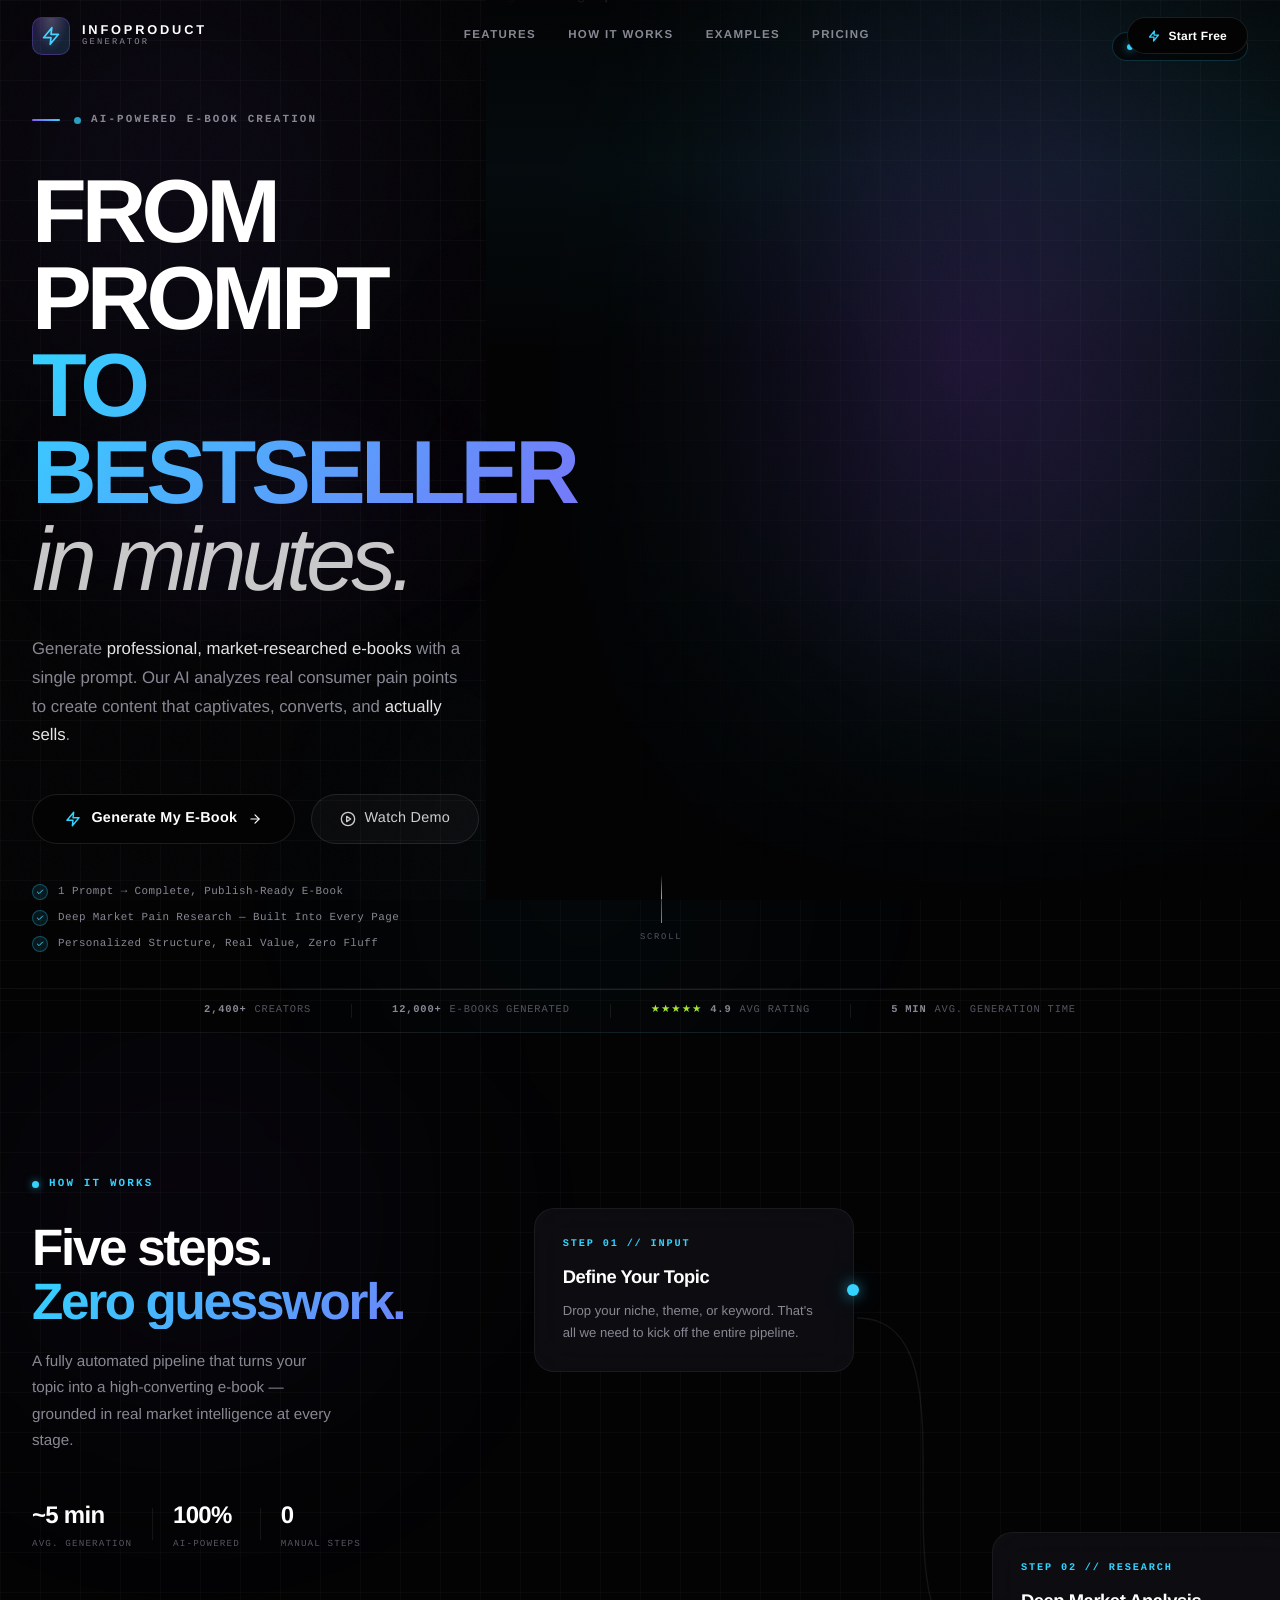
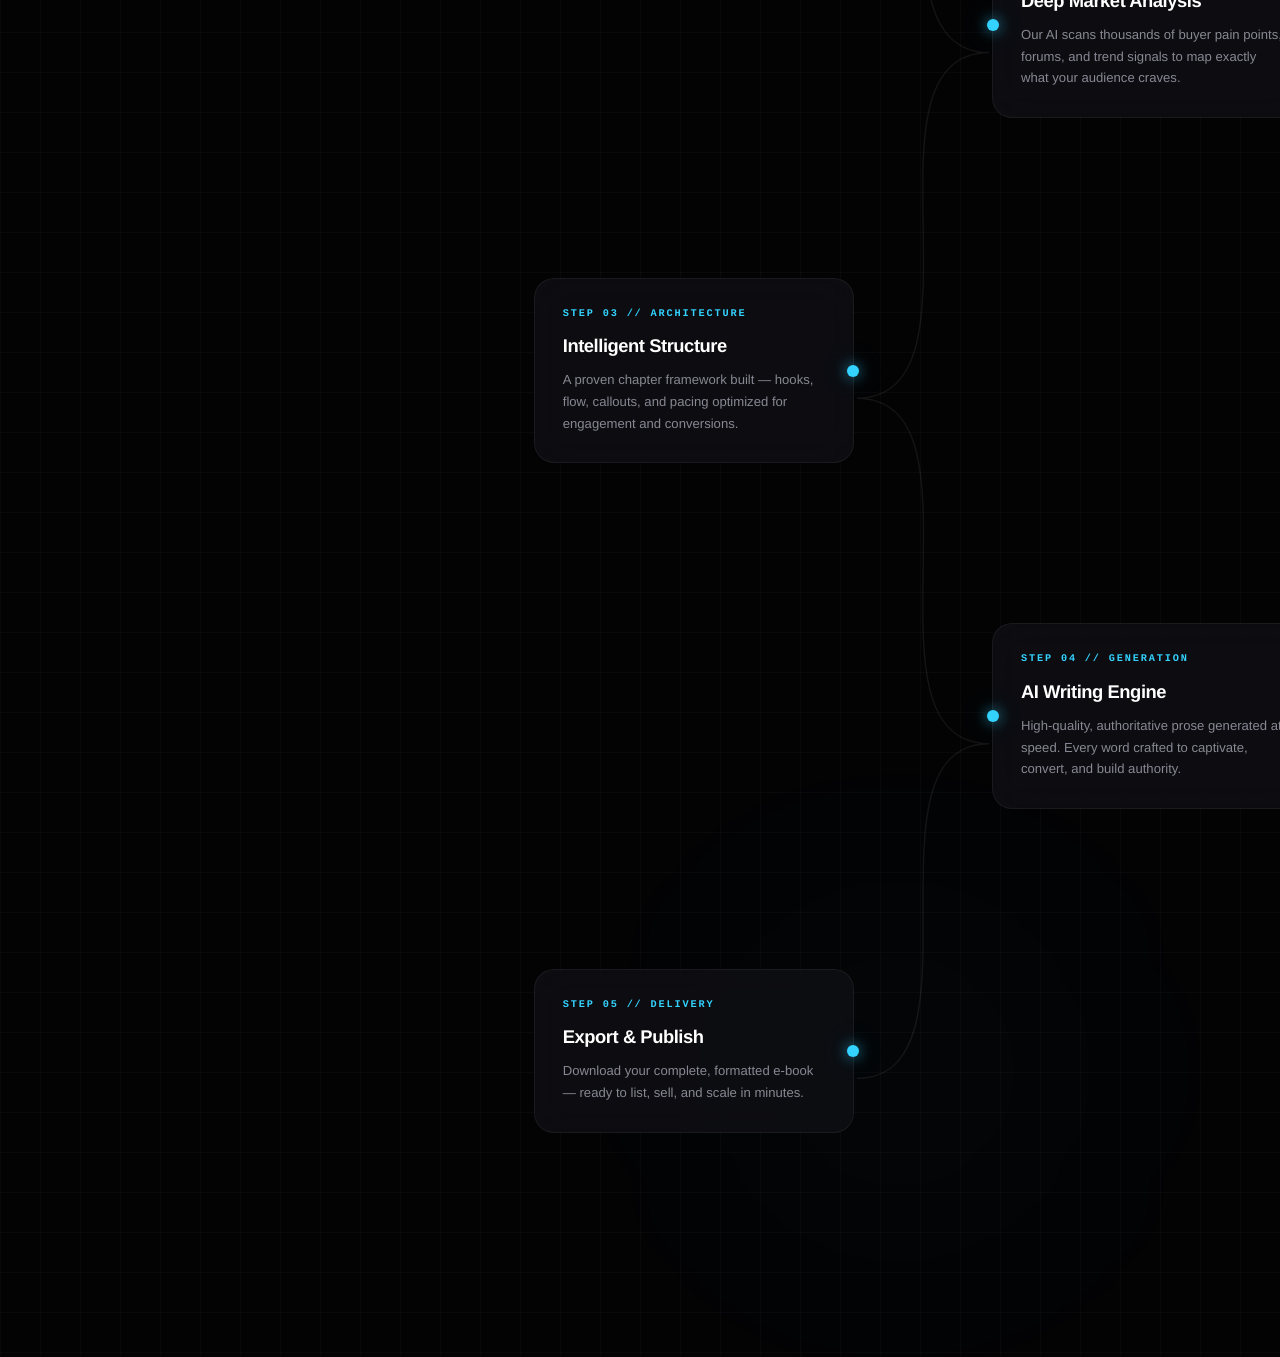
==== site/hero.html @ 39fbfb56 "Segunda dobra" ====
<!DOCTYPE html>
<html lang="en">
<head>
<meta charset="utf-8"/>
<meta name="viewport" content="width=device-width, initial-scale=1.0"/>
<title>Infoproduct Generator — From Prompt to Bestseller</title>
<!-- Outfit + Inter fonts -->
<link rel="stylesheet" href="../assets/cf88d856aba005b1_css2.css"/>
<!-- Hyperbolt keyframe animations (navDrop, softIn, lineReveal, ctaRise, shimmer, floatBolt, scrollMarquee) -->
<link rel="stylesheet" href="../assets/css/animations.css"/>
<!-- Components CSS (3D transforms, pricing stage) -->
<link rel="stylesheet" href="../assets/css/components.css"/>
<!-- Tailwind CSS runtime (must be in head) -->
<script src="../assets/176e894661aa9cdc_3.4.17"></script>
<!-- Iconify web component for Solar icons -->
<script src="../assets/758d94838db0cafd_iconify-icon.min.js"></script>
<style>
*{-webkit-font-smoothing:antialiased;text-rendering:geometricPrecision;box-sizing:border-box;margin:0;padding:0}
:root{
--color-bg:#030304;
--color-surface:#111116;
--color-raised:#18181b;
--color-cyan:#33D2FF;
--color-violet:#8b5cf6;
--color-lime:#a3e635;
--color-fuchsia:#d946ef;
--color-danger:#ff3300;
--color-text:#e5e5e5;
--color-muted:#888894;
--color-dim:#555562;
--color-border:rgba(255,255,255,0.06);
--font-display:'Outfit','Space Grotesk',sans-serif;
--font-body:'Inter',sans-serif;
--font-mono:'JetBrains Mono','Geist Mono',monospace;
--ease-out:cubic-bezier(0.16,1,0.3,1);
--ease-elastic:cubic-bezier(0.34,1.56,0.64,1);
}
html{scroll-behavior:smooth}
body{background:var(--color-bg);color:var(--color-text);font-family:var(--font-body);overflow-x:hidden;scrollbar-width:none;-ms-overflow-style:none}
body::-webkit-scrollbar{display:none}

/* NOISE LAYER */
.noise-layer{position:fixed;inset:0;pointer-events:none;z-index:1;opacity:.028;background-image:url("data:image/svg+xml,%3Csvg viewBox='0 0 256 256' xmlns='http://www.w3.org/2000/svg'%3E%3Cfilter id='n'%3E%3CfeTurbulence type='fractalNoise' baseFrequency='.9' numOctaves='4' stitchTiles='stitch'/%3E%3C/filter%3E%3Crect width='100%25' height='100%25' filter='url(%23n)'/%3E%3C/svg%3E");background-size:200px}

/* GRID OVERLAY */
.grid-layer{position:absolute;inset:0;pointer-events:none;background-image:linear-gradient(rgba(255,255,255,.025) 1px,transparent 1px),linear-gradient(90deg,rgba(255,255,255,.025) 1px,transparent 1px);background-size:40px 40px;z-index:0}

/* BLOBS */
.blob{position:absolute;border-radius:50%;filter:blur(130px);pointer-events:none;z-index:0}
@keyframes subtleDrift{0%,100%{transform:translate(0,0)}25%{transform:translate(14px,-22px)}50%{transform:translate(-10px,12px)}75%{transform:translate(18px,8px)}}
@keyframes ping{75%,100%{transform:scale(2.2);opacity:0}}
@keyframes spin{to{transform:translate(-50%,-50%) rotate(360deg)}}
@keyframes shimmerPass{from{transform:translateX(-200%)}to{transform:translateX(450%)}}
@keyframes floatUp{0%,100%{transform:translateY(0) scale(1)}50%{transform:translateY(-8px) scale(1.015)}}
@keyframes scanLine{0%{transform:translateY(-100%);opacity:.7}100%{transform:translateY(400%);opacity:0}}

/* NAVBAR */
nav.navbar{position:fixed;top:0;left:0;right:0;z-index:1000;height:72px;display:flex;align-items:center;transition:background .5s,backdrop-filter .5s,border-color .5s,box-shadow .5s;border-bottom:1px solid transparent}
nav.navbar.scrolled{background:rgba(3,3,4,.88);backdrop-filter:blur(24px);-webkit-backdrop-filter:blur(24px);border-color:rgba(255,255,255,.05);box-shadow:0 4px 40px rgba(0,0,0,.4)}
.nav-inner{max-width:1320px;margin:0 auto;padding:0 2rem;width:100%;display:flex;justify-content:space-between;align-items:center}
.nav-logo{display:flex;align-items:center;gap:.75rem;text-decoration:none}
.nav-logo-icon{width:38px;height:38px;border-radius:10px;background:linear-gradient(135deg,rgba(139,92,246,.25),rgba(51,210,255,.15));border:1px solid rgba(139,92,246,.3);display:flex;align-items:center;justify-content:center;position:relative;overflow:hidden;flex-shrink:0;animation:floatUp 6s ease-in-out infinite}
.nav-logo-icon::before{content:'';position:absolute;inset:0;background:radial-gradient(ellipse at top,rgba(255,255,255,.18),transparent 65%)}
.nav-logo-text{display:flex;flex-direction:column;gap:.05rem}
.nav-logo-primary{font-family:var(--font-display);font-size:.8rem;font-weight:700;letter-spacing:.22em;text-transform:uppercase;color:#fff;line-height:1}
.nav-logo-sub{font-family:var(--font-mono);font-size:.55rem;letter-spacing:.25em;text-transform:uppercase;color:var(--color-muted);line-height:1}
.nav-links{display:flex;align-items:center;gap:2rem}
@media(max-width:768px){.nav-links{display:none}}
.nav-link{font-family:var(--font-display);font-size:.72rem;font-weight:600;letter-spacing:.12em;text-transform:uppercase;color:var(--color-muted);text-decoration:none;transition:color .3s;position:relative}
.nav-link:hover{color:#fff}
.nav-link::after{content:'';position:absolute;bottom:-4px;left:0;width:0;height:1.5px;background:var(--color-cyan);box-shadow:0 0 10px rgba(51,210,255,.6);transition:width .35s var(--ease-out)}
.nav-link:hover::after{width:100%}
.nav-cta{display:flex;align-items:center}

/* BEAM BUTTON */
.btn-beam{position:relative;display:inline-flex;align-items:center;justify-content:center;border:none;background:none;cursor:pointer;border-radius:9999px;overflow:visible;text-decoration:none}
.btn-beam .beam-border{position:absolute;inset:-1px;border-radius:9999px;overflow:hidden;opacity:0;transition:opacity .45s}
.btn-beam:hover .beam-border{opacity:1}
.btn-beam .beam-spin{position:absolute;top:50%;left:50%;width:300%;height:300%;transform:translate(-50%,-50%);background:conic-gradient(from 0deg,transparent 0 340deg,#fff 360deg);animation:spin 2s linear infinite}
.btn-beam .beam-inner{position:relative;z-index:10;display:flex;align-items:center;gap:.55rem;padding:.65rem 1.5rem;border-radius:9999px;background:var(--color-bg);border:1px solid rgba(255,255,255,.1);font-family:var(--font-body);font-size:.8rem;font-weight:600;color:#fff;transition:border-color .3s,background .3s,box-shadow .3s;letter-spacing:.02em}
.btn-beam:hover .beam-inner{border-color:rgba(51,210,255,.4);background:rgba(51,210,255,.05);box-shadow:0 0 24px rgba(51,210,255,.15)}
.beam-shimmer-wrap{position:absolute;inset:0;border-radius:9999px;overflow:hidden;pointer-events:none}
.beam-shimmer-wrap::after{content:'';position:absolute;top:0;left:0;height:100%;width:50%;transform:translateX(-200%);background:linear-gradient(95deg,transparent 15%,rgba(255,255,255,.28) 50%,transparent 85%)}
.btn-beam:hover .beam-shimmer-wrap::after{animation:shimmerPass 1.5s infinite}
/* Hero beam button (larger) */
.btn-beam-hero .beam-inner{padding:.8rem 2rem;font-size:.9rem;gap:.65rem}

/* GLASS BUTTON */
.btn-glass{display:inline-flex;align-items:center;gap:.55rem;padding:.8rem 1.75rem;border-radius:9999px;border:1px solid rgba(255,255,255,.1);background:rgba(255,255,255,.03);font-family:var(--font-body);font-size:.9rem;font-weight:500;color:rgba(255,255,255,.8);text-decoration:none;cursor:pointer;transition:all .4s var(--ease-out);letter-spacing:.02em}
.btn-glass:hover{background:rgba(51,210,255,.07);border-color:rgba(51,210,255,.3);color:#fff;transform:translateY(-2px);box-shadow:0 0 24px rgba(51,210,255,.12)}

/* HERO */
.hero{position:relative;min-height:100vh;display:flex;overflow:hidden}
.hero-bg{position:absolute;inset:0;z-index:0}
.hero-grid-layer{position:absolute;inset:0;background-image:linear-gradient(rgba(255,255,255,.022) 1px,transparent 1px),linear-gradient(90deg,rgba(255,255,255,.022) 1px,transparent 1px);background-size:40px 40px}
.hero-inner{position:relative;z-index:2;max-width:1320px;margin:0 auto;padding:0 2rem;width:100%;display:flex;align-items:center;min-height:100vh}
@media(max-width:768px){.hero-inner{padding-top:120px;padding-bottom:4rem}}

/* LEFT CONTENT */
.hero-left{padding:7rem 0 5rem;display:flex;flex-direction:column;gap:0;position:relative;z-index:2;width:50%;max-width:600px}
@media(max-width:768px){.hero-left{padding:4rem 0 3rem}}

/* Eyebrow */
.hero-eyebrow{display:flex;align-items:center;gap:.875rem;margin-bottom:2.5rem}
.eyebrow-line{width:28px;height:1.5px;background:linear-gradient(to right,var(--color-violet),var(--color-cyan));flex-shrink:0;border-radius:1px}
.eyebrow-text{font-family:var(--font-mono);font-size:.68rem;font-weight:700;letter-spacing:.2em;text-transform:uppercase;color:var(--color-muted);display:flex;align-items:center;gap:.625rem}
.eyebrow-ping{position:relative;width:7px;height:7px;flex-shrink:0}
.eyebrow-ping::before{content:'';position:absolute;inset:0;border-radius:50%;background:var(--color-cyan);opacity:.75;animation:ping 1.5s cubic-bezier(0,0,.2,1) infinite}
.eyebrow-dot{position:relative;z-index:1;width:7px;height:7px;border-radius:50%;background:var(--color-cyan);box-shadow:0 0 8px rgba(51,210,255,.7)}

/* H1 */
.hero-h1{font-family:var(--font-display);font-weight:700;font-size:clamp(3.4rem,7vw,6.2rem);letter-spacing:-.055em;line-height:.97;color:#fff;margin-bottom:2rem;overflow:visible}
.hero-h1 .h1-line{display:block;overflow:visible}
.hero-h1 .h1-gradient{background:linear-gradient(130deg,var(--color-cyan) 0%,var(--color-violet) 55%,var(--color-fuchsia) 100%);-webkit-background-clip:text;-webkit-text-fill-color:transparent;background-clip:text;background-size:220% 220%;animation:shimmer 7s ease-in-out infinite;display:inline-block}
.hero-h1 .h1-light{font-weight:500;font-style:italic;color:rgba(255,255,255,.78)}

/* Subtext */
.hero-sub{font-family:var(--font-body);font-size:1.05rem;color:var(--color-muted);line-height:1.72;max-width:46ch;margin-bottom:2.75rem}
.hero-sub strong{color:var(--color-text);font-weight:500}

/* CTA row */
.hero-cta{display:flex;align-items:center;gap:1rem;flex-wrap:wrap;margin-bottom:2.5rem}

/* Social proof */
.hero-proof{display:flex;flex-direction:column;gap:.625rem}
.proof-item{display:flex;align-items:center;gap:.625rem;font-family:var(--font-mono);font-size:.68rem;color:var(--color-muted);letter-spacing:.04em}
.proof-check{width:16px;height:16px;border-radius:50%;background:rgba(51,210,255,.1);border:1px solid rgba(51,210,255,.3);display:flex;align-items:center;justify-content:center;flex-shrink:0}

/* RIGHT IMAGE COLUMN — absolute, bleeds to viewport right edge */
.hero-right{position:absolute;right:0;top:0;height:100vh;width:62%;overflow:hidden;z-index:1}
@media(max-width:768px){.hero-right{display:none}}
.hero-img-wrap{position:absolute;inset:0;will-change:transform;transition:transform .7s ease-out}
.hero-img{width:100%;height:100%;object-fit:cover;object-position:center center;display:block}
/* Left edge fade — stronger to cover text-image overlap zone */
.hero-img-wrap::before{content:'';position:absolute;inset:0;background:linear-gradient(to right,var(--color-bg) 0%,rgba(3,3,4,.92) 15%,rgba(3,3,4,.55) 32%,rgba(3,3,4,.15) 52%,transparent 72%);z-index:2;pointer-events:none}
/* Bottom fade */
.hero-img-wrap::after{content:'';position:absolute;bottom:0;left:0;right:0;height:35%;background:linear-gradient(to bottom,transparent,var(--color-bg));z-index:2;pointer-events:none}
/* Violet atmosphere overlay */
.hero-img-overlay{position:absolute;inset:0;background:radial-gradient(ellipse at 60% 40%,rgba(139,92,246,.22) 0%,rgba(51,210,255,.06) 50%,transparent 75%);z-index:3;pointer-events:none;mix-blend-mode:color}
/* Scan line effect on image */
.hero-img-scan{position:absolute;top:0;left:0;right:0;height:40%;background:linear-gradient(to bottom,transparent,rgba(51,210,255,.04),transparent);z-index:4;pointer-events:none;animation:scanLine 6s ease-in-out infinite;animation-delay:2s}
/* Corner glow tag */
.hero-img-tag{position:absolute;top:2rem;right:2rem;z-index:5;display:flex;align-items:center;gap:.5rem;padding:.4rem .875rem;border-radius:9999px;background:rgba(3,3,4,.7);backdrop-filter:blur(12px);border:1px solid rgba(51,210,255,.2);font-family:var(--font-mono);font-size:.6rem;letter-spacing:.14em;text-transform:uppercase;color:var(--color-cyan);animation:softIn 900ms var(--ease-out) 1.8s both}

/* BACKGROUND BLOBS */
.blob-violet{width:520px;height:520px;background:radial-gradient(circle,rgba(139,92,246,.14),transparent 70%);top:-80px;left:-80px;animation:subtleDrift 16s ease-in-out infinite}
.blob-cyan{width:400px;height:400px;background:radial-gradient(circle,rgba(51,210,255,.08),transparent 70%);bottom:-60px;left:30%;animation:subtleDrift 22s ease-in-out infinite reverse}
.blob-fuchsia{width:300px;height:300px;background:radial-gradient(circle,rgba(217,70,239,.07),transparent 70%);top:30%;right:40%;animation:subtleDrift 18s ease-in-out infinite}

/* BOTTOM TRUST BAR */
.trust-bar{position:absolute;bottom:0;left:0;right:0;z-index:10;border-top:1px solid rgba(255,255,255,.05)}
.trust-bar::before{content:'';position:absolute;top:0;left:0;right:0;height:1px;background:linear-gradient(90deg,transparent,rgba(51,210,255,.2),rgba(139,92,246,.2),transparent)}
.trust-bar-inner{max-width:1320px;margin:0 auto;padding:.875rem 2rem;display:flex;align-items:center;justify-content:center;gap:2.5rem;flex-wrap:wrap}
.trust-item{display:flex;align-items:center;gap:.5rem;font-family:var(--font-mono);font-size:.65rem;letter-spacing:.08em;text-transform:uppercase;color:var(--color-dim)}
.trust-item strong{color:var(--color-muted)}
.trust-sep{width:1px;height:14px;background:rgba(255,255,255,.08)}
.trust-stars{color:var(--color-lime);letter-spacing:1px}

/* SCROLL INDICATOR */
.scroll-cue{position:absolute;bottom:5.5rem;left:50%;transform:translateX(-50%);z-index:10;display:flex;flex-direction:column;align-items:center;gap:.5rem;animation:softIn 1s var(--ease-out) 2.2s both}
@media(max-width:768px){.scroll-cue{display:none}}
.scroll-cue-line{width:1px;height:48px;background:linear-gradient(to bottom,transparent,var(--color-muted));position:relative;overflow:hidden}
.scroll-cue-line::after{content:'';position:absolute;top:0;left:0;width:100%;height:50%;background:linear-gradient(to bottom,transparent,var(--color-cyan));animation:scanLine 2s ease-in-out infinite}
.scroll-cue-label{font-family:var(--font-mono);font-size:.55rem;letter-spacing:.2em;text-transform:uppercase;color:var(--color-dim)}

/* GLOW BEHIND HEADLINE */
.h1-glow{position:absolute;top:50%;left:-5%;transform:translateY(-50%);width:500px;height:300px;background:radial-gradient(ellipse at center,rgba(139,92,246,.08),transparent 70%);pointer-events:none;z-index:-1;filter:blur(40px)}
</style>
</head>
<body>
<div class="noise-layer"></div>

<!-- ═══════════════════════════════════════════ -->
<!-- NAVBAR                                      -->
<!-- ═══════════════════════════════════════════ -->
<nav class="navbar nav-animate" id="navbar">
<div class="nav-inner">
<a class="nav-logo" href="#">
<div class="nav-logo-icon">
<svg width="20" height="20" viewBox="0 0 24 24" fill="none" stroke="var(--color-cyan)" stroke-width="2" stroke-linecap="round" stroke-linejoin="round"><path d="M13 2L3 14h9l-1 8 10-12h-9l1-8z"/></svg>
</div>
<div class="nav-logo-text">
<span class="nav-logo-primary">Infoproduct</span>
<span class="nav-logo-sub">Generator</span>
</div>
</a>
<div class="nav-links">
<a class="nav-link" href="#features">Features</a>
<a class="nav-link" href="#how-it-works">How It Works</a>
<a class="nav-link" href="#examples">Examples</a>
<a class="nav-link" href="#pricing">Pricing</a>
</div>
<div class="nav-cta">
<a class="btn-beam" href="#get-started">
<div class="beam-border"><div class="beam-spin"></div></div>
<div class="beam-shimmer-wrap"></div>
<span class="beam-inner" style="padding:.55rem 1.25rem;font-size:.75rem">
<svg width="12" height="12" viewBox="0 0 24 24" fill="none" stroke="var(--color-cyan)" stroke-width="2.5" stroke-linecap="round" stroke-linejoin="round"><path d="M13 2L3 14h9l-1 8 10-12h-9l1-8z"/></svg>
Start Free
</span>
</a>
</div>
</div>
</nav>

<!-- ═══════════════════════════════════════════ -->
<!-- HERO                                        -->
<!-- ═══════════════════════════════════════════ -->
<section class="hero" id="hero">
<!-- Background -->
<div class="hero-bg">
<div class="hero-grid-layer"></div>
<div class="blob blob-violet"></div>
<div class="blob blob-cyan"></div>
<div class="blob blob-fuchsia"></div>
</div>

<div class="hero-inner">
<!-- LEFT: Content -->
<div class="hero-left">
<!-- Glow behind text -->
<div class="h1-glow"></div>

<!-- Eyebrow -->
<div class="hero-eyebrow eyebrow-animate">
<span class="eyebrow-line"></span>
<span class="eyebrow-text">
<span class="eyebrow-ping"><span class="eyebrow-dot"></span></span>
AI-Powered E-Book Creation
</span>
</div>

<!-- Headline -->
<h1 class="hero-h1">
<span class="h1-line line-animate-1">FROM PROMPT</span>
<span class="h1-line line-animate-2"><span class="h1-gradient">TO BESTSELLER</span></span>
<span class="h1-line line-animate-3 h1-light">in minutes.</span>
</h1>

<!-- Subtext -->
<p class="hero-sub paragraph-animate">Generate <strong>professional, market-researched e-books</strong> with a single prompt. Our AI analyzes real consumer pain points to create content that captivates, converts, and <strong>actually sells</strong>.</p>

<!-- CTAs -->
<div class="hero-cta cta-animate">
<a class="btn-beam btn-beam-hero" href="#get-started">
<div class="beam-border"><div class="beam-spin"></div></div>
<div class="beam-shimmer-wrap"></div>
<span class="beam-inner">
<svg width="16" height="16" viewBox="0 0 24 24" fill="none" stroke="var(--color-cyan)" stroke-width="2.2" stroke-linecap="round" stroke-linejoin="round"><path d="M13 2L3 14h9l-1 8 10-12h-9l1-8z"/></svg>
Generate My E-Book
<svg width="14" height="14" viewBox="0 0 24 24" fill="none" stroke="currentColor" stroke-width="2" stroke-linecap="round" stroke-linejoin="round"><path d="M5 12h14"/><path d="m12 5 7 7-7 7"/></svg>
</span>
</a>
<a class="btn-glass" href="#how-it-works">
<svg width="16" height="16" viewBox="0 0 24 24" fill="none" stroke="currentColor" stroke-width="2" stroke-linecap="round" stroke-linejoin="round"><circle cx="12" cy="12" r="10"/><polygon points="10 8 16 12 10 16 10 8"/></svg>
Watch Demo
</a>
</div>

<!-- Social proof -->
<div class="hero-proof cta-animate" style="animation-delay:1.55s">
<div class="proof-item">
<div class="proof-check">
<svg width="8" height="8" viewBox="0 0 24 24" fill="none" stroke="var(--color-cyan)" stroke-width="3" stroke-linecap="round" stroke-linejoin="round"><path d="M20 6 9 17l-5-5"/></svg>
</div>
1 Prompt → Complete, Publish-Ready E-Book
</div>
<div class="proof-item">
<div class="proof-check">
<svg width="8" height="8" viewBox="0 0 24 24" fill="none" stroke="var(--color-cyan)" stroke-width="3" stroke-linecap="round" stroke-linejoin="round"><path d="M20 6 9 17l-5-5"/></svg>
</div>
Deep Market Pain Research — Built Into Every Page
</div>
<div class="proof-item">
<div class="proof-check">
<svg width="8" height="8" viewBox="0 0 24 24" fill="none" stroke="var(--color-cyan)" stroke-width="3" stroke-linecap="round" stroke-linejoin="round"><path d="M20 6 9 17l-5-5"/></svg>
</div>
Personalized Structure, Real Value, Zero Fluff
</div>
</div>
</div>

</div>

<!-- RIGHT: Image — absolute child of .hero, not .hero-inner -->
<div class="hero-right">
<div class="hero-img-wrap" id="heroImgWrap">
<img class="hero-img" src="../Gemini_Generated_Image_gvp0tsgvp0tsgvp0.png" alt="AI generating a premium e-book" draggable="false"/>
<div class="hero-img-overlay"></div>
<div class="hero-img-scan"></div>
</div>
<div class="hero-img-tag">
<span style="width:6px;height:6px;border-radius:50%;background:var(--color-cyan);box-shadow:0 0 8px rgba(51,210,255,.8);animation:ping 1.5s infinite"></span>
AI Generating
</div>
</div>

<!-- Trust bar -->
<div class="trust-bar cta-animate" style="animation-delay:1.8s">
<div class="trust-bar-inner">
<div class="trust-item"><strong>2,400+</strong> creators</div>
<div class="trust-sep"></div>
<div class="trust-item"><strong>12,000+</strong> e-books generated</div>
<div class="trust-sep"></div>
<div class="trust-item"><span class="trust-stars">★★★★★</span> <strong>4.9</strong> avg rating</div>
<div class="trust-sep"></div>
<div class="trust-item"><strong>5 min</strong> avg. generation time</div>
</div>
</div>

<!-- Scroll indicator -->
<div class="scroll-cue">
<div class="scroll-cue-line"></div>
<span class="scroll-cue-label">Scroll</span>
</div>
</section>

<!-- ══════════════════════════════════════════════ -->
<!-- HOW IT WORKS — Pipeline section styles       -->
<!-- ══════════════════════════════════════════════ -->
<style>
.section-pipeline{position:relative;padding:9rem 0 12rem;background:var(--color-bg)}
.section-pipeline::before{content:'';position:absolute;top:0;left:0;right:0;height:1px;background:linear-gradient(90deg,transparent,rgba(255,255,255,.07) 30%,rgba(51,210,255,.12) 50%,rgba(255,255,255,.07) 70%,transparent);z-index:1}
/* sp-bg gets overflow:hidden so blobs are clipped without breaking sticky */
.sp-bg{position:absolute;inset:0;pointer-events:none;overflow:hidden}
.sp-grid{position:absolute;inset:0;background-image:linear-gradient(rgba(255,255,255,.022) 1px,transparent 1px),linear-gradient(90deg,rgba(255,255,255,.022) 1px,transparent 1px);background-size:40px 40px}
.sp-blob-v{width:500px;height:500px;background:radial-gradient(circle,rgba(139,92,246,.09),transparent 70%);top:-60px;left:-60px;animation:subtleDrift 18s ease-in-out infinite}
.sp-blob-c{width:380px;height:380px;background:radial-gradient(circle,rgba(51,210,255,.06),transparent 70%);bottom:5%;right:15%;animation:subtleDrift 24s ease-in-out infinite reverse}
.sp-inner{max-width:1320px;margin:0 auto;padding:0 2rem;display:grid;grid-template-columns:36% 64%;gap:4rem;align-items:start}
@media(max-width:900px){.sp-inner{grid-template-columns:1fr;gap:3rem}}
.sp-info{position:sticky;top:8rem}
@media(max-width:900px){.sp-info{position:relative;top:0}}
.sp-tagline{display:flex;align-items:center;gap:.625rem;font-family:var(--font-mono);font-size:.68rem;font-weight:700;letter-spacing:.2em;text-transform:uppercase;color:var(--color-cyan);margin-bottom:1.75rem}
.sp-tagline-dot{width:7px;height:7px;border-radius:50%;background:var(--color-cyan);box-shadow:0 0 8px rgba(51,210,255,.65);flex-shrink:0}
.sp-h2{font-family:var(--font-display);font-size:clamp(2.2rem,4vw,3.2rem);font-weight:700;letter-spacing:-.045em;line-height:1.06;color:#fff;margin-bottom:1.25rem}
.sp-h2-grad{background:linear-gradient(130deg,var(--color-cyan) 0%,var(--color-violet) 60%);-webkit-background-clip:text;-webkit-text-fill-color:transparent;background-clip:text;display:block;background-size:220% 220%;animation:shimmer 8s ease-in-out infinite}
.sp-sub{font-family:var(--font-body);font-size:.95rem;color:var(--color-muted);line-height:1.72;max-width:36ch;margin-bottom:2.75rem}
.sp-stats{display:flex;align-items:center;gap:1.25rem;flex-wrap:wrap}
.sp-stat{display:flex;flex-direction:column;gap:.2rem}
.sp-stat-val{font-family:var(--font-display);font-size:1.5rem;font-weight:700;color:#fff;letter-spacing:-.03em}
.sp-stat-label{font-family:var(--font-mono);font-size:.58rem;letter-spacing:.12em;text-transform:uppercase;color:var(--color-dim)}
.sp-stat-sep{width:1px;height:32px;background:rgba(255,255,255,.07);flex-shrink:0}
.sp-stack-wrap{padding:2rem 0}
.sp-stack{position:relative;display:flex;flex-direction:column;gap:10rem;width:100%}
.sp-svg{position:absolute;inset:0;width:100%;height:100%;pointer-events:none;z-index:0;overflow:visible}
.sp-card{position:relative;z-index:2;width:44%;max-width:320px;background:rgba(17,17,22,.75);backdrop-filter:blur(20px);-webkit-backdrop-filter:blur(20px);border:1px solid rgba(255,255,255,.06);border-radius:1.25rem;padding:1.75rem;cursor:default;opacity:0;transform:translateY(28px) scale(.98);transition:opacity .7s var(--ease-out),transform .7s var(--ease-out),border-color .4s,box-shadow .4s,background .4s}
.sp-card.visible{opacity:1;transform:translateY(0) scale(1)}
.sp-card:hover{background:rgba(17,17,22,.95);border-color:rgba(51,210,255,.22);box-shadow:0 16px 40px -12px rgba(51,210,255,.16)}
.sp-card.visible:hover{transform:translateY(-3px) scale(1)}
.sp-left{align-self:flex-start;margin-right:auto}
.sp-right{align-self:flex-end;margin-left:auto}
.sp-node{position:absolute;top:50%;width:12px;height:12px;border-radius:50%;background:rgba(51,210,255,.12);border:1.5px solid rgba(51,210,255,.2);transform:translateY(-50%);transition:all .6s var(--ease-out);z-index:5}
.sp-node-right{right:-6px}
.sp-node-left{left:-6px}
.sp-card.visible .sp-node{background:var(--color-cyan);border-color:rgba(51,210,255,.75);box-shadow:0 0 14px rgba(51,210,255,.65),0 0 28px rgba(51,210,255,.25)}
.sp-step-label{font-family:var(--font-mono);font-size:.64rem;font-weight:700;letter-spacing:.18em;text-transform:uppercase;color:var(--color-cyan);margin-bottom:.625rem}
.sp-step-title{font-family:var(--font-display);font-size:1.15rem;font-weight:600;letter-spacing:-.025em;color:#fff;margin-bottom:.6rem}
.sp-step-desc{font-family:var(--font-body);font-size:.82rem;color:var(--color-muted);line-height:1.65}
</style>

<!-- ══════════════════════════════════════════════ -->
<!-- HOW IT WORKS — Pipeline section HTML           -->
<!-- ══════════════════════════════════════════════ -->
<section class="section-pipeline" id="how-it-works">
<div class="sp-bg">
<div class="sp-grid"></div>
<div class="blob sp-blob-v"></div>
<div class="blob sp-blob-c"></div>
</div>
<div class="sp-inner">
<!-- LEFT: Sticky headline -->
<div class="sp-info">
<div class="sp-tagline"><span class="sp-tagline-dot"></span>How It Works</div>
<h2 class="sp-h2">Five steps.<span class="sp-h2-grad">Zero guesswork.</span></h2>
<p class="sp-sub">A fully automated pipeline that turns your topic into a high-converting e-book — grounded in real market intelligence at every stage.</p>
<div class="sp-stats">
<div class="sp-stat"><div class="sp-stat-val">~5 min</div><div class="sp-stat-label">avg. generation</div></div>
<div class="sp-stat-sep"></div>
<div class="sp-stat"><div class="sp-stat-val">100%</div><div class="sp-stat-label">AI-powered</div></div>
<div class="sp-stat-sep"></div>
<div class="sp-stat"><div class="sp-stat-val">0</div><div class="sp-stat-label">manual steps</div></div>
</div>
</div>
<!-- RIGHT: Cards + animated SVG line -->
<div class="sp-stack-wrap">
<div class="sp-stack" id="pipeline-stack">
<svg class="sp-svg" id="pipeline-svg" aria-hidden="true">
<defs>
<filter id="glow-line" x="-50%" y="-50%" width="200%" height="200%">
<feGaussianBlur stdDeviation="4.5" result="blur"/>
<feComposite in="SourceGraphic" in2="blur" operator="over"/>
</filter>
<linearGradient id="glow-grad" x1="0%" y1="0%" x2="0%" y2="100%">
<stop offset="0%" stop-color="rgba(51,210,255,0.15)"/>
<stop offset="50%" stop-color="rgba(51,210,255,1)"/>
<stop offset="100%" stop-color="rgba(51,210,255,0.15)"/>
</linearGradient>
</defs>
<path id="pipeline-path-base" fill="none" stroke="rgba(255,255,255,0.07)" stroke-width="1.5"/>
<path id="pipeline-path-glow" fill="none" stroke="url(#glow-grad)" stroke-width="2.5" filter="url(#glow-line)" style="transition:stroke-dashoffset .12s ease-out"/>
</svg>
<!-- Step 1 — left -->
<div class="sp-card sp-left" data-index="0">
<div class="sp-node sp-node-right"></div>
<div class="sp-step-label">Step 01 // Input</div>
<div class="sp-step-title">Define Your Topic</div>
<div class="sp-step-desc">Drop your niche, theme, or keyword. That's all we need to kick off the entire pipeline.</div>
</div>
<!-- Step 2 — right -->
<div class="sp-card sp-right" data-index="1">
<div class="sp-node sp-node-left"></div>
<div class="sp-step-label">Step 02 // Research</div>
<div class="sp-step-title">Deep Market Analysis</div>
<div class="sp-step-desc">Our AI scans thousands of buyer pain points, forums, and trend signals to map exactly what your audience craves.</div>
</div>
<!-- Step 3 — left -->
<div class="sp-card sp-left" data-index="2">
<div class="sp-node sp-node-right"></div>
<div class="sp-step-label">Step 03 // Architecture</div>
<div class="sp-step-title">Intelligent Structure</div>
<div class="sp-step-desc">A proven chapter framework built — hooks, flow, callouts, and pacing optimized for engagement and conversions.</div>
</div>
<!-- Step 4 — right -->
<div class="sp-card sp-right" data-index="3">
<div class="sp-node sp-node-left"></div>
<div class="sp-step-label">Step 04 // Generation</div>
<div class="sp-step-title">AI Writing Engine</div>
<div class="sp-step-desc">High-quality, authoritative prose generated at speed. Every word crafted to captivate, convert, and build authority.</div>
</div>
<!-- Step 5 — left -->
<div class="sp-card sp-left" data-index="4">
<div class="sp-node sp-node-right"></div>
<div class="sp-step-label">Step 05 // Delivery</div>
<div class="sp-step-title">Export & Publish</div>
<div class="sp-step-desc">Download your complete, formatted e-book — ready to list, sell, and scale in minutes.</div>
</div>
</div>
</div>
</div>
</section>

<!-- Lucide icons init -->
<script src="../assets/5e943127343691a9_lucide.min.js"></script>
<script>
// Init Lucide
if(typeof lucide!=='undefined')lucide.createIcons({attrs:{strokeWidth:1.5}});

// Navbar: transparent → glass on scroll
(function(){
const nav=document.getElementById('navbar');
function onScroll(){
if(window.scrollY>40)nav.classList.add('scrolled');
else nav.classList.remove('scrolled');
}
window.addEventListener('scroll',onScroll,{passive:true});
onScroll();
})();

// Parallax: hero image follows mouse
(function(){
const hero=document.getElementById('hero');
const wrap=document.getElementById('heroImgWrap');
if(!wrap)return;
let tX=0,tY=0,cX=0,cY=0;
hero.addEventListener('mousemove',e=>{
const r=hero.getBoundingClientRect();
const mx=(e.clientX-r.left)/r.width-.5;
const my=(e.clientY-r.top)/r.height-.5;
tX=mx*-10;tY=my*-6;
},{passive:true});
hero.addEventListener('mouseleave',()=>{tX=0;tY=0;},{passive:true});
function loop(){
cX+=(tX-cX)*.06;
cY+=(tY-cY)*.06;
wrap.style.transform=`translate(${cX.toFixed(2)}px,${cY.toFixed(2)}px) scale(1.04)`;
requestAnimationFrame(loop);
}
loop();
})();
</script>
<script>
// Pipeline scroll-driven animation
(function(){
const stack=document.getElementById('pipeline-stack');
const pathBase=document.getElementById('pipeline-path-base');
const pathGlow=document.getElementById('pipeline-path-glow');
if(!stack||!pathBase||!pathGlow)return;
const cards=stack.querySelectorAll('.sp-card');
let pathLength=0;

function drawCurve(){
if(cards.length<2)return;
const rect=stack.getBoundingClientRect();
const pts=Array.from(cards).map(card=>{
const cr=card.getBoundingClientRect();
const isLeft=card.classList.contains('sp-left');
const x=isLeft?(cr.right-rect.left)+6:(cr.left-rect.left)-6;
const y=(cr.top-rect.top)+(cr.height/2);
return{x,y,isLeft};
});
let d=`M ${pts[0].x} ${pts[0].y} `;
for(let i=1;i<pts.length;i++){
const p=pts[i-1],c=pts[i];
const dy=c.y-p.y;
const curve=Math.max(Math.abs(c.x-p.x)*.45,dy*.4,60);
const cp1x=p.isLeft?p.x+curve:p.x-curve;
const cp2x=c.isLeft?c.x+curve:c.x-curve;
d+=`C ${cp1x} ${p.y}, ${cp2x} ${c.y}, ${c.x} ${c.y} `;
}
pathBase.setAttribute('d',d);
pathGlow.setAttribute('d',d);
pathLength=pathBase.getTotalLength();
pathGlow.style.strokeDasharray=pathLength;
pathGlow.style.strokeDashoffset=pathLength;
updateScroll();
}

function updateScroll(){
if(!pathLength)return;
const rect=stack.getBoundingClientRect();
const vh=window.innerHeight;
const start=rect.top-vh*.72;
const end=rect.bottom-vh*.38;
let p=-start/(end-start);
p=Math.max(0,Math.min(1,p));
pathGlow.style.strokeDashoffset=pathLength*(1-p);
}

// Card + node reveal
const obs=new IntersectionObserver(entries=>{
entries.forEach(e=>{
if(e.isIntersecting){e.target.classList.add('visible');obs.unobserve(e.target);}
});
},{threshold:0.18,rootMargin:'0px 0px -8% 0px'});
cards.forEach(c=>obs.observe(c));

window.addEventListener('scroll',updateScroll,{passive:true});
if(window.ResizeObserver){new ResizeObserver(drawCurve).observe(stack);}
else window.addEventListener('resize',drawCurve);
setTimeout(drawCurve,150);
})();
</script>
</body>
</html>
---- assets/css/animations.css ----
/* Hero and nav entry animations */
*{-webkit-font-smoothing:antialiased;text-rendering:geometricPrecision}
@keyframes navDrop{from{opacity:0;transform:translateY(-1rem)}to{opacity:1;transform:translateY(0)}}
@keyframes softIn{from{opacity:0;transform:translateY(.75rem)}to{opacity:1;transform:translateY(0)}}
@keyframes lineReveal{from{opacity:0;transform:translateY(1.5rem);filter:blur(.5rem)}to{opacity:1;transform:translateY(0);filter:blur(0)}}
@keyframes ctaRise{from{opacity:0;transform:translateY(1.25rem)}to{opacity:1;transform:translateY(0)}}
@keyframes shimmer{0%{background-position:0% 50%}50%{background-position:100% 50%}100%{background-position:0% 50%}}
@keyframes floatBolt{0%,100%{transform:translate3d(0,0,0) rotate(-7deg)}50%{transform:translate3d(0,-.75rem,0) rotate(-5.8deg)}}
@keyframes logoFade{from{opacity:0;transform:translateY(.75rem)}to{opacity:1;transform:translateY(0)}}
@keyframes pedestalPulse{0%,100%{opacity:.52;transform:scaleX(1)}50%{opacity:.72;transform:scaleX(1.04)}}
@keyframes scrollMarquee{0%{transform:translateX(0)}100%{transform:translateX(-100%)}}
@keyframes rotateCubeY{0%{transform:rotateX(-8deg) rotateY(0deg)}100%{transform:rotateX(-8deg) rotateY(-360deg)}}
.nav-animate{animation:navDrop 900ms cubic-bezier(.16,1,.3,1) both}
.eyebrow-animate{animation:softIn 900ms cubic-bezier(.16,1,.3,1) 320ms both}
.line-animate-1{animation:lineReveal 950ms cubic-bezier(.16,1,.3,1) 500ms both}
.line-animate-2{animation:lineReveal 950ms cubic-bezier(.16,1,.3,1) 680ms both}
.line-animate-3{animation:lineReveal 950ms cubic-bezier(.16,1,.3,1) 860ms both}
.paragraph-animate{animation:softIn 900ms cubic-bezier(.16,1,.3,1) 1120ms both}
.cta-animate{animation:ctaRise 850ms cubic-bezier(.16,1,.3,1) 1320ms both}
.bolt-float{animation:floatBolt 7s ease-in-out infinite}
.gradient-shimmer{background-size:220% 220%;animation:shimmer 8s ease-in-out infinite}
.brand-1{animation:logoFade 800ms cubic-bezier(.16,1,.3,1) 1550ms both}
.brand-2{animation:logoFade 800ms cubic-bezier(.16,1,.3,1) 1680ms both}
.brand-3{animation:logoFade 800ms cubic-bezier(.16,1,.3,1) 1810ms both}
.brand-4{animation:logoFade 800ms cubic-bezier(.16,1,.3,1) 1940ms both}
.brand-5{animation:logoFade 800ms cubic-bezier(.16,1,.3,1) 2070ms both}
.brand-6{animation:logoFade 800ms cubic-bezier(.16,1,.3,1) 2200ms both}
.pedestal-pulse{animation:pedestalPulse 5.5s ease-in-out infinite}
---- assets/css/components.css ----
/* Vision section lyric-word scroll animation */
#vision .lyric-word{display:inline-block;opacity:.16;color:rgba(255,255,255,.22);transform:translateY(18px) scale(.98);filter:blur(2px);transition:opacity .55s ease,color .55s ease,transform .55s ease,filter .55s ease,text-shadow .55s ease}
#vision .lyric-word.is-active{opacity:1;color:#c084fc;transform:translateY(0) scale(1);filter:blur(0);text-shadow:0 0 18px rgba(168,85,247,.75),0 0 42px rgba(168,85,247,.35)}
#vision .lyric-word.is-past{opacity:1;color:#ffffff;transform:translateY(0) scale(1);filter:blur(0);text-shadow:0 0 18px rgba(255,255,255,.08)}
/* Testimonials section scrollbar and reveal animations */
#testimonials .no-scrollbar::-webkit-scrollbar{display:none}
#testimonials .no-scrollbar{-ms-overflow-style:none;scrollbar-width:none}
#testimonials .purple-card-border{background:linear-gradient(#0b0b0d,#0b0b0d) padding-box,linear-gradient(145deg,rgba(168,85,247,.35) 0%,rgba(255,255,255,.08) 42%,rgba(255,255,255,0) 100%) border-box;border:1px solid transparent}
#testimonials .reveal-fade{opacity:0;transform:translateY(14px);transition:opacity .9s ease,transform .9s ease}
#testimonials .reveal-word{transform:translateY(110%);transition:transform 1.1s cubic-bezier(.16,1,.3,1)}
#testimonials.is-visible .reveal-fade{opacity:1;transform:translateY(0)}
#testimonials.is-visible .reveal-word{transform:translateY(0)}
#testimonials.is-visible .reveal-word-delay{transition-delay:.12s}
/* Pricing 3D stage interactions */
@media (min-width:1024px){
.pricing-stage{perspective:2500px;transform-style:preserve-3d}
.pricing-card{transition:transform .65s cubic-bezier(.2,.8,.2,1),opacity .55s ease,filter .55s ease,box-shadow .55s ease,border-color .55s ease;transform-style:preserve-3d;will-change:transform,opacity,filter}
.pricing-card-1{transform:rotateY(16deg) translateZ(-60px) translateX(65px);z-index:15}
.pricing-card-2{transform:rotateY(0deg) translateZ(60px) scale(1.05);z-index:20;box-shadow:0 40px 80px -30px rgba(59,130,246,.3)}
.pricing-card-3{transform:rotateY(-16deg) translateZ(-60px) translateX(-65px);z-index:15}
.pricing-stage[data-active] .pricing-card{opacity:.24;filter:blur(5px);z-index:0}
.pricing-stage[data-active="1"] .pricing-card-1,.pricing-stage[data-active="2"] .pricing-card-2,.pricing-stage[data-active="3"] .pricing-card-3{opacity:1;filter:blur(0);z-index:90}
.pricing-stage[data-active="1"] .pricing-card-1{transform:rotateY(0deg) translateZ(170px) scale(1.17) translateX(150px);border-color:rgba(217,70,239,.6);box-shadow:0 0 105px -20px rgba(217,70,239,.36)}
.pricing-stage[data-active="2"] .pricing-card-2{transform:rotateY(0deg) translateZ(160px) scale(1.12);border-color:rgba(96,165,250,.6);box-shadow:0 0 115px -20px rgba(59,130,246,.45)}
.pricing-stage[data-active="3"] .pricing-card-3{transform:rotateY(0deg) translateZ(170px) scale(1.17) translateX(-150px);border-color:rgba(255,255,255,.45);box-shadow:0 0 105px -20px rgba(255,255,255,.18)}
}
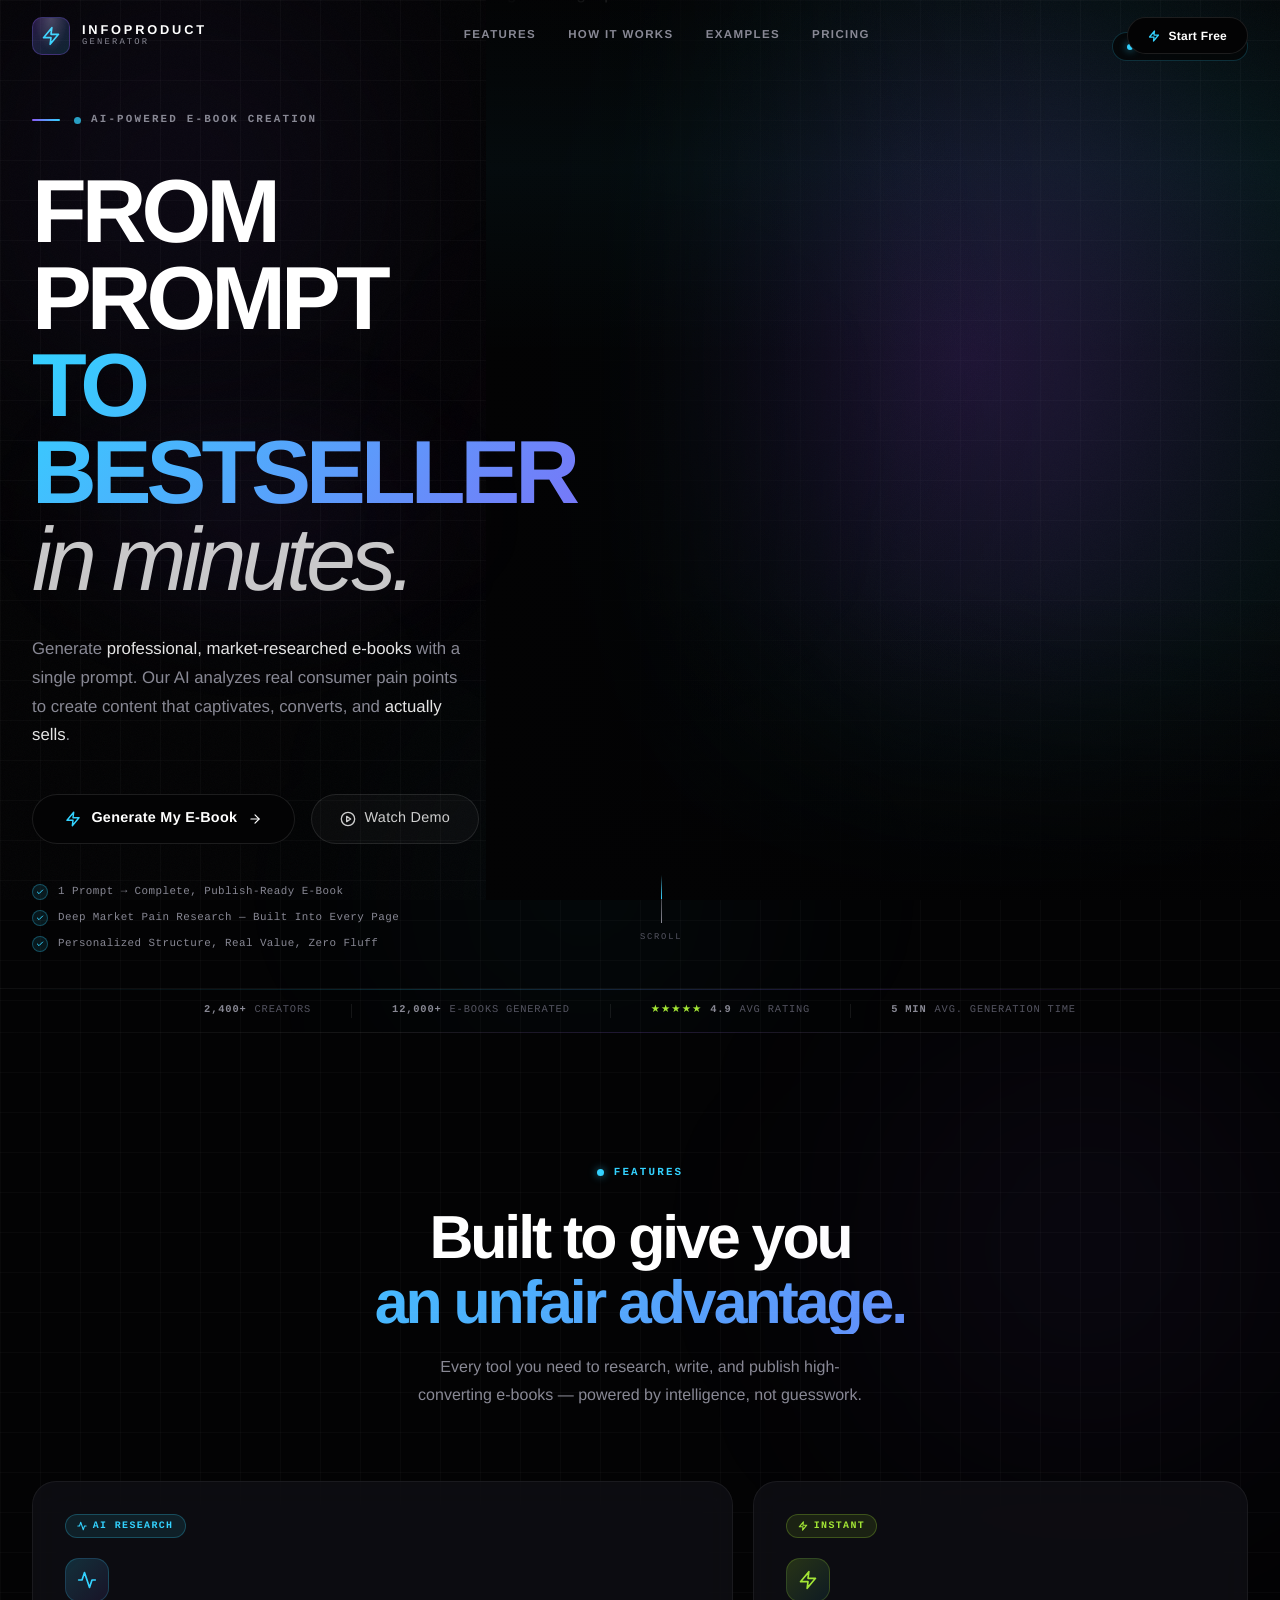
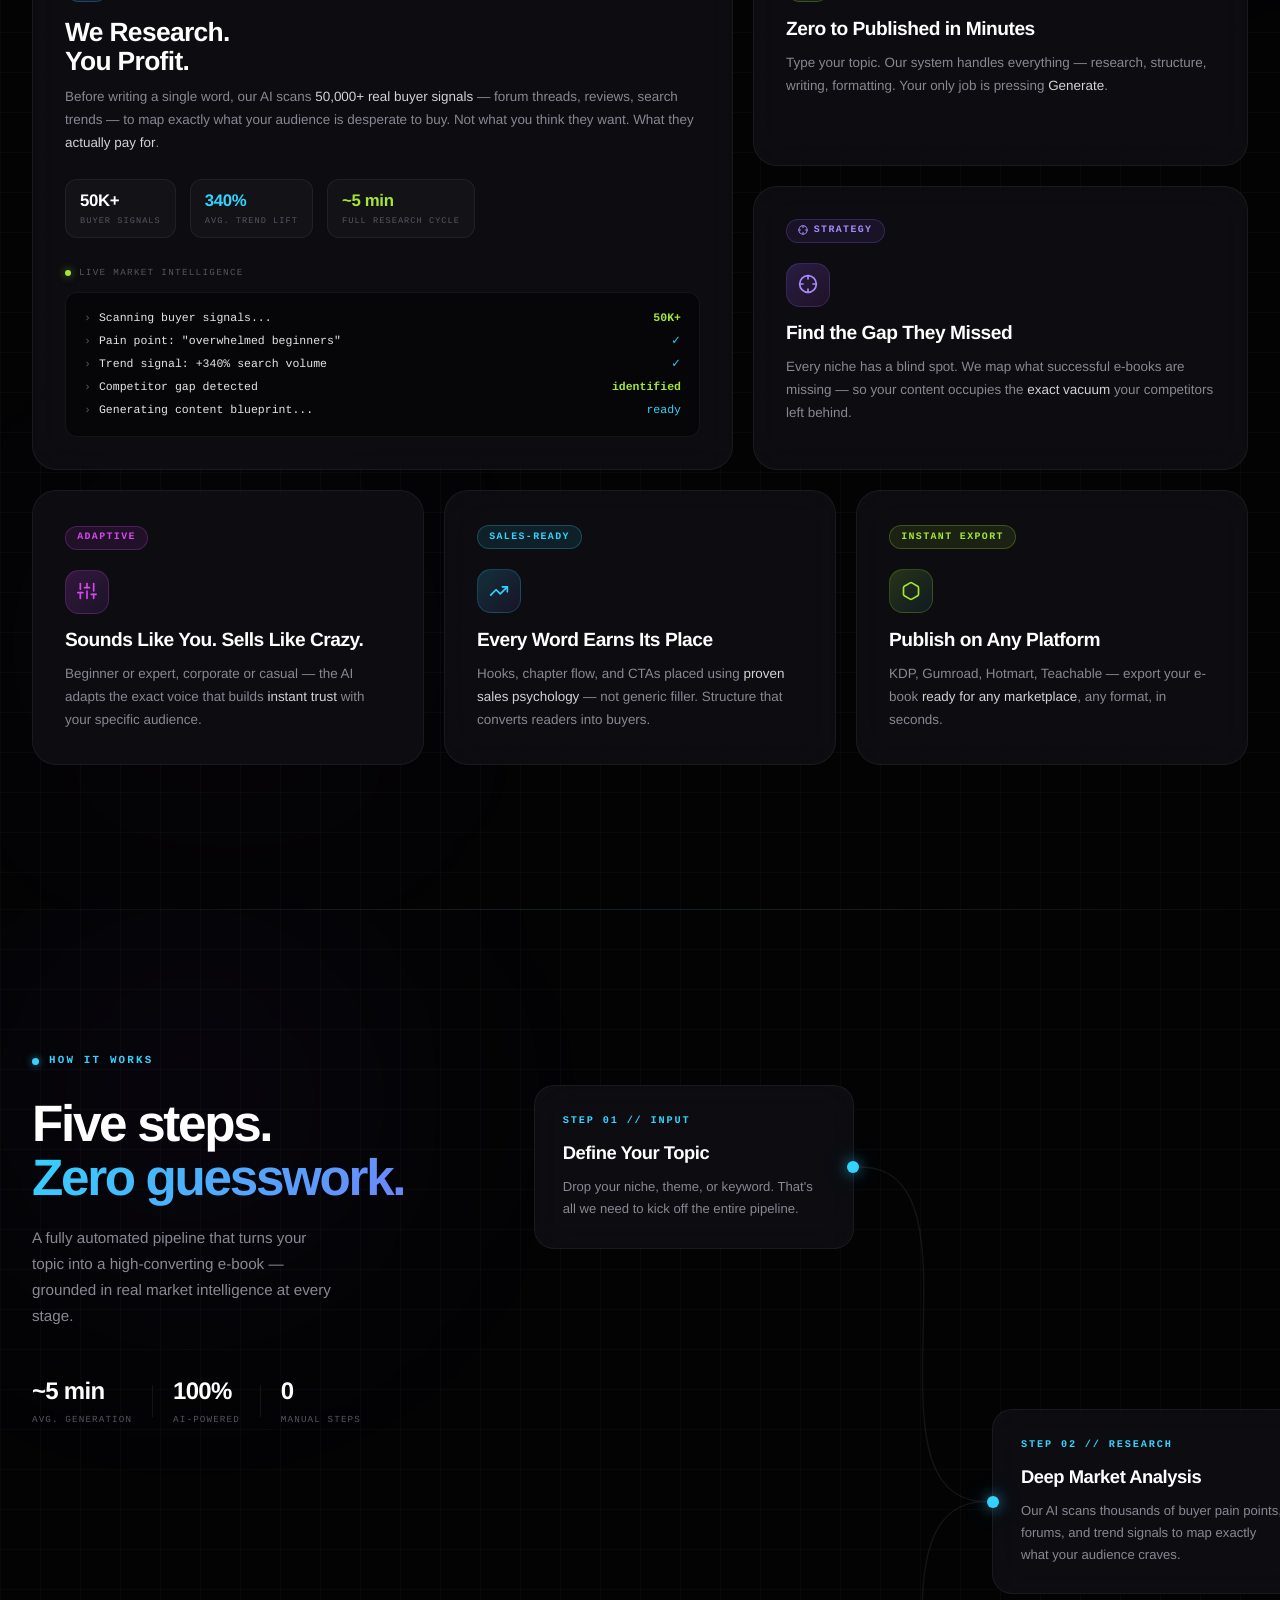
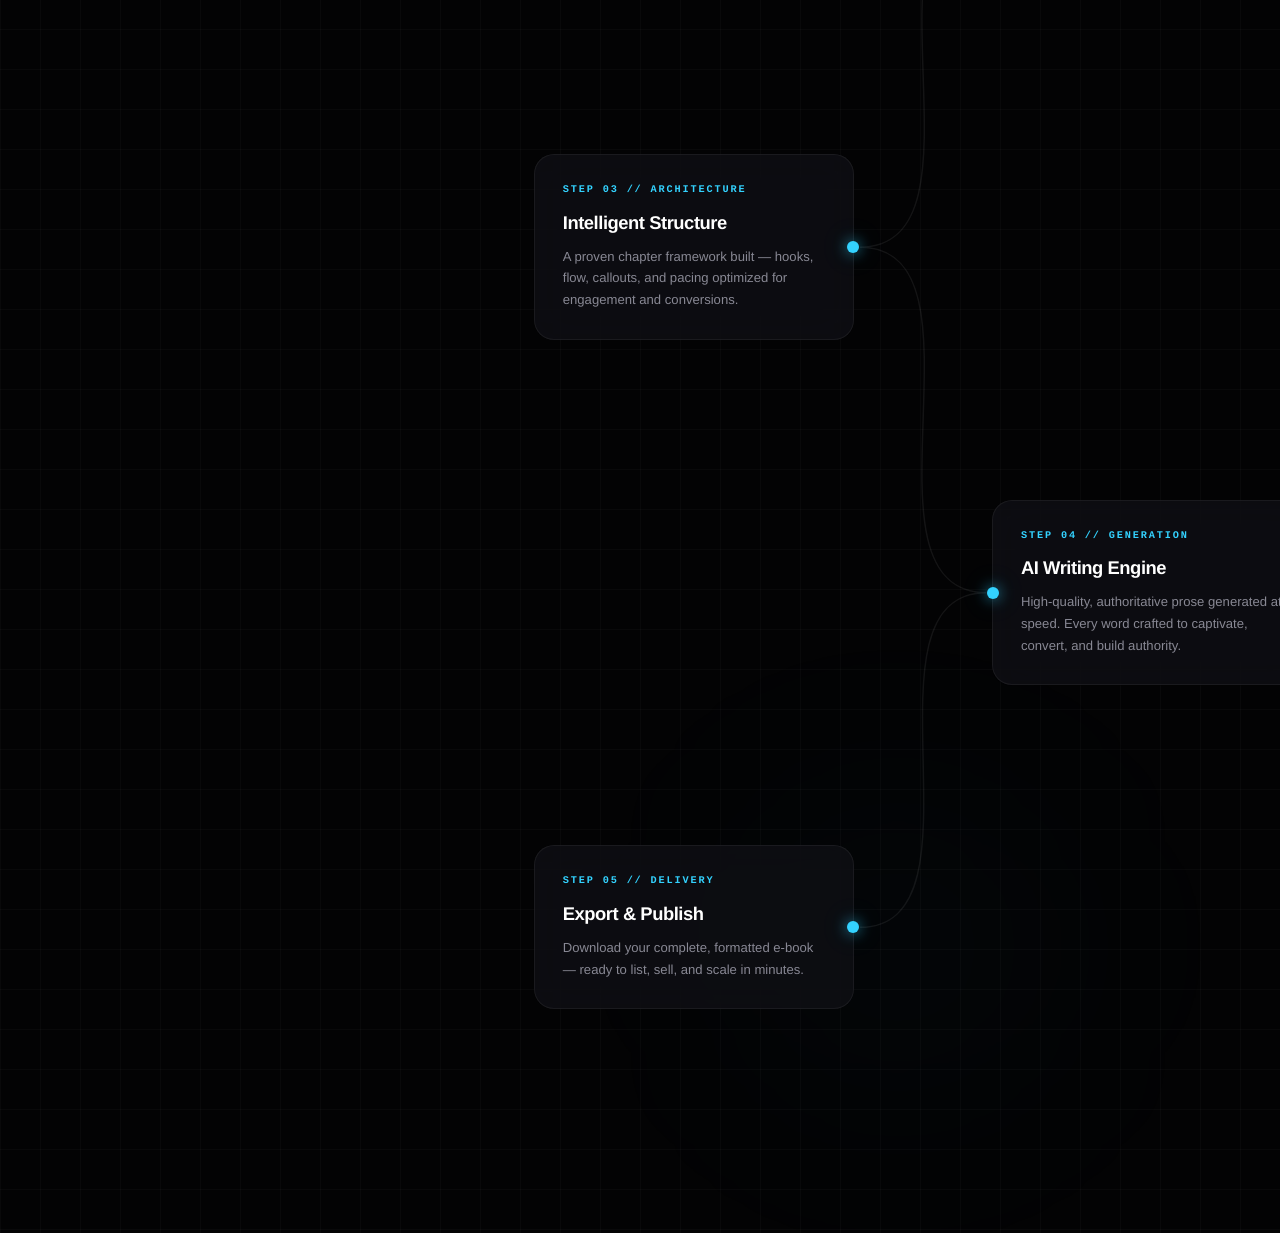
==== commit 270abba7: "Terceira dobra iniciada" ====
--- a/site/hero.html
+++ b/site/hero.html
@@ -316,6 +316,152 @@
 </section>
 
 <!-- ══════════════════════════════════════════════ -->
+<!-- FEATURES — Section styles                    -->
+<!-- ══════════════════════════════════════════════ -->
+<style>
+@keyframes termAppear{0%,100%{opacity:0;transform:translateX(-5px)}10%,82%{opacity:1;transform:translateX(0)}}
+@keyframes animationIn{0%{opacity:0;transform:translateY(30px);filter:blur(10px)}100%{opacity:1;transform:translateY(0);filter:blur(0)}}
+.section-features{position:relative;padding:8rem 0 9rem;background:var(--color-bg)}
+.section-features::before{content:'';position:absolute;top:0;left:0;right:0;height:1px;background:linear-gradient(90deg,transparent,rgba(255,255,255,.06) 30%,rgba(139,92,246,.18) 50%,rgba(255,255,255,.06) 70%,transparent);z-index:1}
+.sf-bg{position:absolute;inset:0;pointer-events:none;overflow:hidden}
+.sf-grid{position:absolute;inset:0;background-image:linear-gradient(rgba(255,255,255,.022) 1px,transparent 1px),linear-gradient(90deg,rgba(255,255,255,.022) 1px,transparent 1px);background-size:40px 40px}
+.sf-blob-v{width:550px;height:550px;background:radial-gradient(circle,rgba(139,92,246,.1),transparent 70%);top:-60px;right:-80px;animation:subtleDrift 20s ease-in-out infinite}
+.sf-blob-f{width:380px;height:380px;background:radial-gradient(circle,rgba(217,70,239,.07),transparent 70%);bottom:5%;left:3%;animation:subtleDrift 26s ease-in-out infinite reverse}
+.sf-inner{max-width:1320px;margin:0 auto;padding:0 2rem}
+.sf-header{text-align:center;margin-bottom:4.5rem}
+.sf-tagline{display:inline-flex;align-items:center;justify-content:center;gap:.625rem;font-family:var(--font-mono);font-size:.68rem;font-weight:700;letter-spacing:.2em;text-transform:uppercase;color:var(--color-cyan);margin-bottom:1.5rem}
+.sf-tagline-dot{width:7px;height:7px;border-radius:50%;background:var(--color-cyan);box-shadow:0 0 8px rgba(51,210,255,.65);flex-shrink:0}
+.sf-h2{font-family:var(--font-display);font-size:clamp(2.4rem,5vw,3.8rem);font-weight:700;letter-spacing:-.05em;line-height:1.06;color:#fff}
+.sf-h2-grad{background:linear-gradient(130deg,var(--color-cyan) 0%,var(--color-violet) 60%);-webkit-background-clip:text;-webkit-text-fill-color:transparent;background-clip:text;background-size:220% 220%;animation:shimmer 7s ease-in-out infinite;display:block}
+.sf-sub{font-family:var(--font-body);font-size:1rem;color:var(--color-muted);max-width:52ch;margin:1.25rem auto 0;line-height:1.72}
+/* Bento grid */
+.sf-bento{display:grid;grid-template-columns:repeat(12,1fr);gap:1.25rem;margin-bottom:1.25rem}
+.sf-bottom-row{display:grid;grid-template-columns:repeat(3,1fr);gap:1.25rem}
+.sf-right-col{grid-column:span 5;display:flex;flex-direction:column;gap:1.25rem}
+/* Cards */
+.sf-card{position:relative;border-radius:1.5rem;border:1px solid rgba(255,255,255,.06);background:rgba(17,17,22,.75);backdrop-filter:blur(20px);-webkit-backdrop-filter:blur(20px);padding:2rem;overflow:hidden;cursor:default;opacity:0;transform:translateY(24px);transition:opacity .7s var(--ease-out),transform .7s var(--ease-out),border-color .4s,box-shadow .4s,background .4s}
+.sf-card::before{content:'';position:absolute;inset:0;background:radial-gradient(600px circle at var(--mouse-x,50%) var(--mouse-y,50%),rgba(255,255,255,.055),transparent 40%);opacity:0;transition:opacity .5s;pointer-events:none;z-index:1}
+.sf-card:hover::before{opacity:1}
+.sf-card:hover{border-color:rgba(255,255,255,.12);background:rgba(17,17,22,.95)}
+.sf-card.visible{opacity:1;transform:translateY(0)}
+.sf-card.visible:hover{transform:translateY(-3px);box-shadow:0 16px 48px -16px rgba(51,210,255,.12)}
+.sf-card-lg{grid-column:span 7;min-height:360px;display:flex;flex-direction:column}
+/* Badges */
+.sf-badge{display:inline-flex;align-items:center;gap:.35rem;padding:.22rem .7rem;border-radius:9999px;font-family:var(--font-mono);font-size:.62rem;font-weight:700;letter-spacing:.14em;text-transform:uppercase;margin-bottom:1.25rem}
+.sfb-c{background:rgba(51,210,255,.1);border:1px solid rgba(51,210,255,.25);color:var(--color-cyan)}
+.sfb-l{background:rgba(163,230,53,.1);border:1px solid rgba(163,230,53,.25);color:var(--color-lime)}
+.sfb-v{background:rgba(139,92,246,.1);border:1px solid rgba(139,92,246,.25);color:#a78bfa}
+.sfb-f{background:rgba(217,70,239,.1);border:1px solid rgba(217,70,239,.25);color:var(--color-fuchsia)}
+/* Icons */
+.sf-icon{width:44px;height:44px;border-radius:.875rem;display:flex;align-items:center;justify-content:center;margin-bottom:1rem;flex-shrink:0;position:relative;z-index:2;transition:transform .3s var(--ease-elastic),box-shadow .3s}
+.sf-card:hover .sf-icon{transform:scale(1.08)}
+.sfi-c{background:linear-gradient(135deg,rgba(51,210,255,.18),rgba(139,92,246,.1));border:1px solid rgba(51,210,255,.2);color:var(--color-cyan)}
+.sfi-l{background:linear-gradient(135deg,rgba(163,230,53,.18),rgba(51,210,255,.08));border:1px solid rgba(163,230,53,.2);color:var(--color-lime)}
+.sfi-v{background:linear-gradient(135deg,rgba(139,92,246,.22),rgba(217,70,239,.1));border:1px solid rgba(139,92,246,.22);color:#a78bfa}
+.sfi-f{background:linear-gradient(135deg,rgba(217,70,239,.2),rgba(139,92,246,.1));border:1px solid rgba(217,70,239,.22);color:var(--color-fuchsia)}
+/* Card content */
+.sf-title{font-family:var(--font-display);font-size:1.2rem;font-weight:600;letter-spacing:-.025em;color:#fff;margin-bottom:.625rem;position:relative;z-index:2;line-height:1.25}
+.sf-title-lg{font-size:1.65rem;line-height:1.1}
+.sf-desc{font-family:var(--font-body);font-size:.84rem;color:var(--color-muted);line-height:1.7;position:relative;z-index:2}
+.sf-desc strong{color:rgba(255,255,255,.82);font-weight:500}
+/* Terminal (large card) */
+.sf-terminal{margin-top:auto;padding-top:1.75rem;position:relative;z-index:2}
+.sf-term-label{font-family:var(--font-mono);font-size:.58rem;letter-spacing:.14em;text-transform:uppercase;color:var(--color-dim);margin-bottom:.75rem;display:flex;align-items:center;gap:.5rem}
+.sf-term-label::before{content:'';display:inline-block;width:6px;height:6px;border-radius:50%;background:var(--color-lime);box-shadow:0 0 8px rgba(163,230,53,.6)}
+.sf-term-box{background:rgba(0,0,0,.45);border:1px solid rgba(255,255,255,.06);border-radius:.75rem;padding:.875rem 1.125rem;font-family:var(--font-mono);font-size:.72rem;line-height:2}
+.sf-tl{display:flex;align-items:center;gap:.5rem;animation:termAppear 6s ease-in-out infinite}
+.sf-tl:nth-child(1){animation-delay:0s}
+.sf-tl:nth-child(2){animation-delay:.55s}
+.sf-tl:nth-child(3){animation-delay:1.1s}
+.sf-tl:nth-child(4){animation-delay:1.65s}
+.sf-tl:nth-child(5){animation-delay:2.2s}
+.tl-pre{color:var(--color-dim)}
+.tl-txt{color:var(--color-text)}
+.tl-val{color:var(--color-lime);margin-left:auto;font-weight:600}
+.tl-ok{color:var(--color-cyan);margin-left:auto}
+/* Stat pills row */
+.sf-stat-row{display:flex;gap:.875rem;margin-top:1.5rem;flex-wrap:wrap;position:relative;z-index:2}
+.sf-stat-pill{display:flex;flex-direction:column;gap:.1rem;padding:.55rem .875rem;border-radius:.75rem;background:rgba(255,255,255,.03);border:1px solid rgba(255,255,255,.06)}
+.sf-stat-v{font-family:var(--font-display);font-size:1.05rem;font-weight:700;color:#fff;letter-spacing:-.02em}
+.sf-stat-l{font-family:var(--font-mono);font-size:.54rem;letter-spacing:.12em;text-transform:uppercase;color:var(--color-dim)}
+@media(max-width:900px){.sf-bento{grid-template-columns:1fr}.sf-card-lg{grid-column:span 1}.sf-right-col{grid-column:span 1}.sf-bottom-row{grid-template-columns:1fr}}
+</style>
+<!-- ══════════════════════════════════════════════ -->
+<!-- FEATURES — Section HTML                       -->
+<!-- ══════════════════════════════════════════════ -->
+<section class="section-features" id="features">
+<div class="sf-bg"><div class="sf-grid"></div><div class="blob sf-blob-v"></div><div class="blob sf-blob-f"></div></div>
+<div class="sf-inner">
+<div class="sf-header">
+<div class="sf-tagline"><span class="sf-tagline-dot"></span>Features</div>
+<h2 class="sf-h2">Built to give you<span class="sf-h2-grad">an unfair advantage.</span></h2>
+<p class="sf-sub">Every tool you need to research, write, and publish high-converting e-books — powered by intelligence, not guesswork.</p>
+</div>
+<!-- Row 1: large + 2 medium -->
+<div class="sf-bento">
+<div class="sf-card sf-card-lg" data-delay="0" onmousemove="setFlashlight(this,event)">
+<div>
+<div class="sf-badge sfb-c"><svg width="10" height="10" viewBox="0 0 24 24" fill="none" stroke="currentColor" stroke-width="2.5" stroke-linecap="round" stroke-linejoin="round"><path d="M22 12h-4l-3 9L9 3l-3 9H2"/></svg>AI Research</div>
+<div class="sf-icon sfi-c"><svg width="20" height="20" viewBox="0 0 24 24" fill="none" stroke="currentColor" stroke-width="2" stroke-linecap="round" stroke-linejoin="round"><path d="M22 12h-4l-3 9L9 3l-3 9H2"/></svg></div>
+<div class="sf-title sf-title-lg">We Research.<br/>You Profit.</div>
+<div class="sf-desc">Before writing a single word, our AI scans <strong>50,000+ real buyer signals</strong> — forum threads, reviews, search trends — to map exactly what your audience is desperate to buy. Not what you think they want. What they <strong>actually pay for</strong>.</div>
+<div class="sf-stat-row">
+<div class="sf-stat-pill"><div class="sf-stat-v">50K+</div><div class="sf-stat-l">Buyer signals</div></div>
+<div class="sf-stat-pill"><div class="sf-stat-v" style="color:var(--color-cyan)">340%</div><div class="sf-stat-l">Avg. trend lift</div></div>
+<div class="sf-stat-pill"><div class="sf-stat-v" style="color:var(--color-lime)">~5 min</div><div class="sf-stat-l">Full research cycle</div></div>
+</div>
+</div>
+<div class="sf-terminal">
+<div class="sf-term-label">Live Market Intelligence</div>
+<div class="sf-term-box">
+<div class="sf-tl"><span class="tl-pre">›</span><span class="tl-txt">Scanning buyer signals...</span><span class="tl-val">50K+</span></div>
+<div class="sf-tl"><span class="tl-pre">›</span><span class="tl-txt">Pain point: "overwhelmed beginners"</span><span class="tl-ok">✓</span></div>
+<div class="sf-tl"><span class="tl-pre">›</span><span class="tl-txt">Trend signal: +340% search volume</span><span class="tl-ok">✓</span></div>
+<div class="sf-tl"><span class="tl-pre">›</span><span class="tl-txt">Competitor gap detected</span><span class="tl-val">identified</span></div>
+<div class="sf-tl"><span class="tl-pre">›</span><span class="tl-txt">Generating content blueprint...</span><span class="tl-ok">ready</span></div>
+</div>
+</div>
+</div>
+<!-- Right column: 2 stacked medium cards -->
+<div class="sf-right-col">
+<div class="sf-card" data-delay="100" onmousemove="setFlashlight(this,event)" style="flex:1">
+<div class="sf-badge sfb-l"><svg width="10" height="10" viewBox="0 0 24 24" fill="none" stroke="currentColor" stroke-width="2.5" stroke-linecap="round" stroke-linejoin="round"><path d="M13 2L3 14h9l-1 8 10-12h-9l1-8z"/></svg>Instant</div>
+<div class="sf-icon sfi-l"><svg width="20" height="20" viewBox="0 0 24 24" fill="none" stroke="currentColor" stroke-width="2" stroke-linecap="round" stroke-linejoin="round"><path d="M13 2L3 14h9l-1 8 10-12h-9l1-8z"/></svg></div>
+<div class="sf-title">Zero to Published in Minutes</div>
+<div class="sf-desc">Type your topic. Our system handles everything — research, structure, writing, formatting. Your only job is pressing <strong>Generate</strong>.</div>
+</div>
+<div class="sf-card" data-delay="200" onmousemove="setFlashlight(this,event)" style="flex:1">
+<div class="sf-badge sfb-v"><svg width="10" height="10" viewBox="0 0 24 24" fill="none" stroke="currentColor" stroke-width="2.5" stroke-linecap="round" stroke-linejoin="round"><circle cx="12" cy="12" r="10"/><line x1="22" y1="12" x2="18" y2="12"/><line x1="6" y1="12" x2="2" y2="12"/><line x1="12" y1="2" x2="12" y2="6"/><line x1="12" y1="18" x2="12" y2="22"/></svg>Strategy</div>
+<div class="sf-icon sfi-v"><svg width="20" height="20" viewBox="0 0 24 24" fill="none" stroke="currentColor" stroke-width="2" stroke-linecap="round" stroke-linejoin="round"><circle cx="12" cy="12" r="10"/><line x1="22" y1="12" x2="18" y2="12"/><line x1="6" y1="12" x2="2" y2="12"/><line x1="12" y1="2" x2="12" y2="6"/><line x1="12" y1="18" x2="12" y2="22"/></svg></div>
+<div class="sf-title">Find the Gap They Missed</div>
+<div class="sf-desc">Every niche has a blind spot. We map what successful e-books are missing — so your content occupies the <strong>exact vacuum</strong> your competitors left behind.</div>
+</div>
+</div>
+</div>
+<!-- Row 2: 3 small cards -->
+<div class="sf-bottom-row">
+<div class="sf-card" data-delay="0" onmousemove="setFlashlight(this,event)">
+<div class="sf-badge sfb-f">Adaptive</div>
+<div class="sf-icon sfi-f"><svg width="20" height="20" viewBox="0 0 24 24" fill="none" stroke="currentColor" stroke-width="2" stroke-linecap="round" stroke-linejoin="round"><line x1="4" y1="21" x2="4" y2="14"/><line x1="4" y1="10" x2="4" y2="3"/><line x1="12" y1="21" x2="12" y2="12"/><line x1="12" y1="8" x2="12" y2="3"/><line x1="20" y1="21" x2="20" y2="16"/><line x1="20" y1="12" x2="20" y2="3"/><line x1="1" y1="14" x2="7" y2="14"/><line x1="9" y1="8" x2="15" y2="8"/><line x1="17" y1="16" x2="23" y2="16"/></svg></div>
+<div class="sf-title">Sounds Like You. Sells Like Crazy.</div>
+<div class="sf-desc">Beginner or expert, corporate or casual — the AI adapts the exact voice that builds <strong>instant trust</strong> with your specific audience.</div>
+</div>
+<div class="sf-card" data-delay="120" onmousemove="setFlashlight(this,event)">
+<div class="sf-badge sfb-c">Sales-Ready</div>
+<div class="sf-icon sfi-c"><svg width="20" height="20" viewBox="0 0 24 24" fill="none" stroke="currentColor" stroke-width="2" stroke-linecap="round" stroke-linejoin="round"><polyline points="22 7 13.5 15.5 8.5 10.5 2 17"/><polyline points="16 7 22 7 22 13"/></svg></div>
+<div class="sf-title">Every Word Earns Its Place</div>
+<div class="sf-desc">Hooks, chapter flow, and CTAs placed using <strong>proven sales psychology</strong> — not generic filler. Structure that converts readers into buyers.</div>
+</div>
+<div class="sf-card" data-delay="240" onmousemove="setFlashlight(this,event)">
+<div class="sf-badge sfb-l">Instant Export</div>
+<div class="sf-icon sfi-l"><svg width="20" height="20" viewBox="0 0 24 24" fill="none" stroke="currentColor" stroke-width="2" stroke-linecap="round" stroke-linejoin="round"><path d="M21 16V8a2 2 0 0 0-1-1.73l-7-4a2 2 0 0 0-2 0l-7 4A2 2 0 0 0 3 8v8a2 2 0 0 0 1 1.73l7 4a2 2 0 0 0 2 0l7-4A2 2 0 0 0 21 16z"/></svg></div>
+<div class="sf-title">Publish on Any Platform</div>
+<div class="sf-desc">KDP, Gumroad, Hotmart, Teachable — export your e-book <strong>ready for any marketplace</strong>, any format, in seconds.</div>
+</div>
+</div>
+</div>
+</section>
+<!-- ══════════════════════════════════════════════ -->
 <!-- HOW IT WORKS — Pipeline section styles       -->
 <!-- ══════════════════════════════════════════════ -->
 <style>
@@ -442,6 +588,13 @@
 <!-- Lucide icons init -->
 <script src="../assets/5e943127343691a9_lucide.min.js"></script>
 <script>
+// Flashlight effect for .sf-card
+function setFlashlight(el,e){const r=el.getBoundingClientRect();el.style.setProperty('--mouse-x',(e.clientX-r.left)+'px');el.style.setProperty('--mouse-y',(e.clientY-r.top)+'px');}
+// Feature cards scroll reveal (staggered)
+(function(){
+const obs=new IntersectionObserver(entries=>{entries.forEach(e=>{if(e.isIntersecting){const d=+(e.target.dataset.delay)||0;setTimeout(()=>e.target.classList.add('visible'),d);obs.unobserve(e.target);}});},{threshold:0.12});
+document.querySelectorAll('.sf-card').forEach(c=>obs.observe(c));
+})();
 // Init Lucide
 if(typeof lucide!=='undefined')lucide.createIcons({attrs:{strokeWidth:1.5}});
 
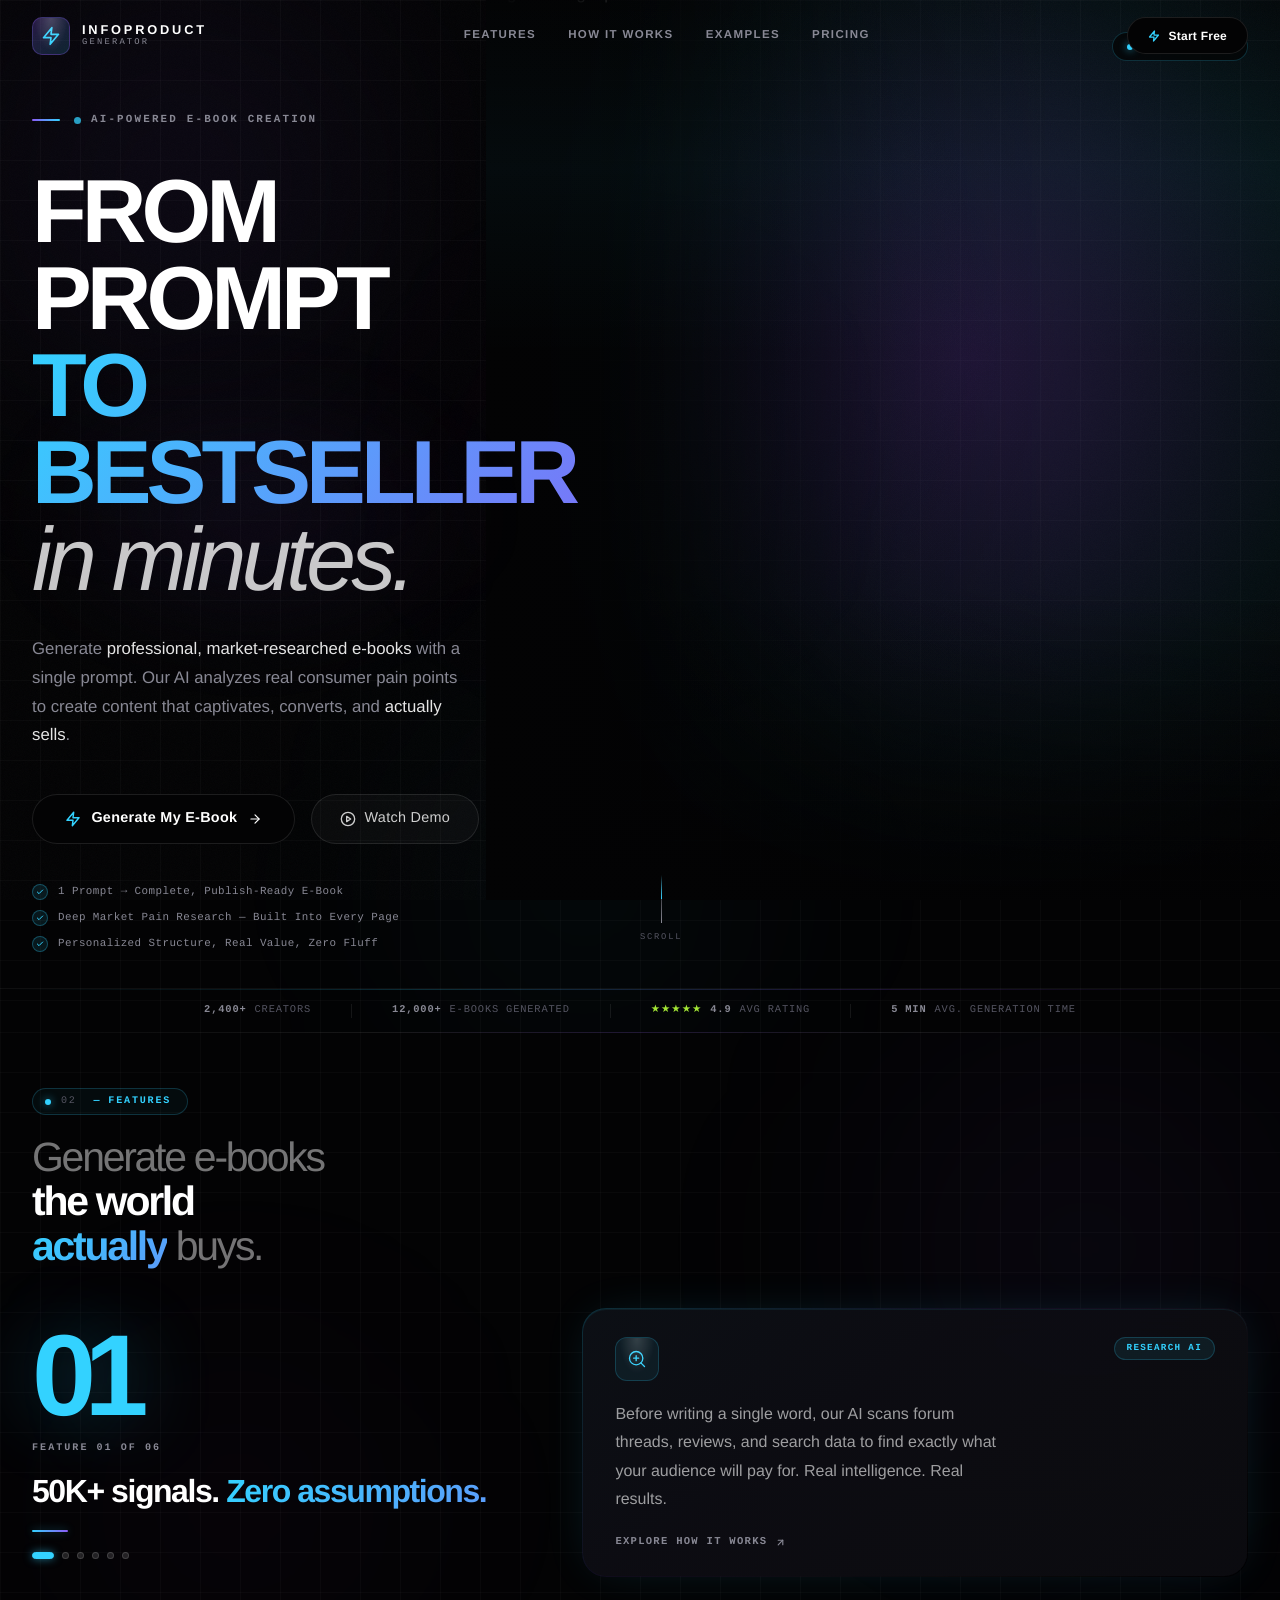
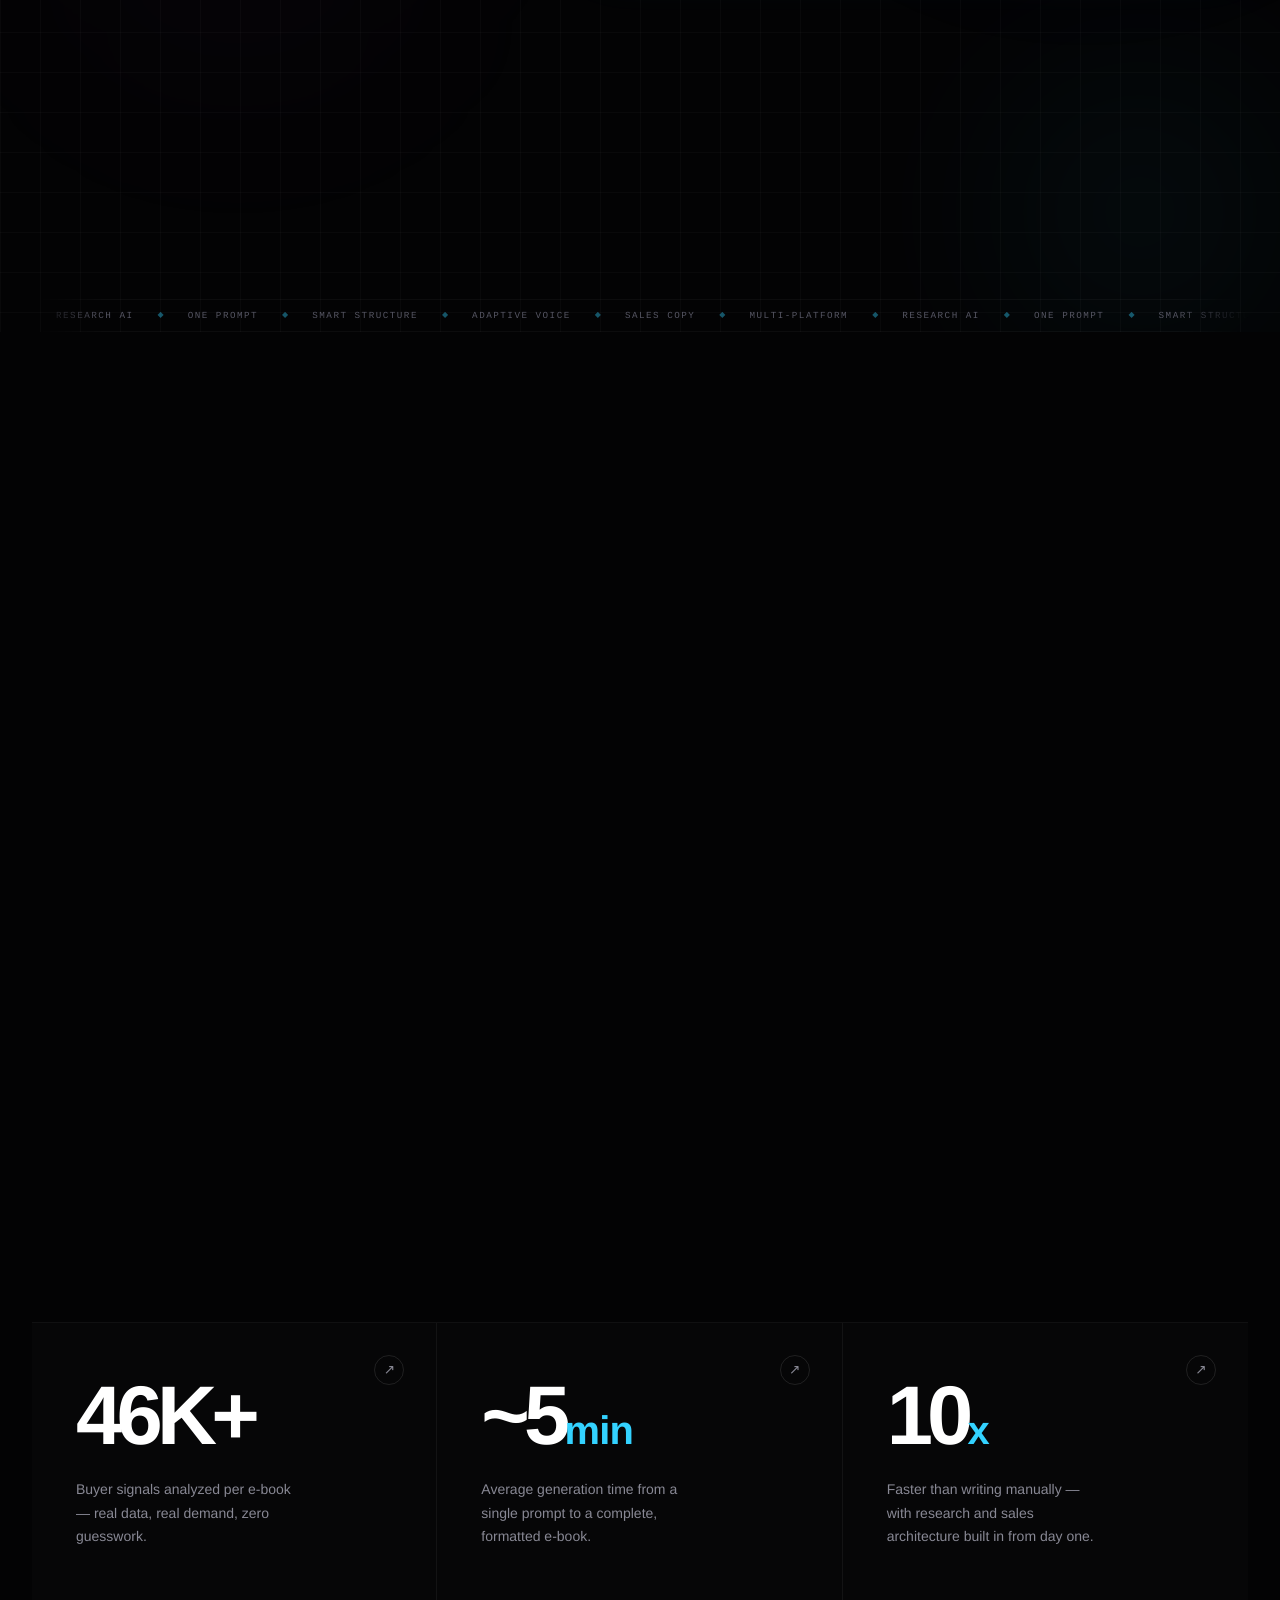
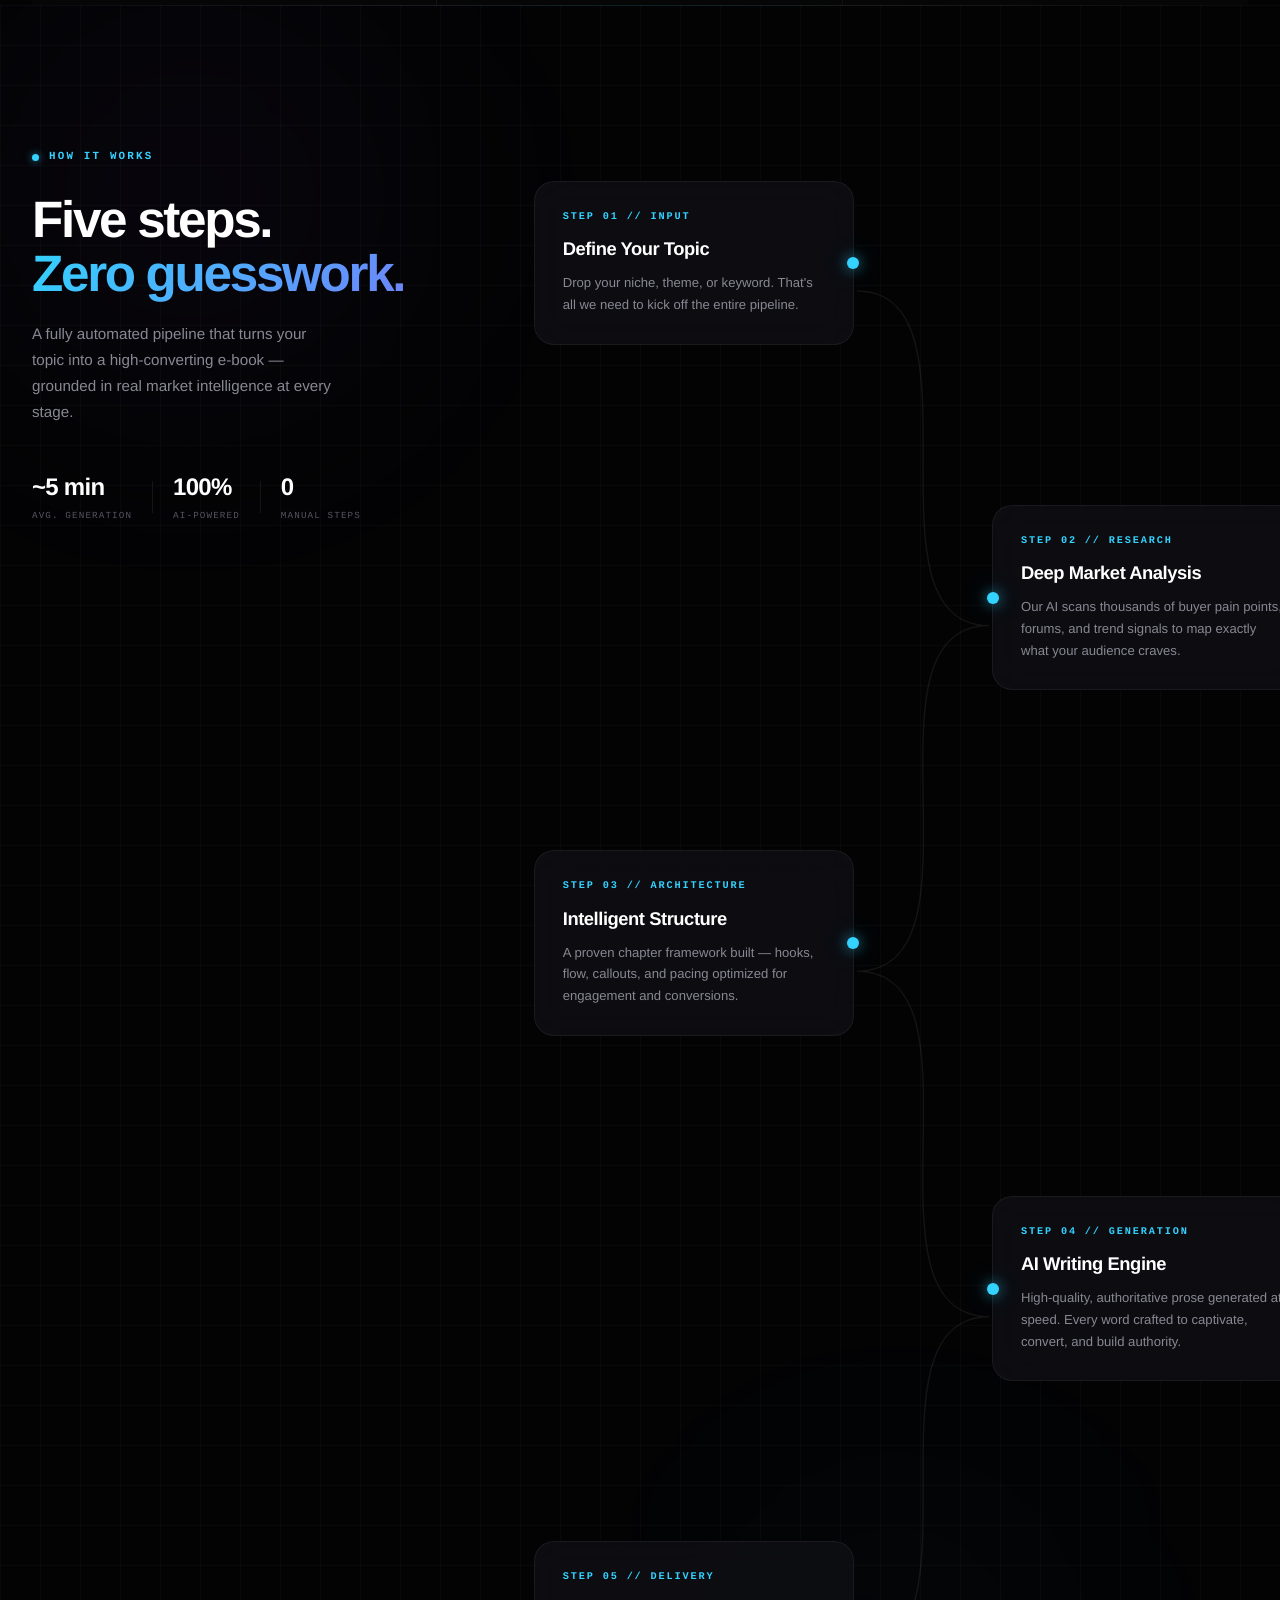
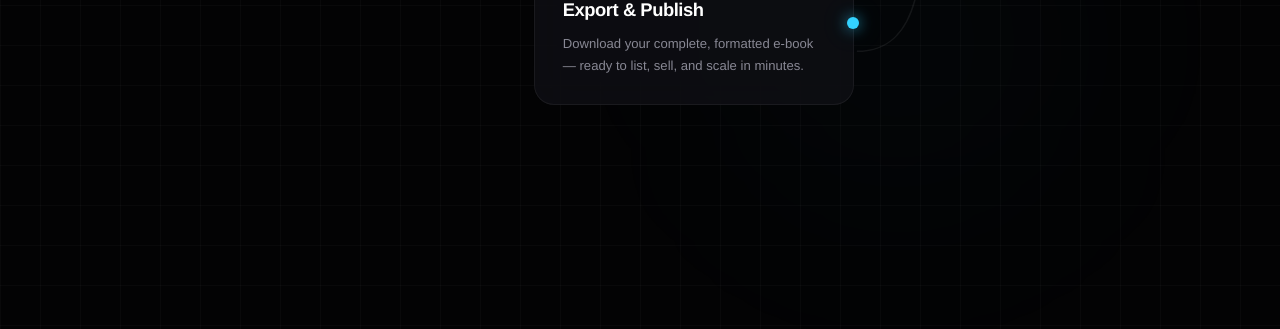
==== commit 529851e9: "Terceira dobra finalizada" ====
--- a/site/hero.html
+++ b/site/hero.html
@@ -316,151 +316,189 @@
 </section>
 
 <!-- ══════════════════════════════════════════════ -->
-<!-- FEATURES — Section styles                    -->
+<!-- FEATURES — Section styles (reference redesign)-->
 <!-- ══════════════════════════════════════════════ -->
 <style>
 @keyframes termAppear{0%,100%{opacity:0;transform:translateX(-5px)}10%,82%{opacity:1;transform:translateX(0)}}
 @keyframes animationIn{0%{opacity:0;transform:translateY(30px);filter:blur(10px)}100%{opacity:1;transform:translateY(0);filter:blur(0)}}
-.section-features{position:relative;padding:8rem 0 9rem;background:var(--color-bg)}
+/* ── Features inner — flex column so marquee pins to bottom ── */
+.section-features .sf-inner{flex:1;display:flex;flex-direction:column;width:100%;min-height:0}
+/* ── Scroll driver — pins the features section while tabs progress ── */
+.sf-driver{position:relative;height:calc(100vh + 5 * 22vh)}
+.sf-stat-outer{background:var(--color-bg);position:relative;z-index:2}
+/* ── Background ── */
+.section-features{position:sticky;top:0;height:100vh;overflow:hidden;padding:3.5rem 0 0;background:var(--color-bg);display:flex;flex-direction:column}
 .section-features::before{content:'';position:absolute;top:0;left:0;right:0;height:1px;background:linear-gradient(90deg,transparent,rgba(255,255,255,.06) 30%,rgba(139,92,246,.18) 50%,rgba(255,255,255,.06) 70%,transparent);z-index:1}
 .sf-bg{position:absolute;inset:0;pointer-events:none;overflow:hidden}
 .sf-grid{position:absolute;inset:0;background-image:linear-gradient(rgba(255,255,255,.022) 1px,transparent 1px),linear-gradient(90deg,rgba(255,255,255,.022) 1px,transparent 1px);background-size:40px 40px}
-.sf-blob-v{width:550px;height:550px;background:radial-gradient(circle,rgba(139,92,246,.1),transparent 70%);top:-60px;right:-80px;animation:subtleDrift 20s ease-in-out infinite}
-.sf-blob-f{width:380px;height:380px;background:radial-gradient(circle,rgba(217,70,239,.07),transparent 70%);bottom:5%;left:3%;animation:subtleDrift 26s ease-in-out infinite reverse}
+.sf-blob-v{width:550px;height:550px;background:radial-gradient(circle,rgba(139,92,246,.09),transparent 70%);top:-60px;right:-80px;animation:subtleDrift 20s ease-in-out infinite}
+.sf-blob-f{width:400px;height:400px;background:radial-gradient(circle,rgba(217,70,239,.06),transparent 70%);bottom:25%;left:3%;animation:subtleDrift 26s ease-in-out infinite reverse}
 .sf-inner{max-width:1320px;margin:0 auto;padding:0 2rem}
-.sf-header{text-align:center;margin-bottom:4.5rem}
-.sf-tagline{display:inline-flex;align-items:center;justify-content:center;gap:.625rem;font-family:var(--font-mono);font-size:.68rem;font-weight:700;letter-spacing:.2em;text-transform:uppercase;color:var(--color-cyan);margin-bottom:1.5rem}
-.sf-tagline-dot{width:7px;height:7px;border-radius:50%;background:var(--color-cyan);box-shadow:0 0 8px rgba(51,210,255,.65);flex-shrink:0}
-.sf-h2{font-family:var(--font-display);font-size:clamp(2.4rem,5vw,3.8rem);font-weight:700;letter-spacing:-.05em;line-height:1.06;color:#fff}
-.sf-h2-grad{background:linear-gradient(130deg,var(--color-cyan) 0%,var(--color-violet) 60%);-webkit-background-clip:text;-webkit-text-fill-color:transparent;background-clip:text;background-size:220% 220%;animation:shimmer 7s ease-in-out infinite;display:block}
-.sf-sub{font-family:var(--font-body);font-size:1rem;color:var(--color-muted);max-width:52ch;margin:1.25rem auto 0;line-height:1.72}
-/* Bento grid */
-.sf-bento{display:grid;grid-template-columns:repeat(12,1fr);gap:1.25rem;margin-bottom:1.25rem}
-.sf-bottom-row{display:grid;grid-template-columns:repeat(3,1fr);gap:1.25rem}
-.sf-right-col{grid-column:span 5;display:flex;flex-direction:column;gap:1.25rem}
-/* Cards */
-.sf-card{position:relative;border-radius:1.5rem;border:1px solid rgba(255,255,255,.06);background:rgba(17,17,22,.75);backdrop-filter:blur(20px);-webkit-backdrop-filter:blur(20px);padding:2rem;overflow:hidden;cursor:default;opacity:0;transform:translateY(24px);transition:opacity .7s var(--ease-out),transform .7s var(--ease-out),border-color .4s,box-shadow .4s,background .4s}
-.sf-card::before{content:'';position:absolute;inset:0;background:radial-gradient(600px circle at var(--mouse-x,50%) var(--mouse-y,50%),rgba(255,255,255,.055),transparent 40%);opacity:0;transition:opacity .5s;pointer-events:none;z-index:1}
-.sf-card:hover::before{opacity:1}
-.sf-card:hover{border-color:rgba(255,255,255,.12);background:rgba(17,17,22,.95)}
-.sf-card.visible{opacity:1;transform:translateY(0)}
-.sf-card.visible:hover{transform:translateY(-3px);box-shadow:0 16px 48px -16px rgba(51,210,255,.12)}
-.sf-card-lg{grid-column:span 7;min-height:360px;display:flex;flex-direction:column}
-/* Badges */
-.sf-badge{display:inline-flex;align-items:center;gap:.35rem;padding:.22rem .7rem;border-radius:9999px;font-family:var(--font-mono);font-size:.62rem;font-weight:700;letter-spacing:.14em;text-transform:uppercase;margin-bottom:1.25rem}
-.sfb-c{background:rgba(51,210,255,.1);border:1px solid rgba(51,210,255,.25);color:var(--color-cyan)}
-.sfb-l{background:rgba(163,230,53,.1);border:1px solid rgba(163,230,53,.25);color:var(--color-lime)}
-.sfb-v{background:rgba(139,92,246,.1);border:1px solid rgba(139,92,246,.25);color:#a78bfa}
-.sfb-f{background:rgba(217,70,239,.1);border:1px solid rgba(217,70,239,.25);color:var(--color-fuchsia)}
-/* Icons */
-.sf-icon{width:44px;height:44px;border-radius:.875rem;display:flex;align-items:center;justify-content:center;margin-bottom:1rem;flex-shrink:0;position:relative;z-index:2;transition:transform .3s var(--ease-elastic),box-shadow .3s}
-.sf-card:hover .sf-icon{transform:scale(1.08)}
-.sfi-c{background:linear-gradient(135deg,rgba(51,210,255,.18),rgba(139,92,246,.1));border:1px solid rgba(51,210,255,.2);color:var(--color-cyan)}
-.sfi-l{background:linear-gradient(135deg,rgba(163,230,53,.18),rgba(51,210,255,.08));border:1px solid rgba(163,230,53,.2);color:var(--color-lime)}
-.sfi-v{background:linear-gradient(135deg,rgba(139,92,246,.22),rgba(217,70,239,.1));border:1px solid rgba(139,92,246,.22);color:#a78bfa}
-.sfi-f{background:linear-gradient(135deg,rgba(217,70,239,.2),rgba(139,92,246,.1));border:1px solid rgba(217,70,239,.22);color:var(--color-fuchsia)}
-/* Card content */
-.sf-title{font-family:var(--font-display);font-size:1.2rem;font-weight:600;letter-spacing:-.025em;color:#fff;margin-bottom:.625rem;position:relative;z-index:2;line-height:1.25}
-.sf-title-lg{font-size:1.65rem;line-height:1.1}
-.sf-desc{font-family:var(--font-body);font-size:.84rem;color:var(--color-muted);line-height:1.7;position:relative;z-index:2}
-.sf-desc strong{color:rgba(255,255,255,.82);font-weight:500}
-/* Terminal (large card) */
-.sf-terminal{margin-top:auto;padding-top:1.75rem;position:relative;z-index:2}
-.sf-term-label{font-family:var(--font-mono);font-size:.58rem;letter-spacing:.14em;text-transform:uppercase;color:var(--color-dim);margin-bottom:.75rem;display:flex;align-items:center;gap:.5rem}
-.sf-term-label::before{content:'';display:inline-block;width:6px;height:6px;border-radius:50%;background:var(--color-lime);box-shadow:0 0 8px rgba(163,230,53,.6)}
-.sf-term-box{background:rgba(0,0,0,.45);border:1px solid rgba(255,255,255,.06);border-radius:.75rem;padding:.875rem 1.125rem;font-family:var(--font-mono);font-size:.72rem;line-height:2}
-.sf-tl{display:flex;align-items:center;gap:.5rem;animation:termAppear 6s ease-in-out infinite}
-.sf-tl:nth-child(1){animation-delay:0s}
-.sf-tl:nth-child(2){animation-delay:.55s}
-.sf-tl:nth-child(3){animation-delay:1.1s}
-.sf-tl:nth-child(4){animation-delay:1.65s}
-.sf-tl:nth-child(5){animation-delay:2.2s}
-.tl-pre{color:var(--color-dim)}
-.tl-txt{color:var(--color-text)}
-.tl-val{color:var(--color-lime);margin-left:auto;font-weight:600}
-.tl-ok{color:var(--color-cyan);margin-left:auto}
-/* Stat pills row */
-.sf-stat-row{display:flex;gap:.875rem;margin-top:1.5rem;flex-wrap:wrap;position:relative;z-index:2}
-.sf-stat-pill{display:flex;flex-direction:column;gap:.1rem;padding:.55rem .875rem;border-radius:.75rem;background:rgba(255,255,255,.03);border:1px solid rgba(255,255,255,.06)}
-.sf-stat-v{font-family:var(--font-display);font-size:1.05rem;font-weight:700;color:#fff;letter-spacing:-.02em}
-.sf-stat-l{font-family:var(--font-mono);font-size:.54rem;letter-spacing:.12em;text-transform:uppercase;color:var(--color-dim)}
-@media(max-width:900px){.sf-bento{grid-template-columns:1fr}.sf-card-lg{grid-column:span 1}.sf-right-col{grid-column:span 1}.sf-bottom-row{grid-template-columns:1fr}}
+/* ── Headline block ── */
+.sf-headline-block{padding:0 0 1.25rem}
+.sf-tag{display:inline-flex;align-items:center;gap:.625rem;padding:.3rem 1rem .3rem .75rem;border-radius:9999px;border:1px solid rgba(51,210,255,.2);background:rgba(51,210,255,.04);font-family:var(--font-mono);font-size:.63rem;font-weight:700;letter-spacing:.18em;text-transform:uppercase;color:var(--color-cyan);margin-bottom:1.25rem}
+.sf-tag-dot{width:6px;height:6px;border-radius:50%;background:var(--color-cyan);box-shadow:0 0 8px rgba(51,210,255,.65);flex-shrink:0}
+.sf-headline{font-family:var(--font-display);font-size:clamp(2rem,3.2vw,3rem);font-weight:300;letter-spacing:-.055em;line-height:1.08;color:rgba(255,255,255,.45);max-width:none}
+.sf-headline em{font-style:normal;font-weight:800;color:#fff}
+.sf-headline .sf-hl-grad{font-style:normal;font-weight:800;background:linear-gradient(130deg,var(--color-cyan),var(--color-violet));-webkit-background-clip:text;-webkit-text-fill-color:transparent;background-clip:text;background-size:220% 220%;animation:shimmer 7s ease-in-out infinite}
+/* ── Tabs section ── */
+.sf-tab-section{padding:1.25rem 0 0;display:grid;grid-template-columns:40% 1fr;gap:4rem;align-items:center}
+.sf-tabs{display:flex;flex-wrap:wrap;gap:.625rem;margin-bottom:1.75rem}
+.sf-tab{padding:.45rem 1.1rem;border-radius:9999px;border:1px solid rgba(255,255,255,.1);background:transparent;font-family:var(--font-mono);font-size:.63rem;font-weight:700;letter-spacing:.1em;text-transform:uppercase;color:var(--color-muted);cursor:default;pointer-events:none;transition:all .3s var(--ease-out)}
+.sf-tab:hover{border-color:rgba(255,255,255,.3);color:#fff}
+.sf-tab.active{background:var(--color-cyan);border-color:var(--color-cyan);color:#030304;box-shadow:0 0 22px rgba(51,210,255,.35),0 0 6px rgba(51,210,255,.5)}
+.sf-trust{display:inline-flex;flex-direction:column;gap:.3rem;padding:.75rem 1.25rem;border-radius:1rem;background:rgba(255,255,255,.025);border:1px solid rgba(255,255,255,.07)}
+.sf-trust-label{font-family:var(--font-mono);font-size:.57rem;letter-spacing:.14em;text-transform:uppercase;color:var(--color-dim)}
+.sf-trust-val{font-family:var(--font-display);font-size:1.05rem;font-weight:700;color:#fff;letter-spacing:-.02em}
+/* Content pane */
+.sf-content{position:relative;transition:opacity .22s ease,transform .22s ease,box-shadow .6s ease;background:linear-gradient(rgba(12,12,17,.9),rgba(12,12,17,.9)) padding-box,linear-gradient(145deg,rgba(51,210,255,.22) 0%,rgba(139,92,246,.1) 40%,rgba(255,255,255,.04) 70%,transparent 100%) border-box;border:1px solid transparent;border-radius:1.5rem;padding:1.75rem 2rem 1.5rem;backdrop-filter:blur(16px)}
+.sf-content.fading{opacity:0;transform:translateY(6px)}
+.sf-content-label{font-family:var(--font-mono);font-size:.64rem;font-weight:700;letter-spacing:.18em;text-transform:uppercase;color:var(--color-cyan);margin-bottom:.75rem}
+.sf-content-title{font-family:var(--font-display);font-size:2rem;font-weight:700;letter-spacing:-.045em;color:#fff;margin-bottom:.75rem;line-height:1.15}
+.sf-content-text{font-family:var(--font-body);font-size:1rem;color:rgba(255,255,255,.6);line-height:1.78;max-width:44ch}
+.sf-content-link{display:inline-flex;align-items:center;gap:.5rem;font-family:var(--font-mono);font-size:.66rem;font-weight:700;letter-spacing:.12em;text-transform:uppercase;color:var(--color-muted);text-decoration:none;margin-top:1.25rem;transition:color .3s,gap .25s var(--ease-elastic)}
+.sf-content-link:hover{color:var(--color-cyan);gap:.875rem}
+/* ── Stat strip ── */
+.sf-stat-strip{display:grid;grid-template-columns:repeat(3,1fr);border-top:1px solid rgba(255,255,255,.05)}
+.sf-stat-card{position:relative;padding:3.5rem 2.75rem 3.5rem;border-right:1px solid rgba(255,255,255,.05);background:rgba(10,10,14,.4);cursor:default;overflow:hidden;opacity:0;transform:translateY(18px);transition:opacity .7s var(--ease-out),transform .7s var(--ease-out),background .4s}
+.sf-stat-card:last-child{border-right:none}
+.sf-stat-card::before{content:'';position:absolute;inset:0;background:radial-gradient(700px circle at var(--mouse-x,50%) var(--mouse-y,50%),rgba(255,255,255,.04),transparent 40%);opacity:0;transition:opacity .5s;pointer-events:none}
+.sf-stat-card:hover::before{opacity:1}
+.sf-stat-card:hover{background:rgba(17,17,22,.7)}
+.sf-stat-card.visible{opacity:1;transform:translateY(0)}
+.sf-stat-arrow{position:absolute;top:2rem;right:2rem;width:30px;height:30px;border-radius:50%;border:1px solid rgba(255,255,255,.1);display:flex;align-items:center;justify-content:center;font-size:.85rem;color:var(--color-muted);transition:all .3s var(--ease-elastic)}
+.sf-stat-card:hover .sf-stat-arrow{border-color:rgba(51,210,255,.35);color:var(--color-cyan);transform:translate(2px,-2px)}
+.sf-stat-num{font-family:var(--font-display);font-size:clamp(4rem,6.5vw,6.5rem);font-weight:800;letter-spacing:-.07em;line-height:.9;color:#fff;margin-bottom:1.5rem}
+.sf-stat-num span{font-size:48%;font-weight:700;color:var(--color-cyan);letter-spacing:-.02em}
+.sf-stat-desc{font-family:var(--font-body);font-size:.875rem;color:var(--color-muted);line-height:1.68;max-width:28ch}
+/* ── Marquee contextual ── */
+@keyframes marqueeScroll{0%{transform:translateX(0)}100%{transform:translateX(-50%)}}
+.sf-mini-marquee{overflow:hidden;-webkit-mask-image:linear-gradient(to right,transparent,black 6%,black 94%,transparent);mask-image:linear-gradient(to right,transparent,black 6%,black 94%,transparent);padding:.55rem 0;margin-top:auto;margin-bottom:0;border-top:1px solid rgba(255,255,255,.04);border-bottom:1px solid rgba(255,255,255,.04)}
+.sf-mini-marquee-inner{display:flex;width:max-content;animation:marqueeScroll 22s linear infinite}
+.sf-mini-marquee-inner:hover{animation-play-state:paused}
+.sf-mini-marquee-item{display:flex;align-items:center;gap:.5rem;padding:0 1.5rem;font-family:var(--font-mono);font-size:.58rem;letter-spacing:.16em;text-transform:uppercase;color:var(--color-dim);white-space:nowrap}
+.sf-mini-marquee-sep{color:var(--color-cyan);opacity:.4;font-size:.5rem}
+/* ── Flashlight on content card ── */
+.sf-content::before{content:'';position:absolute;inset:0;border-radius:1.5rem;background:radial-gradient(500px circle at var(--mouse-x,60%) var(--mouse-y,40%),rgba(255,255,255,.045),transparent 42%);opacity:0;transition:opacity .55s;pointer-events:none;z-index:0}
+.sf-content:hover::before{opacity:1}
+/* ── Background dim number ── */
+.sf-bg-num{position:absolute;right:1.25rem;top:.75rem;font-family:var(--font-display);font-size:4.5rem;font-weight:800;letter-spacing:-.1em;color:rgba(255,255,255,.04);line-height:1;pointer-events:none;user-select:none;z-index:0;transition:opacity .4s}
+/* ── Dynamic section glow ── */
+.sf-dynamic-glow{position:absolute;width:480px;height:480px;border-radius:50%;bottom:-120px;right:-100px;pointer-events:none;opacity:.055;filter:blur(80px);transition:background 1s ease}
+/* ── Feature content enter animation ── */
+@keyframes sfIn{from{opacity:0;transform:translateY(10px);filter:blur(5px)}to{opacity:1;transform:translateY(0);filter:blur(0)}}
+@keyframes glowPulse{0%{opacity:0;transform:scale(.7)}25%{opacity:1}100%{opacity:0;transform:scale(1.3)}}
+/* ── Title gradient accent ── */
+.sf-title-accent{background:linear-gradient(130deg,var(--color-cyan) 0%,var(--color-violet) 100%);-webkit-background-clip:text;-webkit-text-fill-color:transparent;background-clip:text;background-size:220% 220%;animation:shimmer 7s ease-in-out infinite;display:inline}
+/* ── Progress row ── */
+.sf-progress-row{display:flex;align-items:center;gap:1rem;margin-bottom:1.25rem}
+.sf-progress-counter{font-family:var(--font-mono);font-size:.7rem;font-weight:700;color:var(--color-cyan);letter-spacing:.08em;flex-shrink:0;min-width:3.5ch}
+.sf-progress-counter span{color:var(--color-dim);font-weight:400}
+.sf-progress-track{flex:1;height:1.5px;background:rgba(255,255,255,.07);border-radius:9999px;overflow:hidden}
+.sf-progress-fill{height:100%;background:linear-gradient(90deg,var(--color-cyan),var(--color-violet));border-radius:9999px;box-shadow:0 0 10px rgba(51,210,255,.5);transition:width .55s var(--ease-out)}
+/* ── Icon widget ── */
+.sf-icon-widget{display:inline-flex;align-items:center;justify-content:center;width:44px;height:44px;border-radius:12px;background:rgba(51,210,255,.07);border:1px solid rgba(51,210,255,.18);margin-bottom:0;color:var(--color-cyan);position:relative;overflow:hidden;transition:background .4s,border-color .4s,color .4s}
+.sf-icon-widget::before{content:'';position:absolute;inset:0;background:radial-gradient(ellipse at top,rgba(255,255,255,.16),transparent 60%);pointer-events:none}
+/* ── Glow flash behind content on switch ── */
+.sf-content::after{content:'';position:absolute;top:-30px;left:-40px;width:280px;height:280px;border-radius:50%;background:radial-gradient(circle,rgba(51,210,255,.09),transparent 65%);pointer-events:none;z-index:-1;opacity:0}
+.sf-content.entering::after{animation:glowPulse 1.2s var(--ease-out) both}
+/* ── Left col & right card enter animations ── */
+.sf-left-col{display:flex;flex-direction:column;padding:.5rem 0}
+.sf-giant-num{font-family:var(--font-display);font-size:clamp(5rem,9vw,8rem);font-weight:800;letter-spacing:-.1em;line-height:.88;color:var(--color-cyan);text-shadow:0 0 80px rgba(51,210,255,.28);transition:color .6s var(--ease-out),text-shadow .6s var(--ease-out);margin-bottom:.875rem}
+.sf-step-label{font-family:var(--font-mono);font-size:.63rem;font-weight:700;letter-spacing:.2em;text-transform:uppercase;color:var(--color-muted);margin-bottom:1.1rem}
+.sf-feat-title{font-family:var(--font-display);font-size:clamp(1.6rem,2.5vw,2.3rem);font-weight:700;letter-spacing:-.045em;line-height:1.12;color:#fff;margin-bottom:1.25rem}
+.sf-feat-line{width:36px;height:2px;background:linear-gradient(to right,var(--color-cyan),var(--color-violet));border-radius:1px;margin-bottom:1.25rem;box-shadow:0 0 8px rgba(51,210,255,.4);transition:background .5s}
+.sf-dot-nav{display:flex;gap:.5rem;align-items:center}
+.sf-dot{width:7px;height:7px;border-radius:9999px;background:rgba(255,255,255,.12);border:1px solid rgba(255,255,255,.15);transition:all .4s var(--ease-out)}
+.sf-dot.active{width:22px;background:var(--color-cyan);border-color:var(--color-cyan);box-shadow:0 0 8px rgba(51,210,255,.5)}
+.sf-card-header{display:flex;align-items:flex-start;justify-content:space-between;gap:1rem;margin-bottom:1.25rem}
+.sf-card-badge{display:inline-flex;align-items:center;padding:.22rem .75rem;border-radius:9999px;background:rgba(51,210,255,.08);border:1px solid rgba(51,210,255,.2);font-family:var(--font-mono);font-size:.58rem;font-weight:700;letter-spacing:.14em;text-transform:uppercase;color:var(--color-cyan);transition:background .4s,border-color .4s,color .4s;white-space:nowrap;flex-shrink:0}
+.sf-left-col.updating>*{animation:sfIn .48s var(--ease-out) both}
+.sf-left-col.updating .sf-step-label{animation-delay:.05s}
+.sf-left-col.updating .sf-feat-title{animation-delay:.1s}
+.sf-left-col.updating .sf-feat-line{animation-delay:.16s}
+.sf-left-col.updating .sf-dot-nav{animation-delay:.21s}
+.sf-content.entering .sf-card-header{animation:sfIn .40s var(--ease-out) .0s both}
+.sf-content.entering .sf-content-text{animation:sfIn .45s var(--ease-out) .10s both}
+.sf-content.entering .sf-content-link{animation:sfIn .45s var(--ease-out) .18s both}
+@media(max-width:900px){.sf-tab-section{grid-template-columns:1fr;gap:3rem}.sf-stat-strip{grid-template-columns:1fr}.sf-stat-card{border-right:none;border-bottom:1px solid rgba(255,255,255,.05)}.sf-stat-card:last-child{border-bottom:none}}
 </style>
 <!-- ══════════════════════════════════════════════ -->
-<!-- FEATURES — Section HTML                       -->
+<!-- FEATURES — Section HTML (reference redesign)  -->
 <!-- ══════════════════════════════════════════════ -->
+<div class="sf-driver" id="sf-driver">
 <section class="section-features" id="features">
-<div class="sf-bg"><div class="sf-grid"></div><div class="blob sf-blob-v"></div><div class="blob sf-blob-f"></div></div>
+<div class="sf-bg"><div class="sf-grid"></div><div class="blob sf-blob-v"></div><div class="blob sf-blob-f"></div><div class="sf-dynamic-glow" id="sf-dynamic-glow" style="background:radial-gradient(circle,rgba(51,210,255,.9),transparent 65%)"></div></div>
 <div class="sf-inner">
-<div class="sf-header">
-<div class="sf-tagline"><span class="sf-tagline-dot"></span>Features</div>
-<h2 class="sf-h2">Built to give you<span class="sf-h2-grad">an unfair advantage.</span></h2>
-<p class="sf-sub">Every tool you need to research, write, and publish high-converting e-books — powered by intelligence, not guesswork.</p>
-</div>
-<!-- Row 1: large + 2 medium -->
-<div class="sf-bento">
-<div class="sf-card sf-card-lg" data-delay="0" onmousemove="setFlashlight(this,event)">
-<div>
-<div class="sf-badge sfb-c"><svg width="10" height="10" viewBox="0 0 24 24" fill="none" stroke="currentColor" stroke-width="2.5" stroke-linecap="round" stroke-linejoin="round"><path d="M22 12h-4l-3 9L9 3l-3 9H2"/></svg>AI Research</div>
-<div class="sf-icon sfi-c"><svg width="20" height="20" viewBox="0 0 24 24" fill="none" stroke="currentColor" stroke-width="2" stroke-linecap="round" stroke-linejoin="round"><path d="M22 12h-4l-3 9L9 3l-3 9H2"/></svg></div>
-<div class="sf-title sf-title-lg">We Research.<br/>You Profit.</div>
-<div class="sf-desc">Before writing a single word, our AI scans <strong>50,000+ real buyer signals</strong> — forum threads, reviews, search trends — to map exactly what your audience is desperate to buy. Not what you think they want. What they <strong>actually pay for</strong>.</div>
-<div class="sf-stat-row">
-<div class="sf-stat-pill"><div class="sf-stat-v">50K+</div><div class="sf-stat-l">Buyer signals</div></div>
-<div class="sf-stat-pill"><div class="sf-stat-v" style="color:var(--color-cyan)">340%</div><div class="sf-stat-l">Avg. trend lift</div></div>
-<div class="sf-stat-pill"><div class="sf-stat-v" style="color:var(--color-lime)">~5 min</div><div class="sf-stat-l">Full research cycle</div></div>
-</div>
-</div>
-<div class="sf-terminal">
-<div class="sf-term-label">Live Market Intelligence</div>
-<div class="sf-term-box">
-<div class="sf-tl"><span class="tl-pre">›</span><span class="tl-txt">Scanning buyer signals...</span><span class="tl-val">50K+</span></div>
-<div class="sf-tl"><span class="tl-pre">›</span><span class="tl-txt">Pain point: "overwhelmed beginners"</span><span class="tl-ok">✓</span></div>
-<div class="sf-tl"><span class="tl-pre">›</span><span class="tl-txt">Trend signal: +340% search volume</span><span class="tl-ok">✓</span></div>
-<div class="sf-tl"><span class="tl-pre">›</span><span class="tl-txt">Competitor gap detected</span><span class="tl-val">identified</span></div>
-<div class="sf-tl"><span class="tl-pre">›</span><span class="tl-txt">Generating content blueprint...</span><span class="tl-ok">ready</span></div>
-</div>
-</div>
-</div>
-<!-- Right column: 2 stacked medium cards -->
-<div class="sf-right-col">
-<div class="sf-card" data-delay="100" onmousemove="setFlashlight(this,event)" style="flex:1">
-<div class="sf-badge sfb-l"><svg width="10" height="10" viewBox="0 0 24 24" fill="none" stroke="currentColor" stroke-width="2.5" stroke-linecap="round" stroke-linejoin="round"><path d="M13 2L3 14h9l-1 8 10-12h-9l1-8z"/></svg>Instant</div>
-<div class="sf-icon sfi-l"><svg width="20" height="20" viewBox="0 0 24 24" fill="none" stroke="currentColor" stroke-width="2" stroke-linecap="round" stroke-linejoin="round"><path d="M13 2L3 14h9l-1 8 10-12h-9l1-8z"/></svg></div>
-<div class="sf-title">Zero to Published in Minutes</div>
-<div class="sf-desc">Type your topic. Our system handles everything — research, structure, writing, formatting. Your only job is pressing <strong>Generate</strong>.</div>
-</div>
-<div class="sf-card" data-delay="200" onmousemove="setFlashlight(this,event)" style="flex:1">
-<div class="sf-badge sfb-v"><svg width="10" height="10" viewBox="0 0 24 24" fill="none" stroke="currentColor" stroke-width="2.5" stroke-linecap="round" stroke-linejoin="round"><circle cx="12" cy="12" r="10"/><line x1="22" y1="12" x2="18" y2="12"/><line x1="6" y1="12" x2="2" y2="12"/><line x1="12" y1="2" x2="12" y2="6"/><line x1="12" y1="18" x2="12" y2="22"/></svg>Strategy</div>
-<div class="sf-icon sfi-v"><svg width="20" height="20" viewBox="0 0 24 24" fill="none" stroke="currentColor" stroke-width="2" stroke-linecap="round" stroke-linejoin="round"><circle cx="12" cy="12" r="10"/><line x1="22" y1="12" x2="18" y2="12"/><line x1="6" y1="12" x2="2" y2="12"/><line x1="12" y1="2" x2="12" y2="6"/><line x1="12" y1="18" x2="12" y2="22"/></svg></div>
-<div class="sf-title">Find the Gap They Missed</div>
-<div class="sf-desc">Every niche has a blind spot. We map what successful e-books are missing — so your content occupies the <strong>exact vacuum</strong> your competitors left behind.</div>
-</div>
-</div>
-</div>
-<!-- Row 2: 3 small cards -->
-<div class="sf-bottom-row">
-<div class="sf-card" data-delay="0" onmousemove="setFlashlight(this,event)">
-<div class="sf-badge sfb-f">Adaptive</div>
-<div class="sf-icon sfi-f"><svg width="20" height="20" viewBox="0 0 24 24" fill="none" stroke="currentColor" stroke-width="2" stroke-linecap="round" stroke-linejoin="round"><line x1="4" y1="21" x2="4" y2="14"/><line x1="4" y1="10" x2="4" y2="3"/><line x1="12" y1="21" x2="12" y2="12"/><line x1="12" y1="8" x2="12" y2="3"/><line x1="20" y1="21" x2="20" y2="16"/><line x1="20" y1="12" x2="20" y2="3"/><line x1="1" y1="14" x2="7" y2="14"/><line x1="9" y1="8" x2="15" y2="8"/><line x1="17" y1="16" x2="23" y2="16"/></svg></div>
-<div class="sf-title">Sounds Like You. Sells Like Crazy.</div>
-<div class="sf-desc">Beginner or expert, corporate or casual — the AI adapts the exact voice that builds <strong>instant trust</strong> with your specific audience.</div>
-</div>
-<div class="sf-card" data-delay="120" onmousemove="setFlashlight(this,event)">
-<div class="sf-badge sfb-c">Sales-Ready</div>
-<div class="sf-icon sfi-c"><svg width="20" height="20" viewBox="0 0 24 24" fill="none" stroke="currentColor" stroke-width="2" stroke-linecap="round" stroke-linejoin="round"><polyline points="22 7 13.5 15.5 8.5 10.5 2 17"/><polyline points="16 7 22 7 22 13"/></svg></div>
-<div class="sf-title">Every Word Earns Its Place</div>
-<div class="sf-desc">Hooks, chapter flow, and CTAs placed using <strong>proven sales psychology</strong> — not generic filler. Structure that converts readers into buyers.</div>
-</div>
-<div class="sf-card" data-delay="240" onmousemove="setFlashlight(this,event)">
-<div class="sf-badge sfb-l">Instant Export</div>
-<div class="sf-icon sfi-l"><svg width="20" height="20" viewBox="0 0 24 24" fill="none" stroke="currentColor" stroke-width="2" stroke-linecap="round" stroke-linejoin="round"><path d="M21 16V8a2 2 0 0 0-1-1.73l-7-4a2 2 0 0 0-2 0l-7 4A2 2 0 0 0 3 8v8a2 2 0 0 0 1 1.73l7 4a2 2 0 0 0 2 0l7-4A2 2 0 0 0 21 16z"/></svg></div>
-<div class="sf-title">Publish on Any Platform</div>
-<div class="sf-desc">KDP, Gumroad, Hotmart, Teachable — export your e-book <strong>ready for any marketplace</strong>, any format, in seconds.</div>
+<!-- Headline block -->
+<div class="sf-headline-block">
+<div class="sf-tag"><span class="sf-tag-dot"></span><span style="color:var(--color-dim);font-weight:400">02</span>&ensp;—&ensp;Features</div>
+<h2 class="sf-headline">Generate e-books<br/><em>the world</em><br/><span class="sf-hl-grad">actually</span> buys.</h2>
+</div>
+<!-- Tab section: left info + right card (reference layout) -->
+<div class="sf-tab-section">
+<!-- LEFT: giant number + step + title + line + dots -->
+<div class="sf-left-col" id="sf-left-col">
+<div class="sf-giant-num" id="sf-giant-num">01</div>
+<div class="sf-step-label" id="sf-step-label">Feature 01 of 06</div>
+<h3 class="sf-feat-title" id="sf-feat-title">50K+ signals. <span class="sf-title-accent">Zero assumptions.</span></h3>
+<div class="sf-feat-line"></div>
+<div class="sf-dot-nav" id="sf-dot-nav">
+<span class="sf-dot active"></span><span class="sf-dot"></span><span class="sf-dot"></span><span class="sf-dot"></span><span class="sf-dot"></span><span class="sf-dot"></span>
+</div>
+</div>
+<!-- RIGHT: glass card with icon badge + body text -->
+<div class="sf-content" id="sf-tab-content" onmousemove="setFlashlight(this,event)">
+<div class="sf-card-header">
+<div class="sf-icon-widget" id="sf-icon-widget"><svg width="20" height="20" viewBox="0 0 24 24" fill="none" stroke="currentColor" stroke-width="1.6" stroke-linecap="round" stroke-linejoin="round"><circle cx="11" cy="11" r="8"/><path d="m21 21-4.35-4.35"/><path d="M8 11h6"/><path d="M11 8v6"/></svg></div>
+<span class="sf-card-badge" id="sf-card-badge">Research AI</span>
+</div>
+<p class="sf-content-text" id="sf-content-text">Before writing a single word, our AI scans forum threads, reviews, and search data to find exactly what your audience will pay for. Real intelligence. Real results.</p>
+<a class="sf-content-link" href="#how-it-works" id="sf-content-link">Explore how it works <svg width="11" height="11" viewBox="0 0 24 24" fill="none" stroke="currentColor" stroke-width="2.5" stroke-linecap="round" stroke-linejoin="round"><path d="M7 17 17 7"/><path d="M7 7h10v10"/></svg></a>
+</div>
+</div>
+<!-- Contextual marquee — anchored to bottom via margin-top:auto -->
+<div class="sf-mini-marquee">
+<div class="sf-mini-marquee-inner">
+<span class="sf-mini-marquee-item">Research AI</span><span class="sf-mini-marquee-sep">◆</span>
+<span class="sf-mini-marquee-item">One Prompt</span><span class="sf-mini-marquee-sep">◆</span>
+<span class="sf-mini-marquee-item">Smart Structure</span><span class="sf-mini-marquee-sep">◆</span>
+<span class="sf-mini-marquee-item">Adaptive Voice</span><span class="sf-mini-marquee-sep">◆</span>
+<span class="sf-mini-marquee-item">Sales Copy</span><span class="sf-mini-marquee-sep">◆</span>
+<span class="sf-mini-marquee-item">Multi-Platform</span><span class="sf-mini-marquee-sep">◆</span>
+<span class="sf-mini-marquee-item">Research AI</span><span class="sf-mini-marquee-sep">◆</span>
+<span class="sf-mini-marquee-item">One Prompt</span><span class="sf-mini-marquee-sep">◆</span>
+<span class="sf-mini-marquee-item">Smart Structure</span><span class="sf-mini-marquee-sep">◆</span>
+<span class="sf-mini-marquee-item">Adaptive Voice</span><span class="sf-mini-marquee-sep">◆</span>
+<span class="sf-mini-marquee-item">Sales Copy</span><span class="sf-mini-marquee-sep">◆</span>
+<span class="sf-mini-marquee-item">Multi-Platform</span><span class="sf-mini-marquee-sep">◆</span>
 </div>
 </div>
 </div>
 </section>
+</div>
+<div class="sf-stat-outer">
+<div class="sf-inner">
+<!-- Stat strip -->
+<div class="sf-stat-strip">
+<div class="sf-stat-card" data-delay="0" onmousemove="setFlashlight(this,event)">
+<div class="sf-stat-arrow">↗</div>
+<div class="sf-stat-num" data-count="50" data-suffix="K+">0K+</div>
+<div class="sf-stat-desc">Buyer signals analyzed per e-book — real data, real demand, zero guesswork.</div>
+</div>
+<div class="sf-stat-card" data-delay="130" onmousemove="setFlashlight(this,event)">
+<div class="sf-stat-arrow">↗</div>
+<div class="sf-stat-num">~5<span>min</span></div>
+<div class="sf-stat-desc">Average generation time from a single prompt to a complete, formatted e-book.</div>
+</div>
+<div class="sf-stat-card" data-delay="260" onmousemove="setFlashlight(this,event)">
+<div class="sf-stat-arrow">↗</div>
+<div class="sf-stat-num">10<span>x</span></div>
+<div class="sf-stat-desc">Faster than writing manually — with research and sales architecture built in from day one.</div>
+</div>
+</div>
+</div>
+</div>
 <!-- ══════════════════════════════════════════════ -->
 <!-- HOW IT WORKS — Pipeline section styles       -->
 <!-- ══════════════════════════════════════════════ -->
@@ -588,12 +626,106 @@
 <!-- Lucide icons init -->
 <script src="../assets/5e943127343691a9_lucide.min.js"></script>
 <script>
-// Flashlight effect for .sf-card
+// Flashlight for feature stat cards and any flashlight-enabled element
 function setFlashlight(el,e){const r=el.getBoundingClientRect();el.style.setProperty('--mouse-x',(e.clientX-r.left)+'px');el.style.setProperty('--mouse-y',(e.clientY-r.top)+'px');}
-// Feature cards scroll reveal (staggered)
+// Feature tabs — scroll-driven, reference layout
 (function(){
-const obs=new IntersectionObserver(entries=>{entries.forEach(e=>{if(e.isIntersecting){const d=+(e.target.dataset.delay)||0;setTimeout(()=>e.target.classList.add('visible'),d);obs.unobserve(e.target);}});},{threshold:0.12});
-document.querySelectorAll('.sf-card').forEach(c=>obs.observe(c));
+const tabData=[
+{iconSvg:'<svg width="20" height="20" viewBox="0 0 24 24" fill="none" stroke="currentColor" stroke-width="1.6" stroke-linecap="round" stroke-linejoin="round"><circle cx="11" cy="11" r="8"/><path d="m21 21-4.35-4.35"/><path d="M8 11h6"/><path d="M11 8v6"/></svg>',iconRgb:'51,210,255',badgeText:'Research AI',titleHtml:'50K+ signals. <span class="sf-title-accent">Zero assumptions.</span>',text:'Before writing a single word, our AI scans forum threads, reviews, and search data to find exactly what your audience will pay for. Real intelligence. Real results.'},
+{iconSvg:'<svg width="20" height="20" viewBox="0 0 24 24" fill="none" stroke="currentColor" stroke-width="1.6" stroke-linecap="round" stroke-linejoin="round"><path d="M13 2L3 14h9l-1 8 10-12h-9l1-8z"/></svg>',iconRgb:'139,92,246',badgeText:'One Prompt',titleHtml:'Type once. <span class="sf-title-accent">Publish forever.</span>',text:'Drop your topic — your niche, your keyword, your idea. In under 5 minutes, receive a complete, structured, written e-book. No prompting skill required.'},
+{iconSvg:'<svg width="20" height="20" viewBox="0 0 24 24" fill="none" stroke="currentColor" stroke-width="1.6" stroke-linecap="round" stroke-linejoin="round"><polygon points="12 2 2 7 12 12 22 7 12 2"/><polyline points="2 17 12 22 22 17"/><polyline points="2 12 12 17 22 12"/></svg>',iconRgb:'51,210,255',badgeText:'Smart Structure',titleHtml:'Architecture <span class="sf-title-accent">that converts.</span>',text:"AI doesn't just write — it architects. Every chapter, hook, and transition is placed using content patterns that maximize read-through and conversion rates."},
+{iconSvg:'<svg width="20" height="20" viewBox="0 0 24 24" fill="none" stroke="currentColor" stroke-width="1.6" stroke-linecap="round" stroke-linejoin="round"><path d="M12 2a3 3 0 0 0-3 3v7a3 3 0 0 0 6 0V5a3 3 0 0 0-3-3z"/><path d="M19 10v2a7 7 0 0 1-14 0v-2"/><line x1="12" y1="19" x2="12" y2="22"/></svg>',iconRgb:'217,70,239',badgeText:'Adaptive Voice',titleHtml:"Your audience's language, <span class=\"sf-title-accent\">not ours.</span>",text:'Whether readers are beginners or experts, the AI calibrates tone, vocabulary, and depth to match the register that builds trust and drives action.'},
+{iconSvg:'<svg width="20" height="20" viewBox="0 0 24 24" fill="none" stroke="currentColor" stroke-width="1.6" stroke-linecap="round" stroke-linejoin="round"><polyline points="22 7 13.5 15.5 8.5 10.5 2 17"/><polyline points="16 7 22 7 22 13"/></svg>',iconRgb:'163,230,53',badgeText:'Sales Copy',titleHtml:'<span class="sf-title-accent">Every word</span> earns its place.',text:'Hooks, chapter bridges, and CTAs placed using proven sales psychology — trained on the highest-converting digital products in your niche.'},
+{iconSvg:'<svg width="20" height="20" viewBox="0 0 24 24" fill="none" stroke="currentColor" stroke-width="1.6" stroke-linecap="round" stroke-linejoin="round"><circle cx="12" cy="12" r="10"/><line x1="2" y1="12" x2="22" y2="12"/><path d="M12 2a15.3 15.3 0 0 1 4 10 15.3 15.3 0 0 1-4 10 15.3 15.3 0 0 1-4-10 15.3 15.3 0 0 1 4-10z"/></svg>',iconRgb:'139,92,246',badgeText:'Multi-Platform',titleHtml:'One generation. <span class="sf-title-accent">Every marketplace.</span>',text:'Export formats ready for KDP, Gumroad, Hotmart, and Teachable. Professional layout, cover-ready design, zero formatting work.'}
+];
+const driver=document.getElementById('sf-driver');
+if(!driver)return;
+const content=document.getElementById('sf-tab-content');
+const txt=document.getElementById('sf-content-text');
+const widget=document.getElementById('sf-icon-widget');
+const badge=document.getElementById('sf-card-badge');
+const dynGlow=document.getElementById('sf-dynamic-glow');
+const giantNum=document.getElementById('sf-giant-num');
+const stepLabel=document.getElementById('sf-step-label');
+const featTitle=document.getElementById('sf-feat-title');
+const leftCol=document.getElementById('sf-left-col');
+const dots=document.querySelectorAll('.sf-dot');
+let active=0;
+function switchTab(idx){
+if(idx===active)return;
+active=idx;
+const capturedIdx=idx;
+content.classList.remove('entering');
+content.classList.add('fading');
+leftCol.classList.remove('updating');
+setTimeout(()=>{
+if(active!==capturedIdx)return;
+const d=tabData[capturedIdx];
+const num=capturedIdx+1;
+const numStr=num<10?'0'+num:String(num);
+giantNum.textContent=numStr;
+giantNum.style.color='rgba('+d.iconRgb+',1)';
+giantNum.style.textShadow='0 0 80px rgba('+d.iconRgb+',.3)';
+stepLabel.textContent='Feature '+numStr+' of 06';
+featTitle.innerHTML=d.titleHtml;
+dots.forEach((dot,i)=>dot.classList.toggle('active',i===capturedIdx));
+const activeDot=dots[capturedIdx];
+if(activeDot){activeDot.style.background='rgba('+d.iconRgb+',1)';activeDot.style.borderColor='rgba('+d.iconRgb+',1)';activeDot.style.boxShadow='0 0 8px rgba('+d.iconRgb+',.55)';}
+dots.forEach((dot,i)=>{if(i!==capturedIdx){dot.style.background='';dot.style.borderColor='';dot.style.boxShadow='';}});
+widget.style.color='rgba('+d.iconRgb+',1)';
+widget.style.background='rgba('+d.iconRgb+',.07)';
+widget.style.borderColor='rgba('+d.iconRgb+',.2)';
+widget.innerHTML=d.iconSvg;
+badge.textContent=d.badgeText;
+badge.style.color='rgba('+d.iconRgb+',1)';
+badge.style.background='rgba('+d.iconRgb+',.08)';
+badge.style.borderColor='rgba('+d.iconRgb+',.2)';
+txt.textContent=d.text;
+if(dynGlow)dynGlow.style.background='radial-gradient(circle,rgba('+d.iconRgb+',.9),transparent 65%)';
+content.style.boxShadow='0 0 50px -15px rgba('+d.iconRgb+',.18),inset 0 1px 0 rgba('+d.iconRgb+',.08)';
+content.classList.remove('fading');
+void content.offsetWidth;
+content.classList.add('entering');
+void leftCol.offsetWidth;
+leftCol.classList.add('updating');
+setTimeout(()=>{content.classList.remove('entering');leftCol.classList.remove('updating');},700);
+},200);
+}
+function onScroll(){
+const rect=driver.getBoundingClientRect();
+const range=driver.offsetHeight-window.innerHeight;
+if(range<=0)return;
+const scrolled=Math.max(0,-rect.top);
+const p=Math.min(1,scrolled/range);
+const idx=Math.min(tabData.length-1,Math.floor(p*tabData.length));
+switchTab(idx);
+}
+window.addEventListener('scroll',onScroll,{passive:true});
+onScroll();
+})();
+// Stat card scroll reveal + count-up
+(function(){
+const obs=new IntersectionObserver(entries=>{
+entries.forEach(e=>{
+if(e.isIntersecting){
+const delay=+(e.target.dataset.delay)||0;
+setTimeout(()=>e.target.classList.add('visible'),delay);
+const num=e.target.querySelector('[data-count]');
+if(num){
+const end=+num.dataset.count,suf=num.dataset.suffix||'';
+const dur=1400,t0=performance.now();
+(function tick(now){
+const p=Math.min((now-t0)/dur,1);
+const eased=1-Math.pow(1-p,3);
+num.textContent=Math.round(end*eased)+suf;
+if(p<1)requestAnimationFrame(tick);
+})(performance.now());
+}
+obs.unobserve(e.target);
+}
+});
+},{threshold:0.2});
+document.querySelectorAll('.sf-stat-card').forEach(c=>obs.observe(c));
 })();
 // Init Lucide
 if(typeof lucide!=='undefined')lucide.createIcons({attrs:{strokeWidth:1.5}});
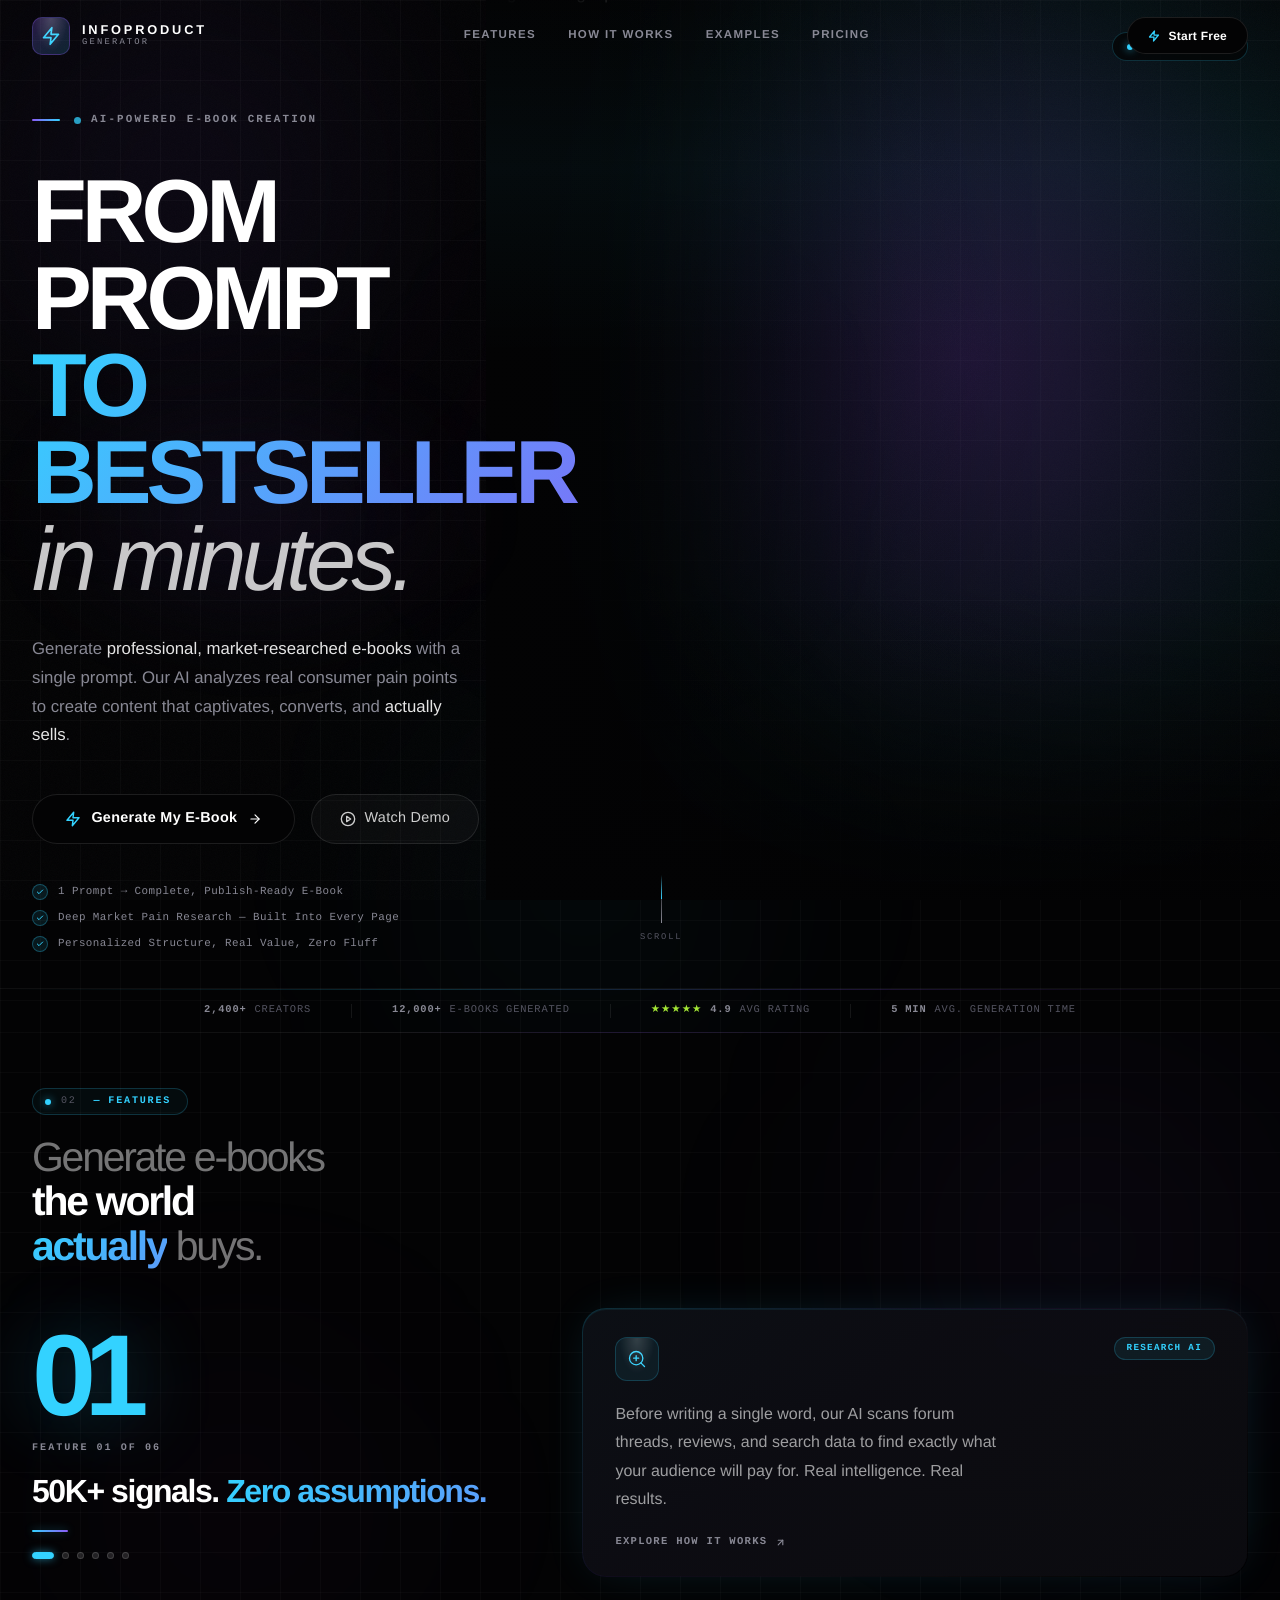
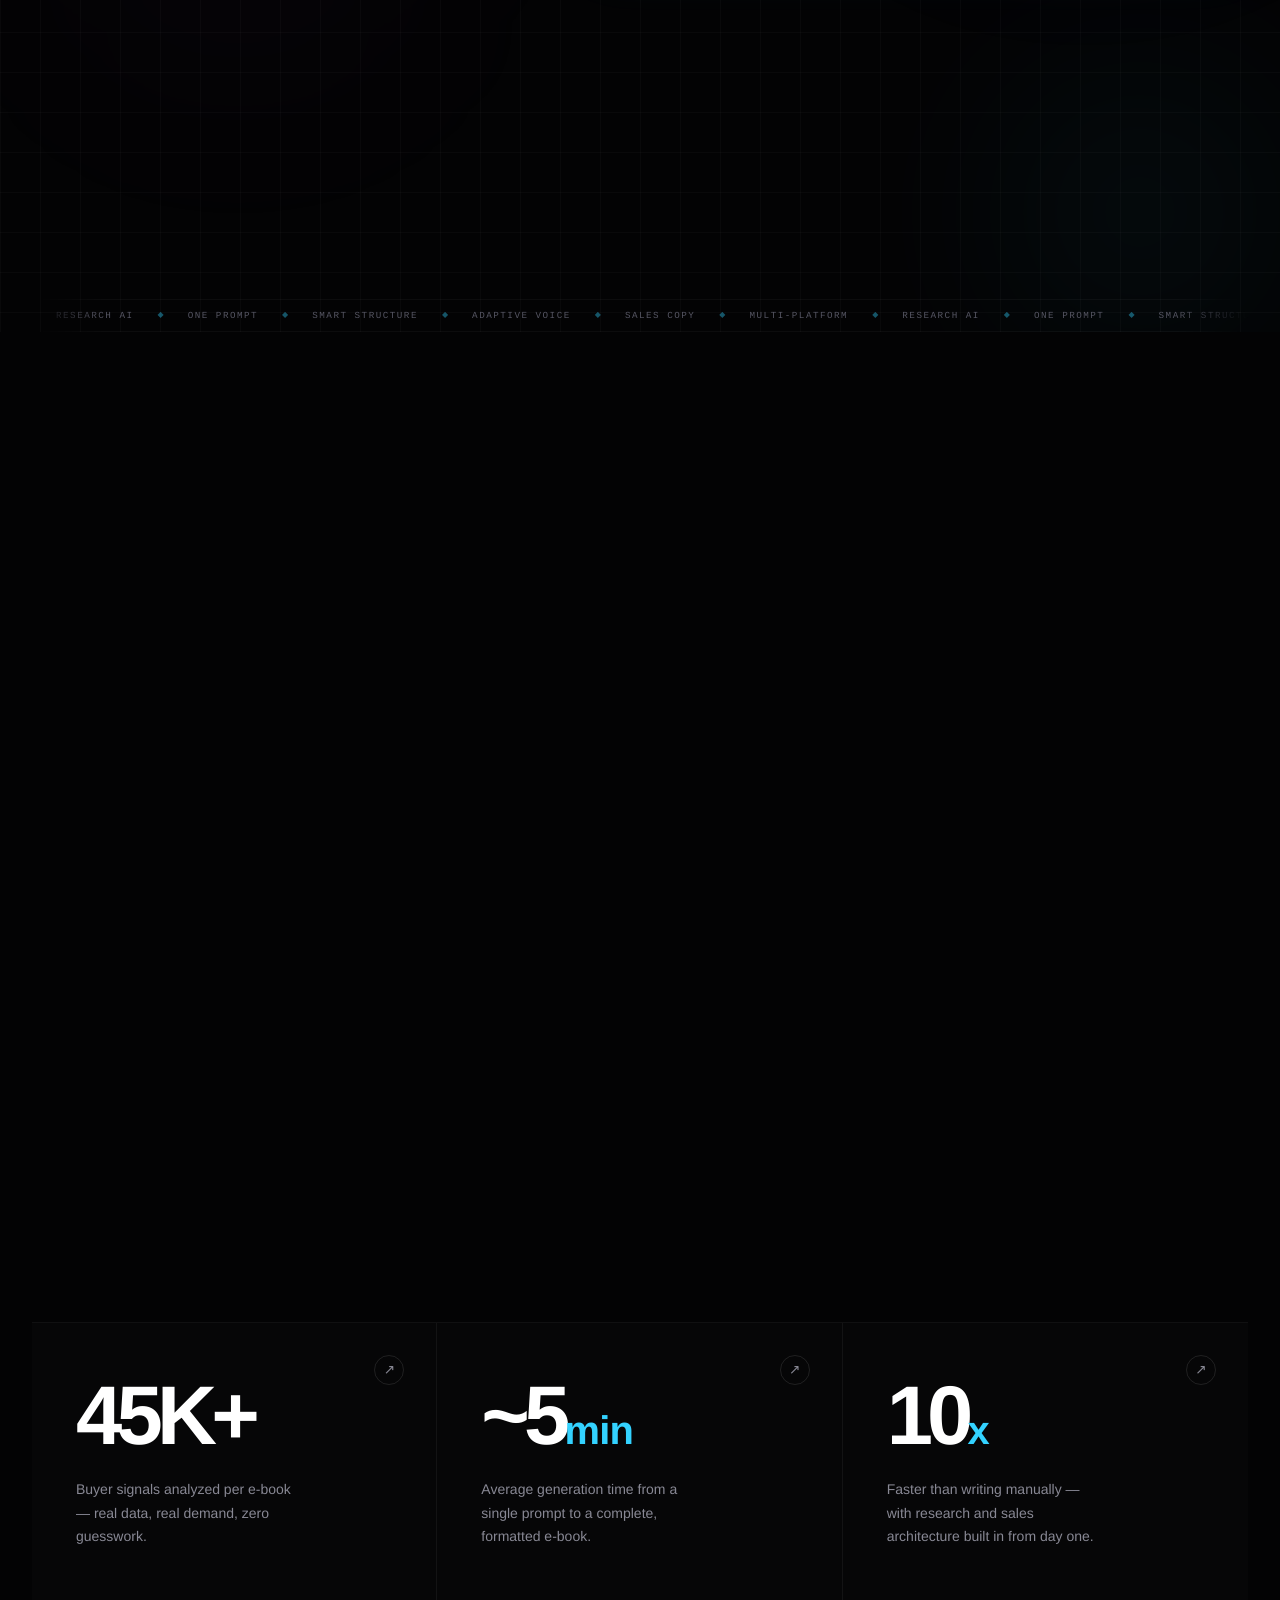
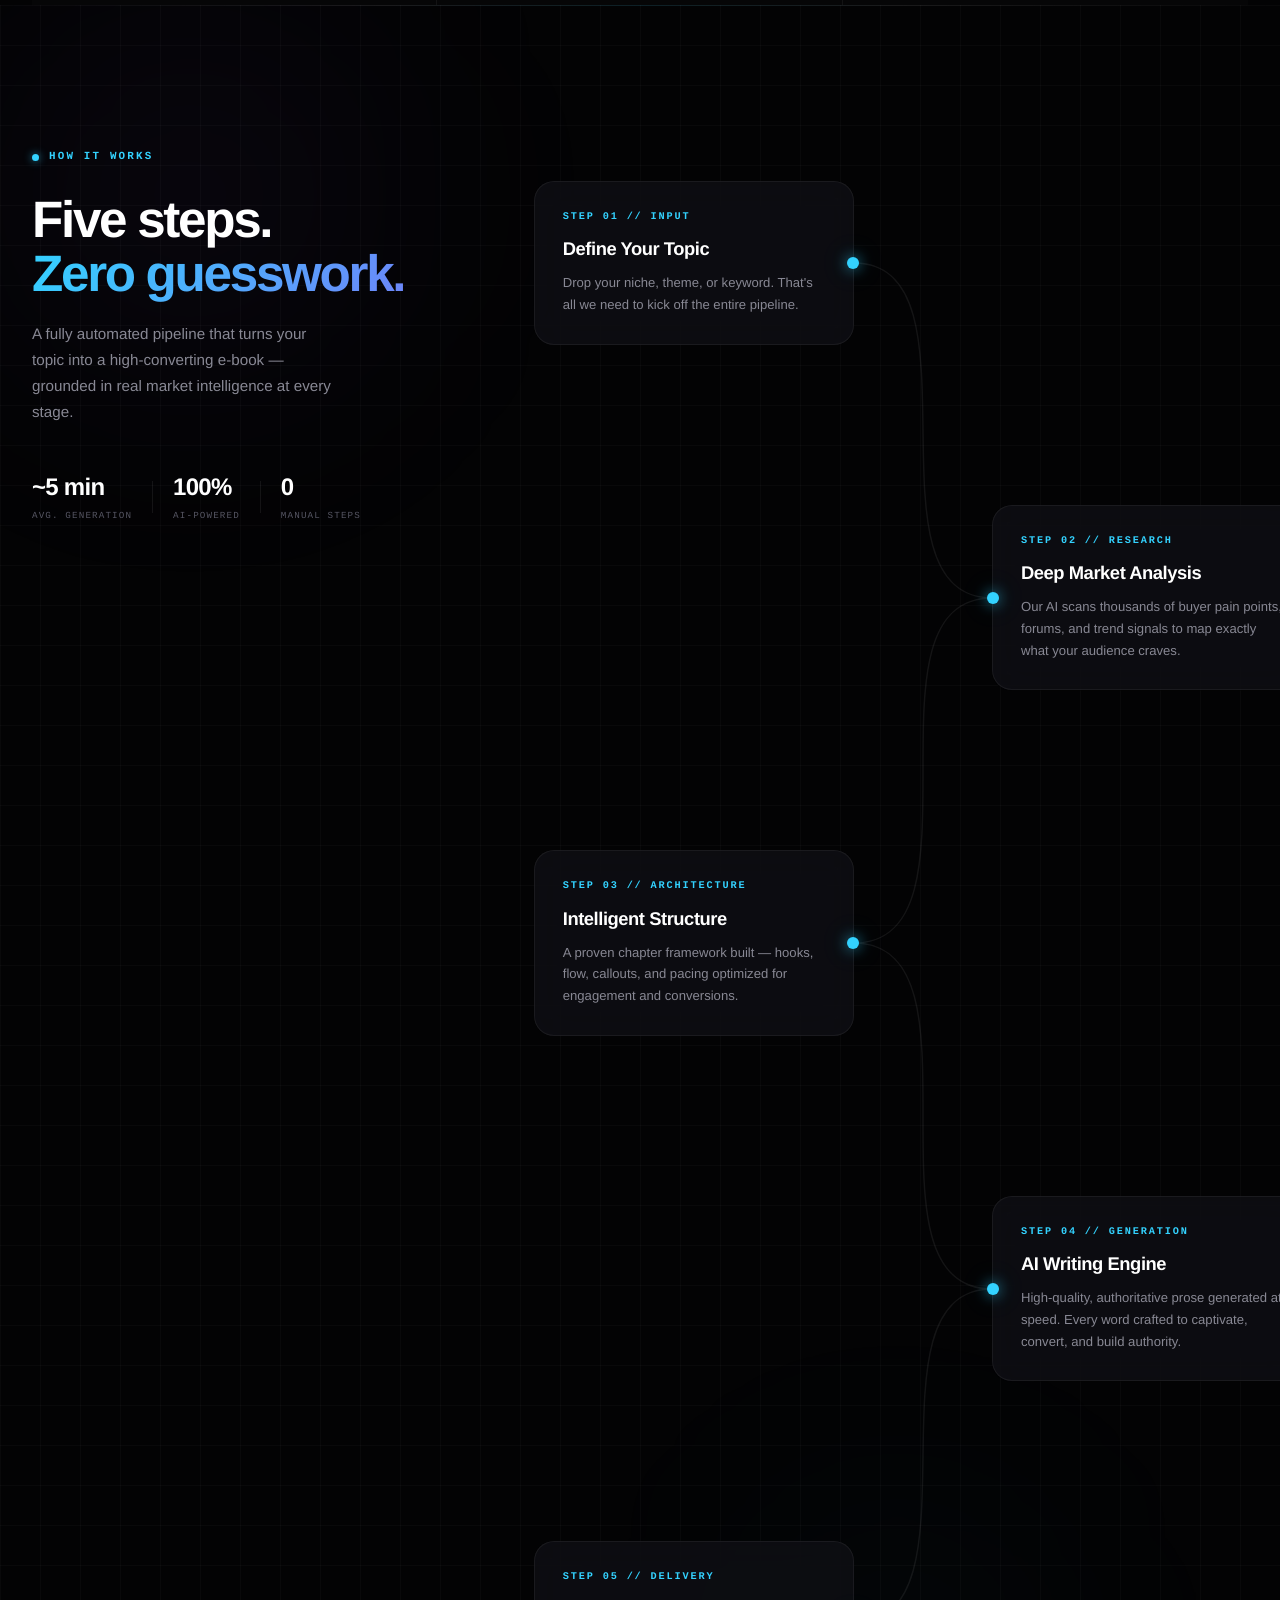
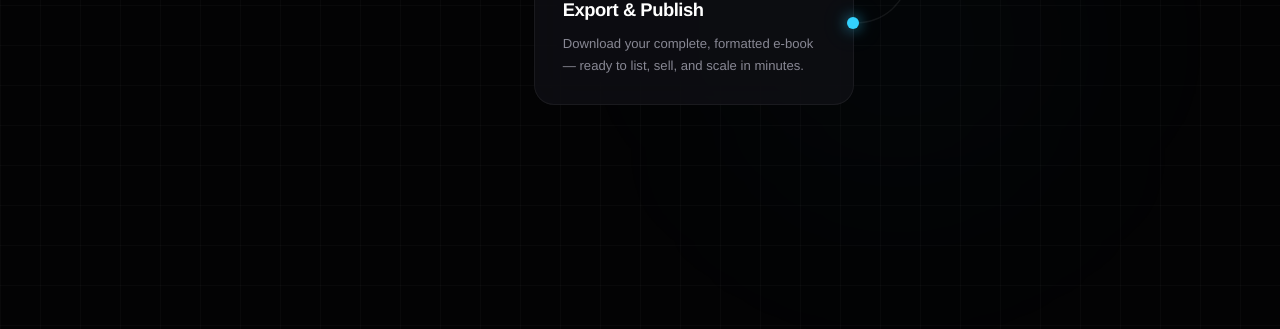
==== commit 8610d4b3: "Bug da linha azul arrumado" ====
--- a/site/hero.html
+++ b/site/hero.html
@@ -775,12 +775,10 @@
 
 function drawCurve(){
 if(cards.length<2)return;
-const rect=stack.getBoundingClientRect();
 const pts=Array.from(cards).map(card=>{
-const cr=card.getBoundingClientRect();
 const isLeft=card.classList.contains('sp-left');
-const x=isLeft?(cr.right-rect.left)+6:(cr.left-rect.left)-6;
-const y=(cr.top-rect.top)+(cr.height/2);
+const x=isLeft?(card.offsetLeft+card.offsetWidth):card.offsetLeft;
+const y=card.offsetTop+card.offsetHeight/2;
 return{x,y,isLeft};
 });
 let d=`M ${pts[0].x} ${pts[0].y} `;
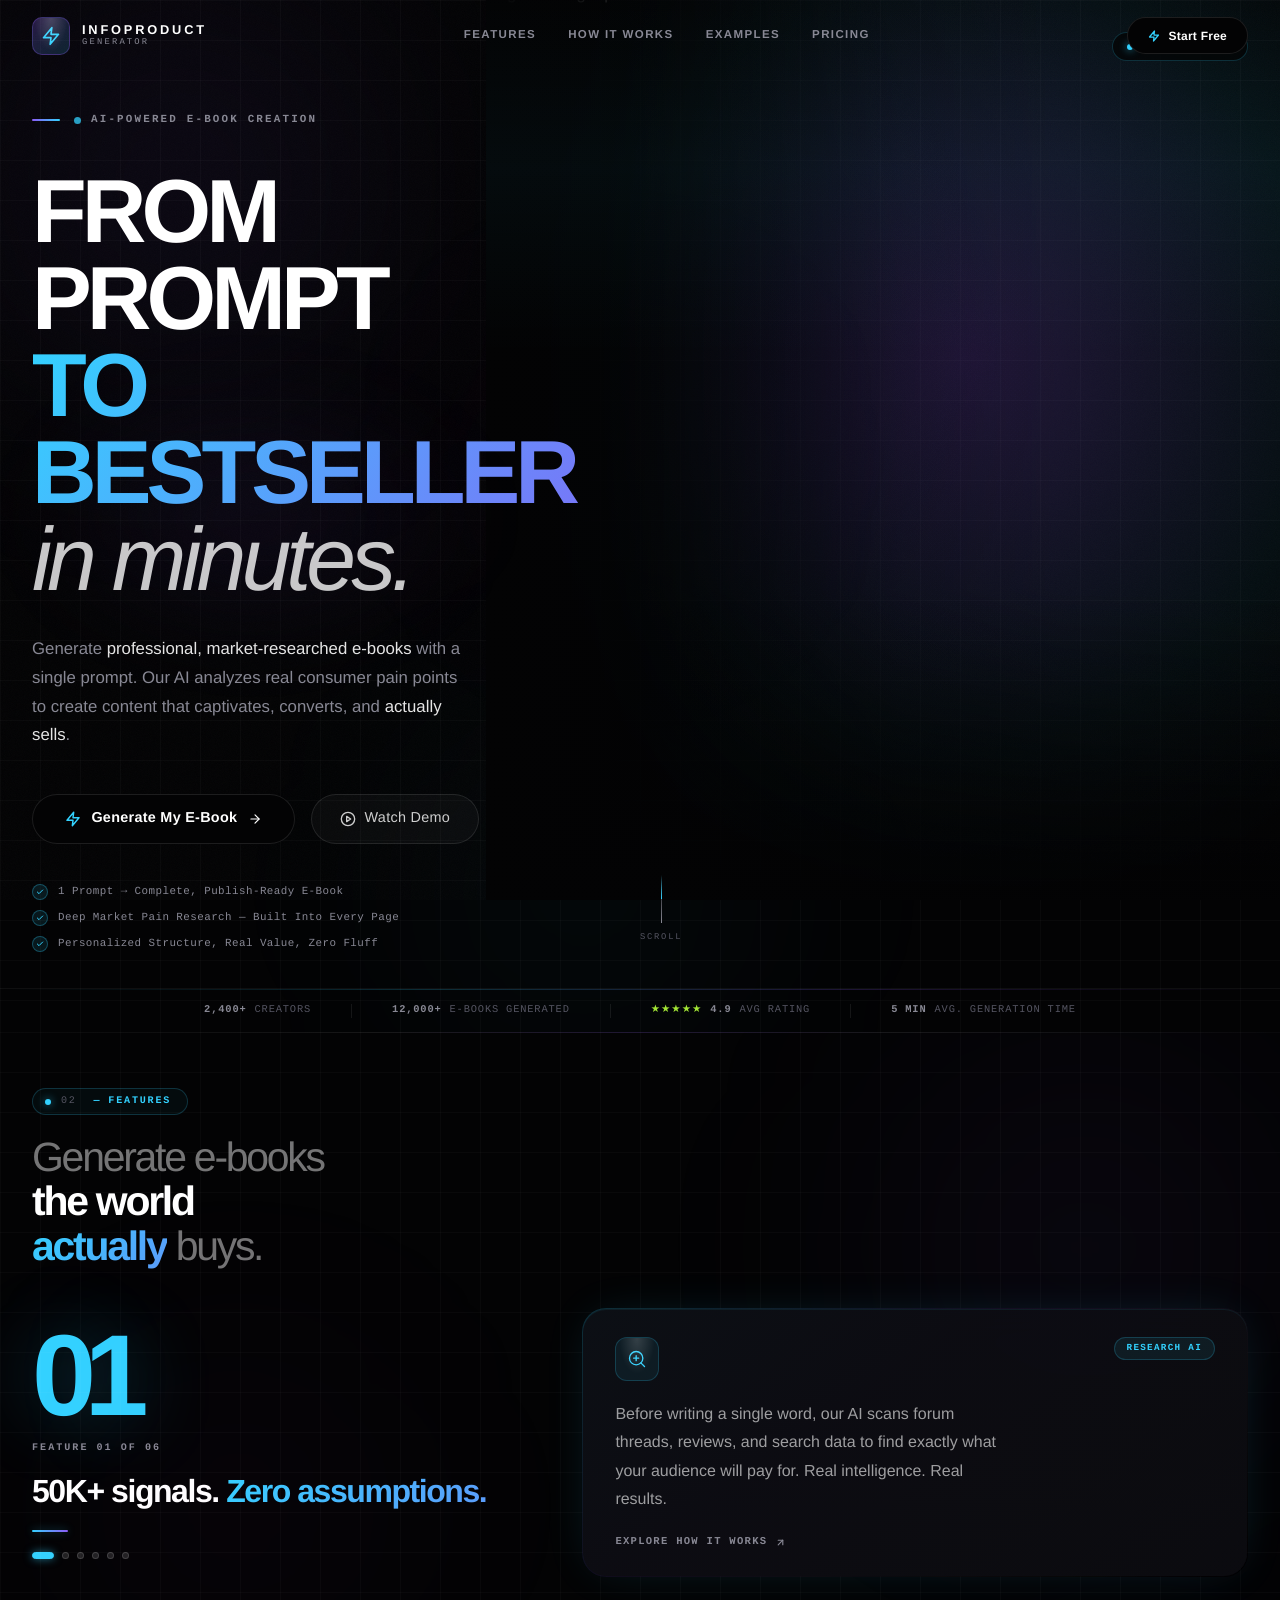
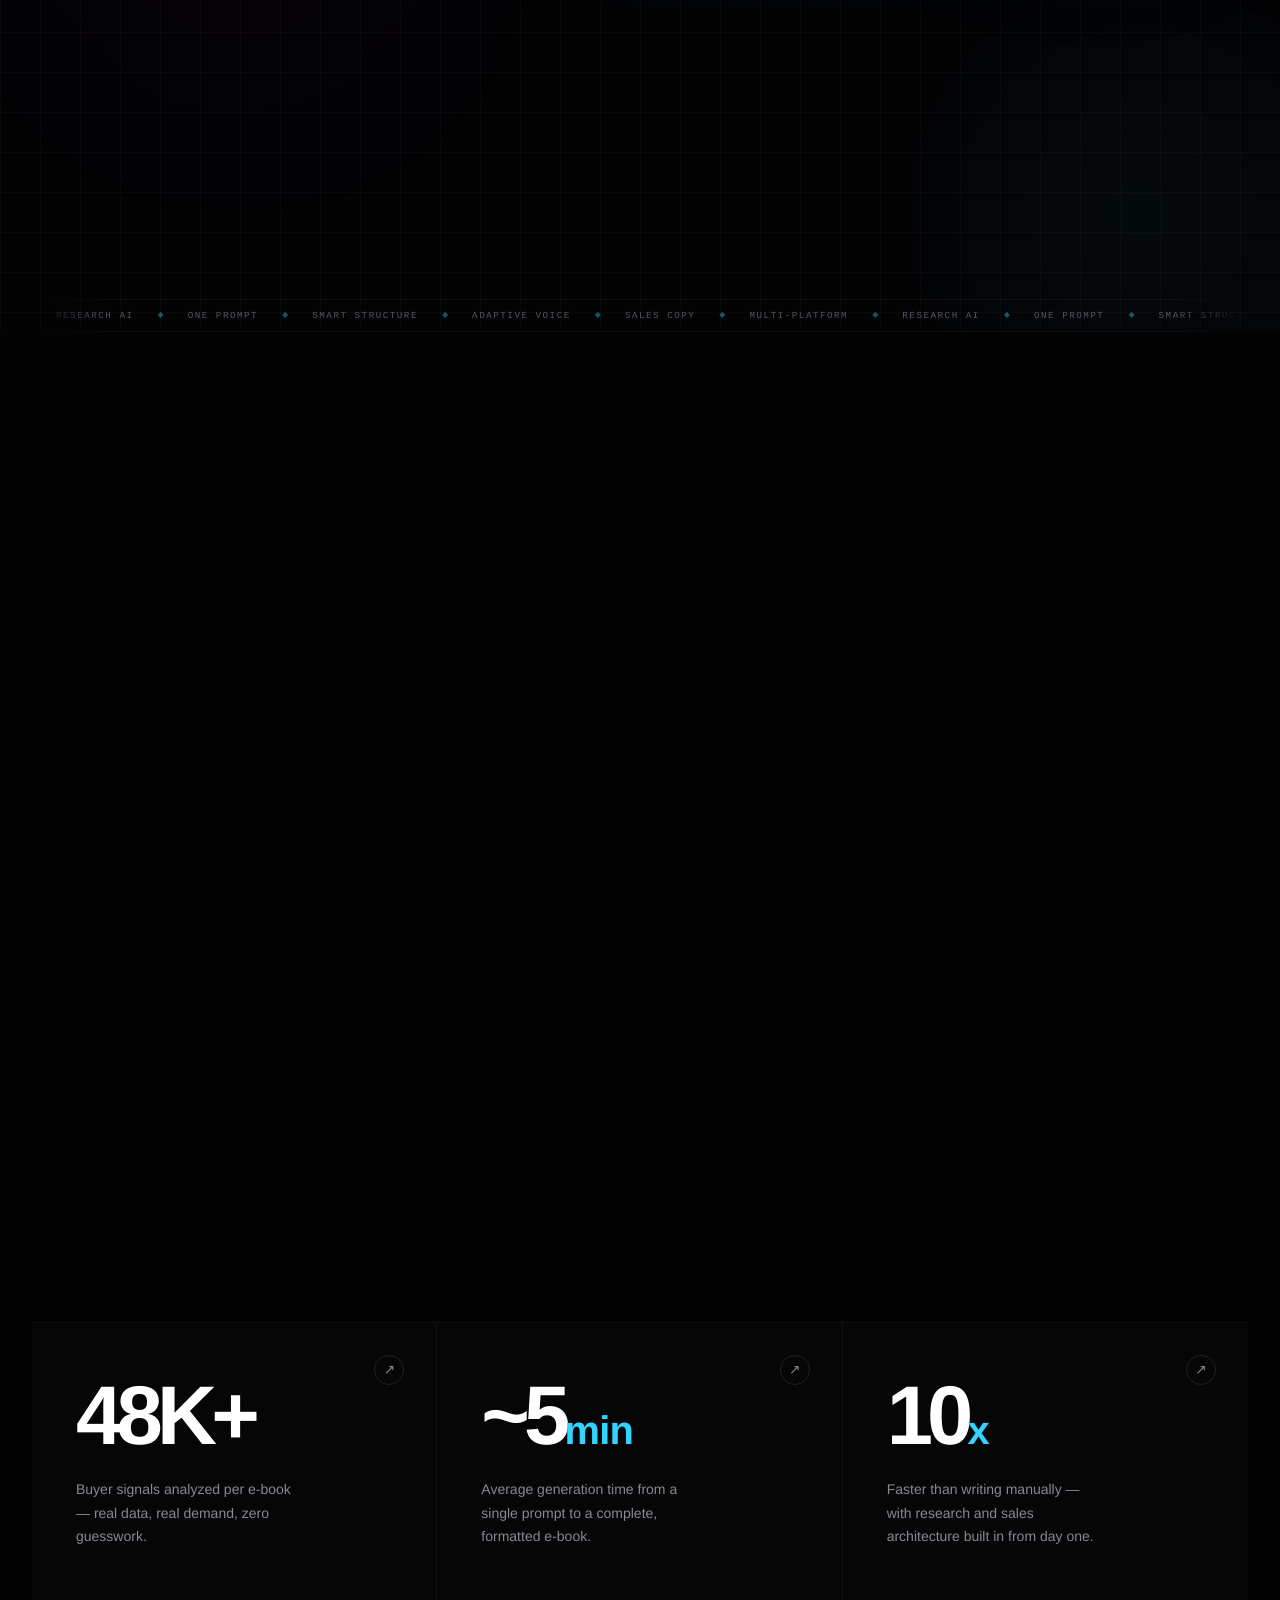
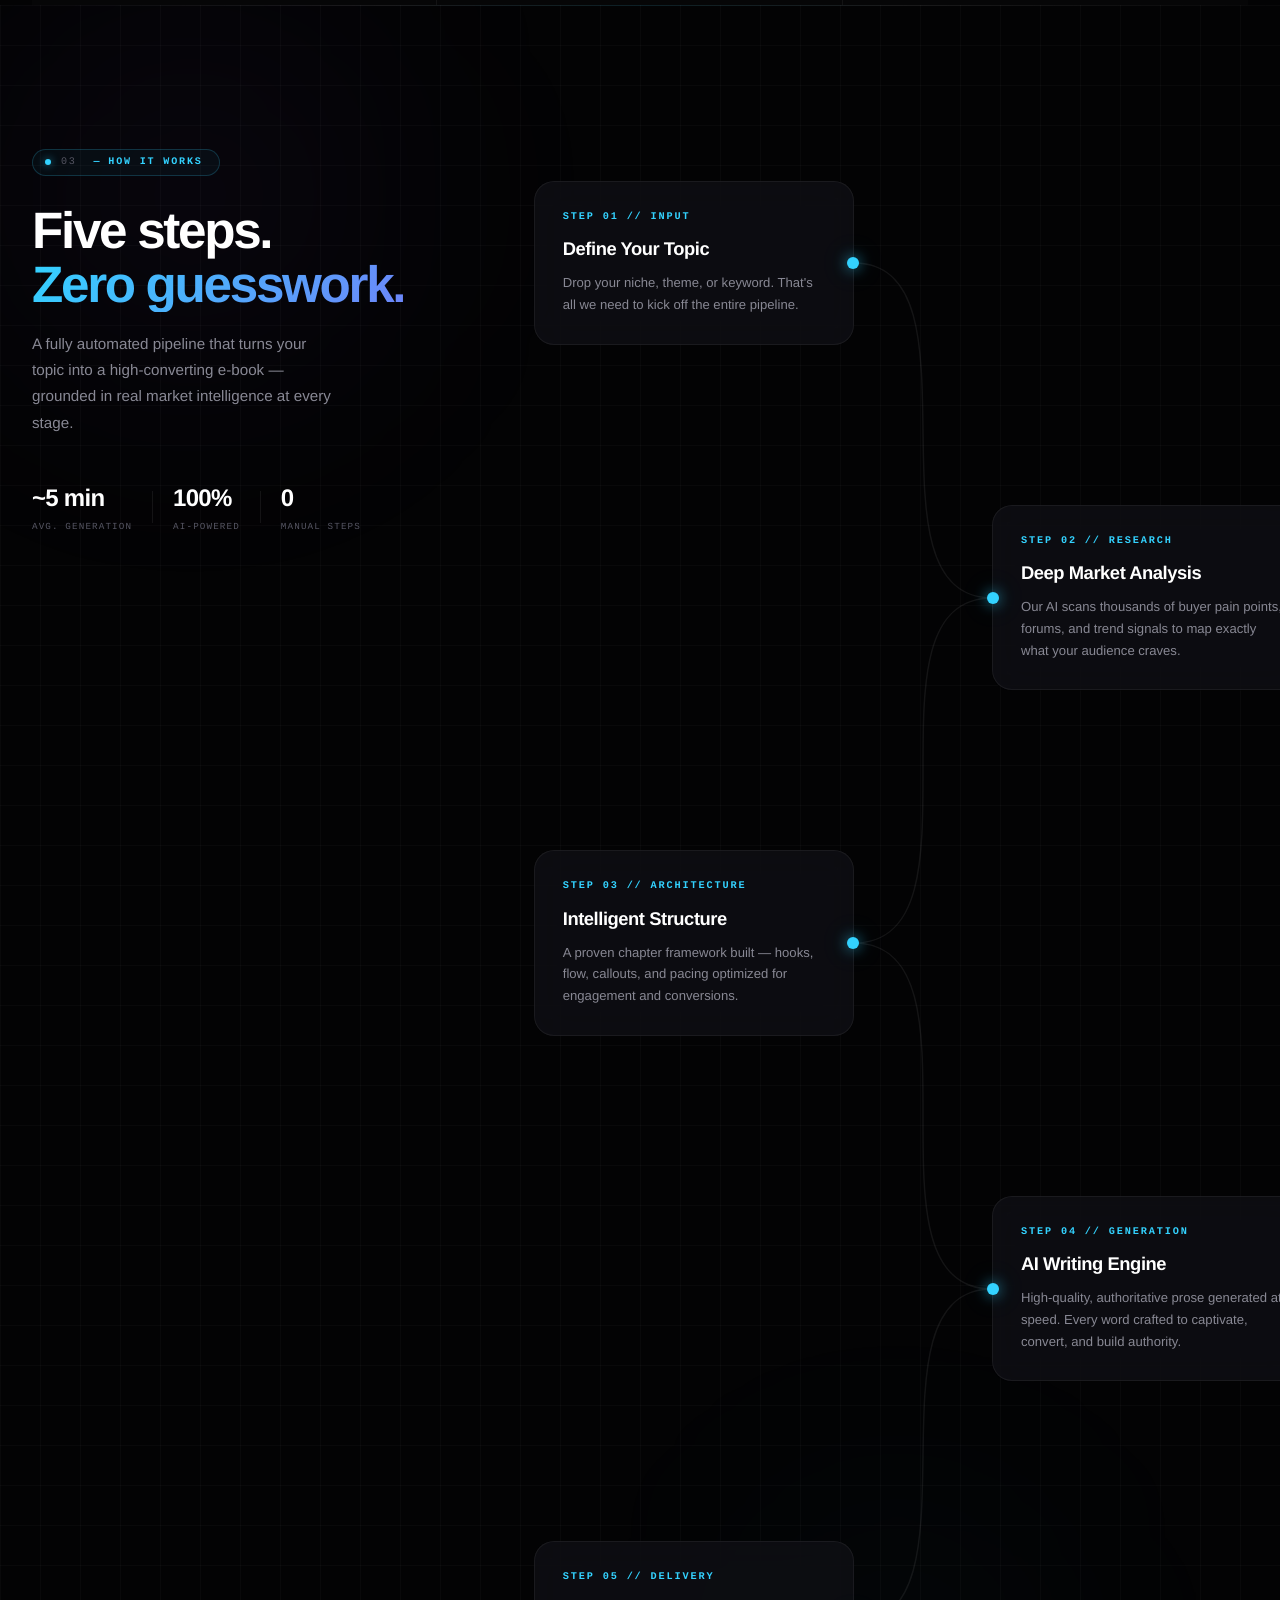
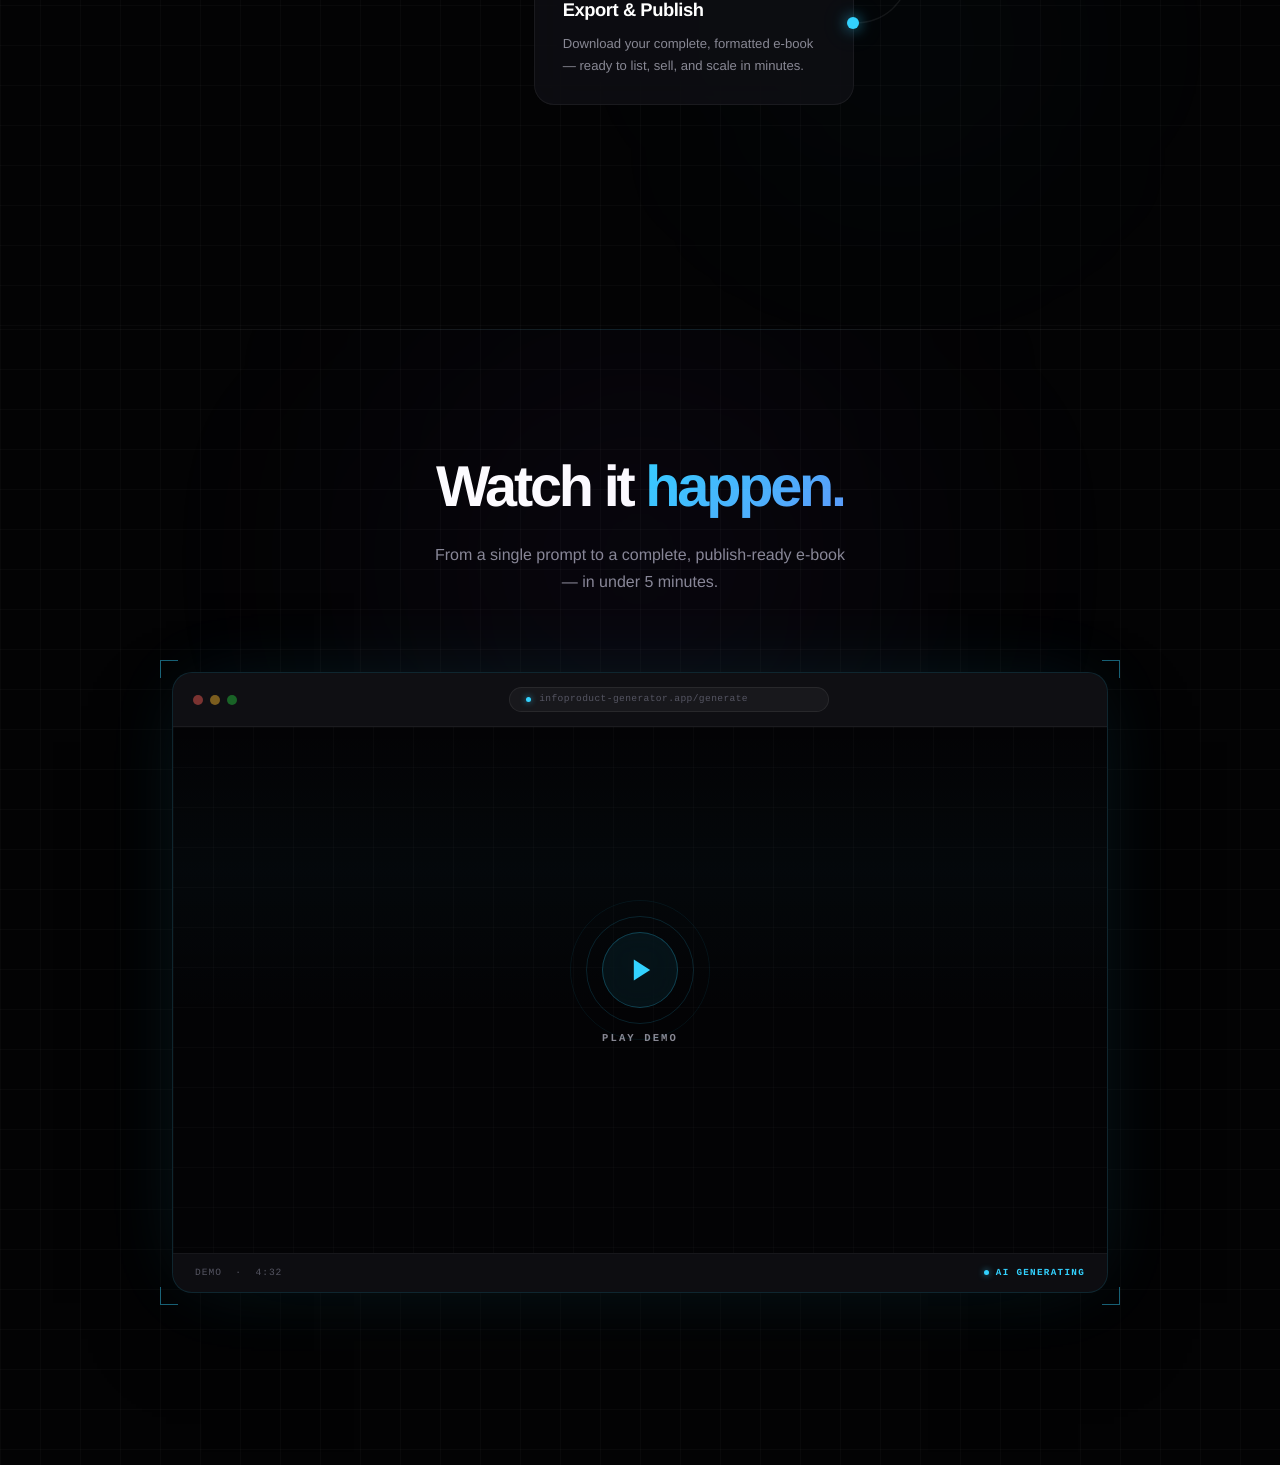
==== commit 9b6f4f6b: "Quarta dobra finalizada" ====
--- a/site/hero.html
+++ b/site/hero.html
@@ -251,7 +251,7 @@
 <svg width="14" height="14" viewBox="0 0 24 24" fill="none" stroke="currentColor" stroke-width="2" stroke-linecap="round" stroke-linejoin="round"><path d="M5 12h14"/><path d="m12 5 7 7-7 7"/></svg>
 </span>
 </a>
-<a class="btn-glass" href="#how-it-works">
+<a class="btn-glass" href="#demo">
 <svg width="16" height="16" viewBox="0 0 24 24" fill="none" stroke="currentColor" stroke-width="2" stroke-linecap="round" stroke-linejoin="round"><circle cx="12" cy="12" r="10"/><polygon points="10 8 16 12 10 16 10 8"/></svg>
 Watch Demo
 </a>
@@ -514,7 +514,7 @@
 @media(max-width:900px){.sp-inner{grid-template-columns:1fr;gap:3rem}}
 .sp-info{position:sticky;top:8rem}
 @media(max-width:900px){.sp-info{position:relative;top:0}}
-.sp-tagline{display:flex;align-items:center;gap:.625rem;font-family:var(--font-mono);font-size:.68rem;font-weight:700;letter-spacing:.2em;text-transform:uppercase;color:var(--color-cyan);margin-bottom:1.75rem}
+.sp-tagline{display:inline-flex;align-items:center;gap:.625rem;padding:.3rem 1rem .3rem .75rem;border-radius:9999px;border:1px solid rgba(51,210,255,.2);background:rgba(51,210,255,.04);font-family:var(--font-mono);font-size:.63rem;font-weight:700;letter-spacing:.18em;text-transform:uppercase;color:var(--color-cyan);margin-bottom:1.75rem}
 .sp-tagline-dot{width:7px;height:7px;border-radius:50%;background:var(--color-cyan);box-shadow:0 0 8px rgba(51,210,255,.65);flex-shrink:0}
 .sp-h2{font-family:var(--font-display);font-size:clamp(2.2rem,4vw,3.2rem);font-weight:700;letter-spacing:-.045em;line-height:1.06;color:#fff;margin-bottom:1.25rem}
 .sp-h2-grad{background:linear-gradient(130deg,var(--color-cyan) 0%,var(--color-violet) 60%);-webkit-background-clip:text;-webkit-text-fill-color:transparent;background-clip:text;display:block;background-size:220% 220%;animation:shimmer 8s ease-in-out infinite}
@@ -554,7 +554,7 @@
 <div class="sp-inner">
 <!-- LEFT: Sticky headline -->
 <div class="sp-info">
-<div class="sp-tagline"><span class="sp-tagline-dot"></span>How It Works</div>
+<div class="sp-tagline"><span class="sf-tag-dot"></span><span style="color:var(--color-dim);font-weight:400">03</span>&ensp;—&ensp;How It Works</div>
 <h2 class="sp-h2">Five steps.<span class="sp-h2-grad">Zero guesswork.</span></h2>
 <p class="sp-sub">A fully automated pipeline that turns your topic into a high-converting e-book — grounded in real market intelligence at every stage.</p>
 <div class="sp-stats">
@@ -617,6 +617,113 @@
 <div class="sp-step-label">Step 05 // Delivery</div>
 <div class="sp-step-title">Export & Publish</div>
 <div class="sp-step-desc">Download your complete, formatted e-book — ready to list, sell, and scale in minutes.</div>
+</div>
+</div>
+</div>
+</div>
+</section>
+
+<!-- ══════════════════════════════════════════════ -->
+<!-- DEMO — Section styles                          -->
+<!-- ══════════════════════════════════════════════ -->
+<style>
+.section-demo{position:relative;padding:8rem 0 10rem;background:var(--color-bg)}
+.section-demo::before{content:'';position:absolute;top:0;left:0;right:0;height:1px;background:linear-gradient(90deg,transparent,rgba(255,255,255,.06) 30%,rgba(51,210,255,.12) 50%,rgba(255,255,255,.06) 70%,transparent);z-index:1}
+.sd-bg{position:absolute;inset:0;pointer-events:none;overflow:hidden}
+.sd-grid{position:absolute;inset:0;background-image:linear-gradient(rgba(255,255,255,.022) 1px,transparent 1px),linear-gradient(90deg,rgba(255,255,255,.022) 1px,transparent 1px);background-size:40px 40px}
+.sd-blob{width:700px;height:700px;background:radial-gradient(circle,rgba(139,92,246,.07),transparent 70%);top:-120px;left:50%;transform:translateX(-50%);animation:subtleDrift 22s ease-in-out infinite}
+.sd-inner{max-width:1320px;margin:0 auto;padding:0 2rem}
+/* Header */
+.sd-header{text-align:center;margin-bottom:4rem;display:flex;flex-direction:column;align-items:center;gap:1.5rem}
+.sd-headline{font-family:var(--font-display);font-size:clamp(2.5rem,4.5vw,4rem);font-weight:700;letter-spacing:-.055em;line-height:1.05;color:#fff}
+.sd-hl-grad{background:linear-gradient(130deg,var(--color-cyan) 0%,var(--color-violet) 100%);-webkit-background-clip:text;-webkit-text-fill-color:transparent;background-clip:text;background-size:220% 220%;animation:shimmer 7s ease-in-out infinite;display:inline}
+.sd-sub{font-family:var(--font-body);font-size:1rem;color:var(--color-muted);max-width:48ch;line-height:1.7;margin:0}
+/* Video wrap + corner brackets */
+.sd-video-wrap{position:relative;max-width:960px;margin:0 auto;padding:12px}
+.sd-corner{position:absolute;width:18px;height:18px}
+.sd-corner-tl{top:0;left:0;border-top:1.5px solid rgba(51,210,255,.45);border-left:1.5px solid rgba(51,210,255,.45)}
+.sd-corner-tr{top:0;right:0;border-top:1.5px solid rgba(51,210,255,.45);border-right:1.5px solid rgba(51,210,255,.45)}
+.sd-corner-bl{bottom:0;left:0;border-bottom:1.5px solid rgba(51,210,255,.45);border-left:1.5px solid rgba(51,210,255,.45)}
+.sd-corner-br{bottom:0;right:0;border-bottom:1.5px solid rgba(51,210,255,.45);border-right:1.5px solid rgba(51,210,255,.45)}
+/* Video frame */
+.sd-video-frame{background:rgba(10,10,14,.97);border:1px solid rgba(51,210,255,.14);border-radius:1.25rem;overflow:hidden;box-shadow:0 0 80px -20px rgba(51,210,255,.14),0 40px 100px -30px rgba(0,0,0,.7);transition:box-shadow .6s var(--ease-out),border-color .6s}
+.sd-video-frame:hover{box-shadow:0 0 120px -15px rgba(51,210,255,.22),0 40px 100px -30px rgba(0,0,0,.7);border-color:rgba(51,210,255,.26)}
+/* Browser chrome */
+.sd-chrome{display:flex;align-items:center;gap:.875rem;padding:.875rem 1.25rem;border-bottom:1px solid rgba(255,255,255,.05);background:rgba(255,255,255,.025)}
+.sd-chrome-dots{display:flex;gap:.45rem;flex-shrink:0}
+.sd-chrome-dot{width:10px;height:10px;border-radius:50%}
+.sd-chrome-dot:nth-child(1){background:rgba(255,95,87,.45)}
+.sd-chrome-dot:nth-child(2){background:rgba(255,189,46,.45)}
+.sd-chrome-dot:nth-child(3){background:rgba(39,201,63,.45)}
+.sd-chrome-bar{flex:1;max-width:320px;margin:0 auto;background:rgba(255,255,255,.04);border:1px solid rgba(255,255,255,.07);border-radius:9999px;padding:.28rem 1rem;display:flex;align-items:center;gap:.5rem}
+.sd-chrome-bar-dot{width:5px;height:5px;border-radius:50%;background:var(--color-cyan);box-shadow:0 0 6px rgba(51,210,255,.7);flex-shrink:0;animation:ping 2s cubic-bezier(0,0,.2,1) infinite}
+.sd-chrome-url{font-family:var(--font-mono);font-size:.6rem;color:var(--color-dim);letter-spacing:.04em;white-space:nowrap;overflow:hidden;text-overflow:ellipsis}
+/* Video placeholder area */
+.sd-video-area{position:relative;aspect-ratio:16/9;background:rgba(3,3,4,.88);display:flex;align-items:center;justify-content:center;overflow:hidden}
+.sd-grid-overlay{position:absolute;inset:0;background-image:linear-gradient(rgba(255,255,255,.018) 1px,transparent 1px),linear-gradient(90deg,rgba(255,255,255,.018) 1px,transparent 1px);background-size:40px 40px;pointer-events:none}
+.sd-scan{position:absolute;top:0;left:0;right:0;height:55%;background:linear-gradient(to bottom,transparent,rgba(51,210,255,.022),transparent);pointer-events:none;animation:scanLine 9s ease-in-out infinite}
+/* Play button */
+.sd-play{position:relative;display:flex;flex-direction:column;align-items:center;gap:1.5rem;z-index:2}
+.sd-play-btn{position:relative;width:76px;height:76px;border-radius:50%;background:rgba(51,210,255,.07);border:1.5px solid rgba(51,210,255,.25);display:flex;align-items:center;justify-content:center;color:var(--color-cyan);cursor:pointer;transition:all .45s var(--ease-out);backdrop-filter:blur(16px)}
+.sd-play-btn:hover{background:rgba(51,210,255,.16);border-color:rgba(51,210,255,.55);transform:scale(1.1);box-shadow:0 0 40px rgba(51,210,255,.3)}
+.sd-play-ring{position:absolute;inset:-16px;border-radius:50%;border:1px solid rgba(51,210,255,.15);animation:ping 2.8s cubic-bezier(0,0,.2,1) infinite}
+.sd-play-ring-2{position:absolute;inset:-32px;border-radius:50%;border:1px solid rgba(51,210,255,.07);animation:ping 2.8s cubic-bezier(0,0,.2,1) infinite;animation-delay:.65s}
+.sd-play-label{font-family:var(--font-mono);font-size:.66rem;font-weight:700;letter-spacing:.2em;text-transform:uppercase;color:var(--color-muted)}
+/* Bottom bar */
+.sd-video-bottom{display:flex;align-items:center;justify-content:space-between;padding:.75rem 1.375rem;border-top:1px solid rgba(255,255,255,.045);background:rgba(255,255,255,.015)}
+.sd-duration{font-family:var(--font-mono);font-size:.6rem;letter-spacing:.1em;text-transform:uppercase;color:var(--color-dim)}
+.sd-live-badge{display:flex;align-items:center;gap:.45rem;font-family:var(--font-mono);font-size:.58rem;font-weight:700;letter-spacing:.14em;text-transform:uppercase;color:var(--color-cyan)}
+.sd-live-dot{width:5px;height:5px;border-radius:50%;background:var(--color-cyan);box-shadow:0 0 6px rgba(51,210,255,.7);animation:ping 1.5s cubic-bezier(0,0,.2,1) infinite}
+</style>
+<!-- ══════════════════════════════════════════════ -->
+<!-- DEMO — Section HTML                            -->
+<!-- ══════════════════════════════════════════════ -->
+<section class="section-demo" id="demo">
+<div class="sd-bg"><div class="sd-grid"></div><div class="blob sd-blob"></div></div>
+<div class="sd-inner">
+<!-- Header -->
+<div class="sd-header">
+<h2 class="sd-headline">Watch it <span class="sd-hl-grad">happen.</span></h2>
+<p class="sd-sub">From a single prompt to a complete, publish-ready e-book — in under 5 minutes.</p>
+</div>
+<!-- Video box -->
+<div class="sd-video-wrap">
+<div class="sd-corner sd-corner-tl"></div>
+<div class="sd-corner sd-corner-tr"></div>
+<div class="sd-corner sd-corner-bl"></div>
+<div class="sd-corner sd-corner-br"></div>
+<div class="sd-video-frame">
+<!-- Browser chrome -->
+<div class="sd-chrome">
+<div class="sd-chrome-dots">
+<span class="sd-chrome-dot"></span>
+<span class="sd-chrome-dot"></span>
+<span class="sd-chrome-dot"></span>
+</div>
+<div class="sd-chrome-bar">
+<span class="sd-chrome-bar-dot"></span>
+<span class="sd-chrome-url">infoproduct-generator.app/generate</span>
+</div>
+</div>
+<!-- Video placeholder -->
+<div class="sd-video-area">
+<div class="sd-grid-overlay"></div>
+<div class="sd-scan"></div>
+<div class="sd-play">
+<div style="position:relative">
+<div class="sd-play-ring"></div>
+<div class="sd-play-ring-2"></div>
+<button class="sd-play-btn" aria-label="Play demo video">
+<svg width="28" height="28" viewBox="0 0 24 24" fill="currentColor" style="margin-left:3px"><polygon points="5 3 19 12 5 21 5 3"/></svg>
+</button>
+</div>
+<span class="sd-play-label">Play Demo</span>
+</div>
+</div>
+<!-- Bottom status bar -->
+<div class="sd-video-bottom">
+<span class="sd-duration">Demo &nbsp;·&nbsp; 4:32</span>
+<div class="sd-live-badge"><span class="sd-live-dot"></span>AI Generating</div>
 </div>
 </div>
 </div>
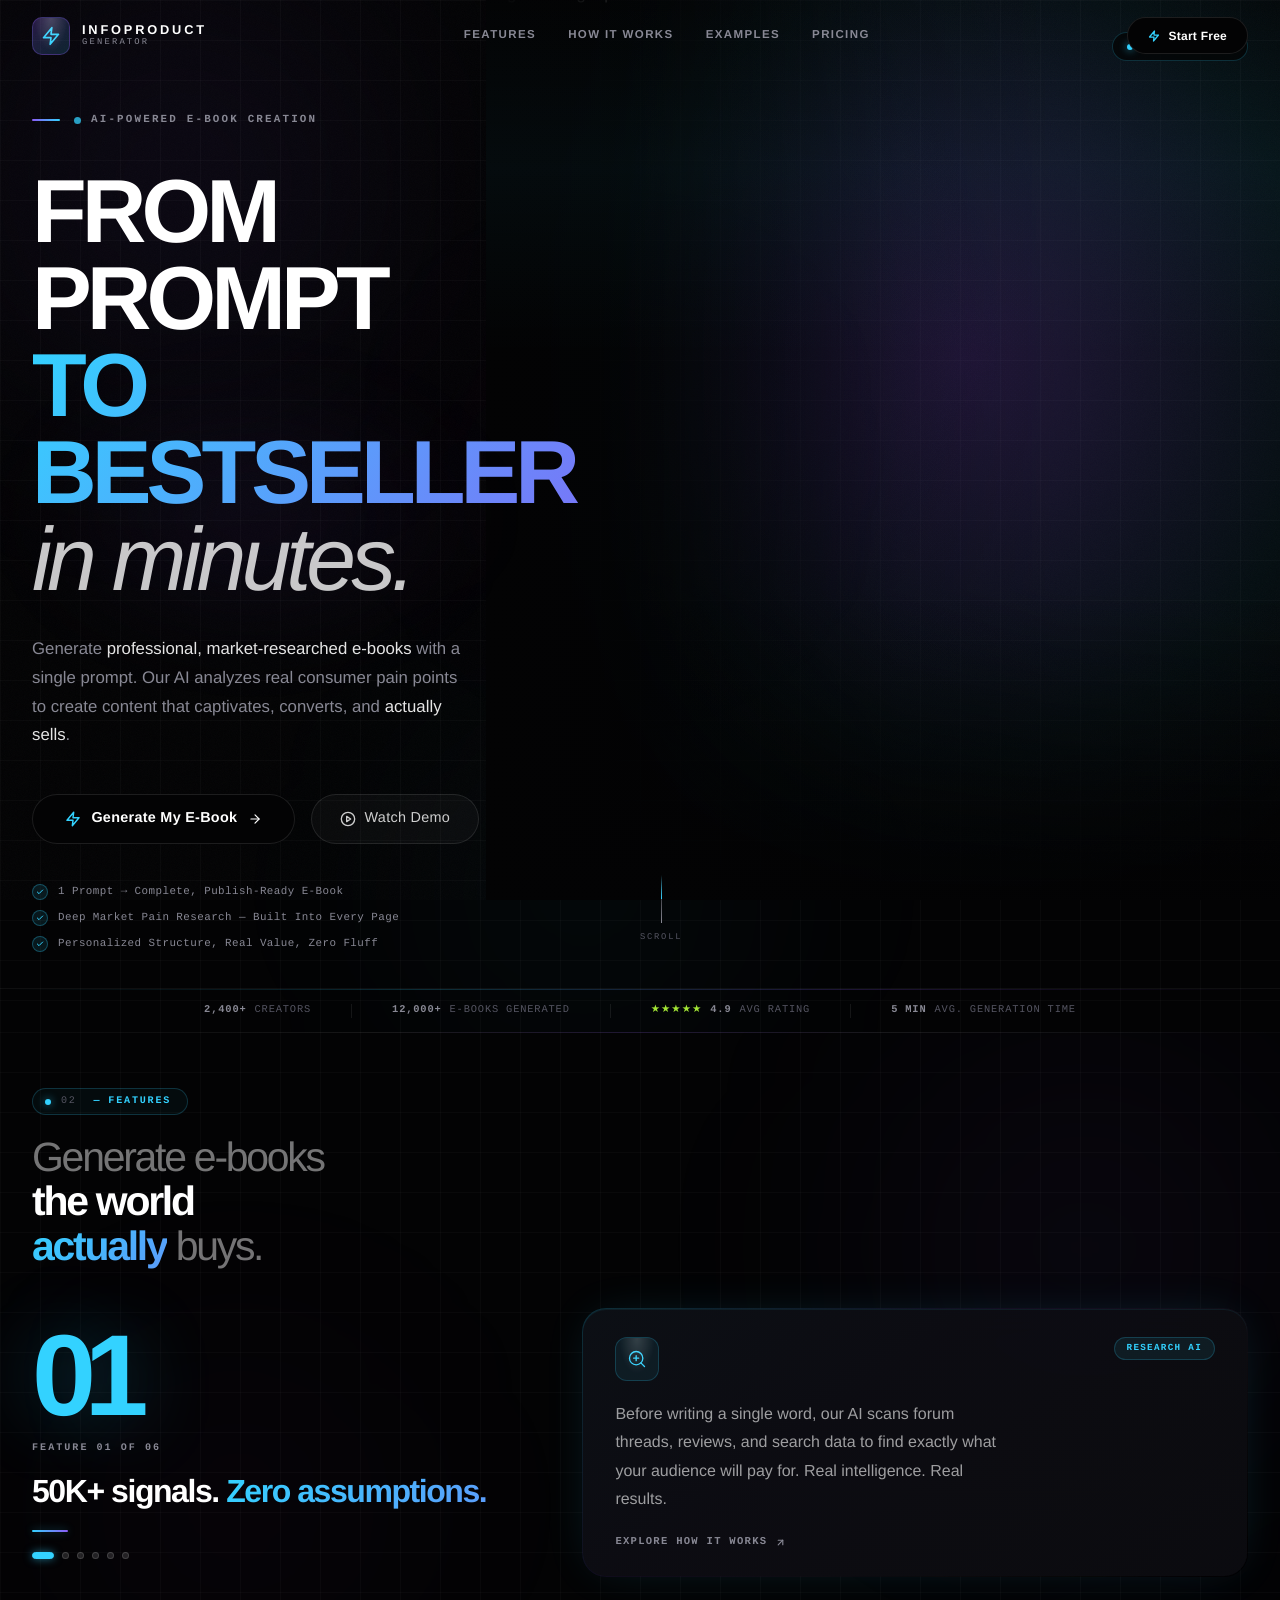
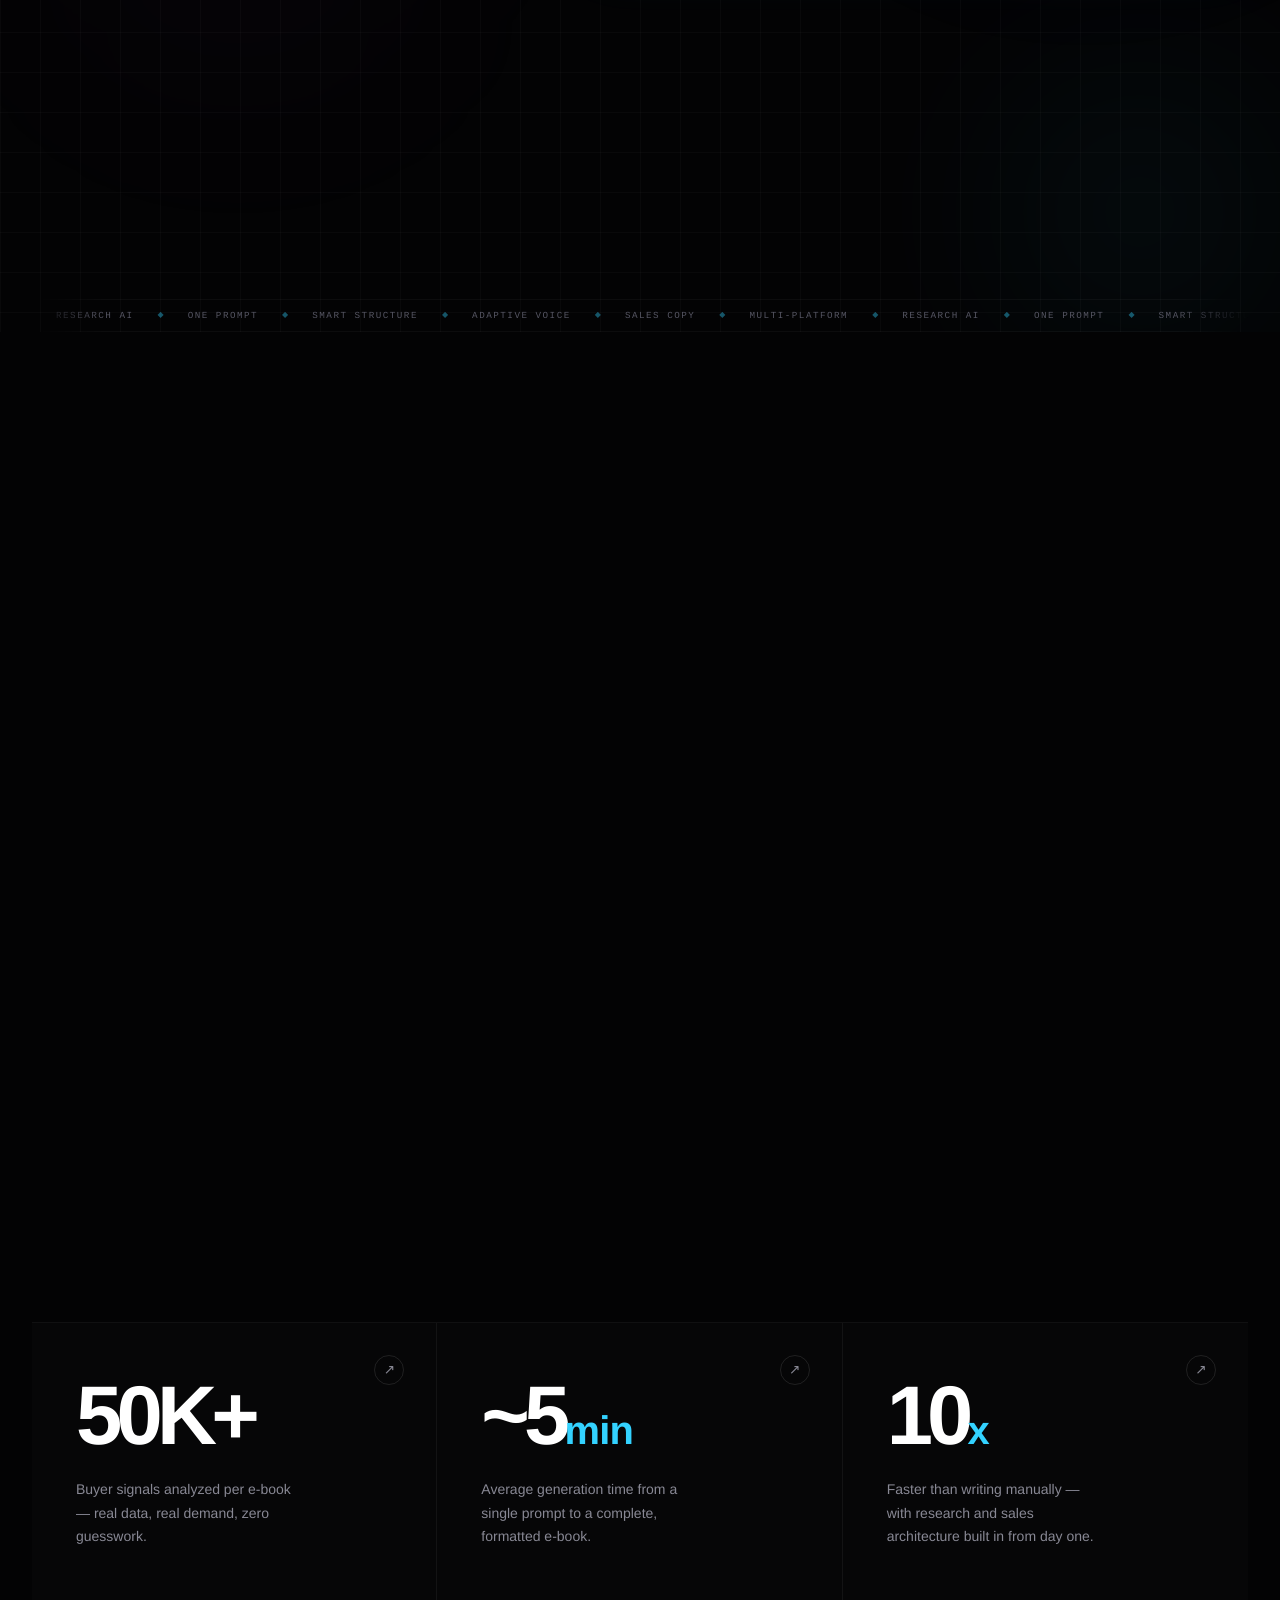
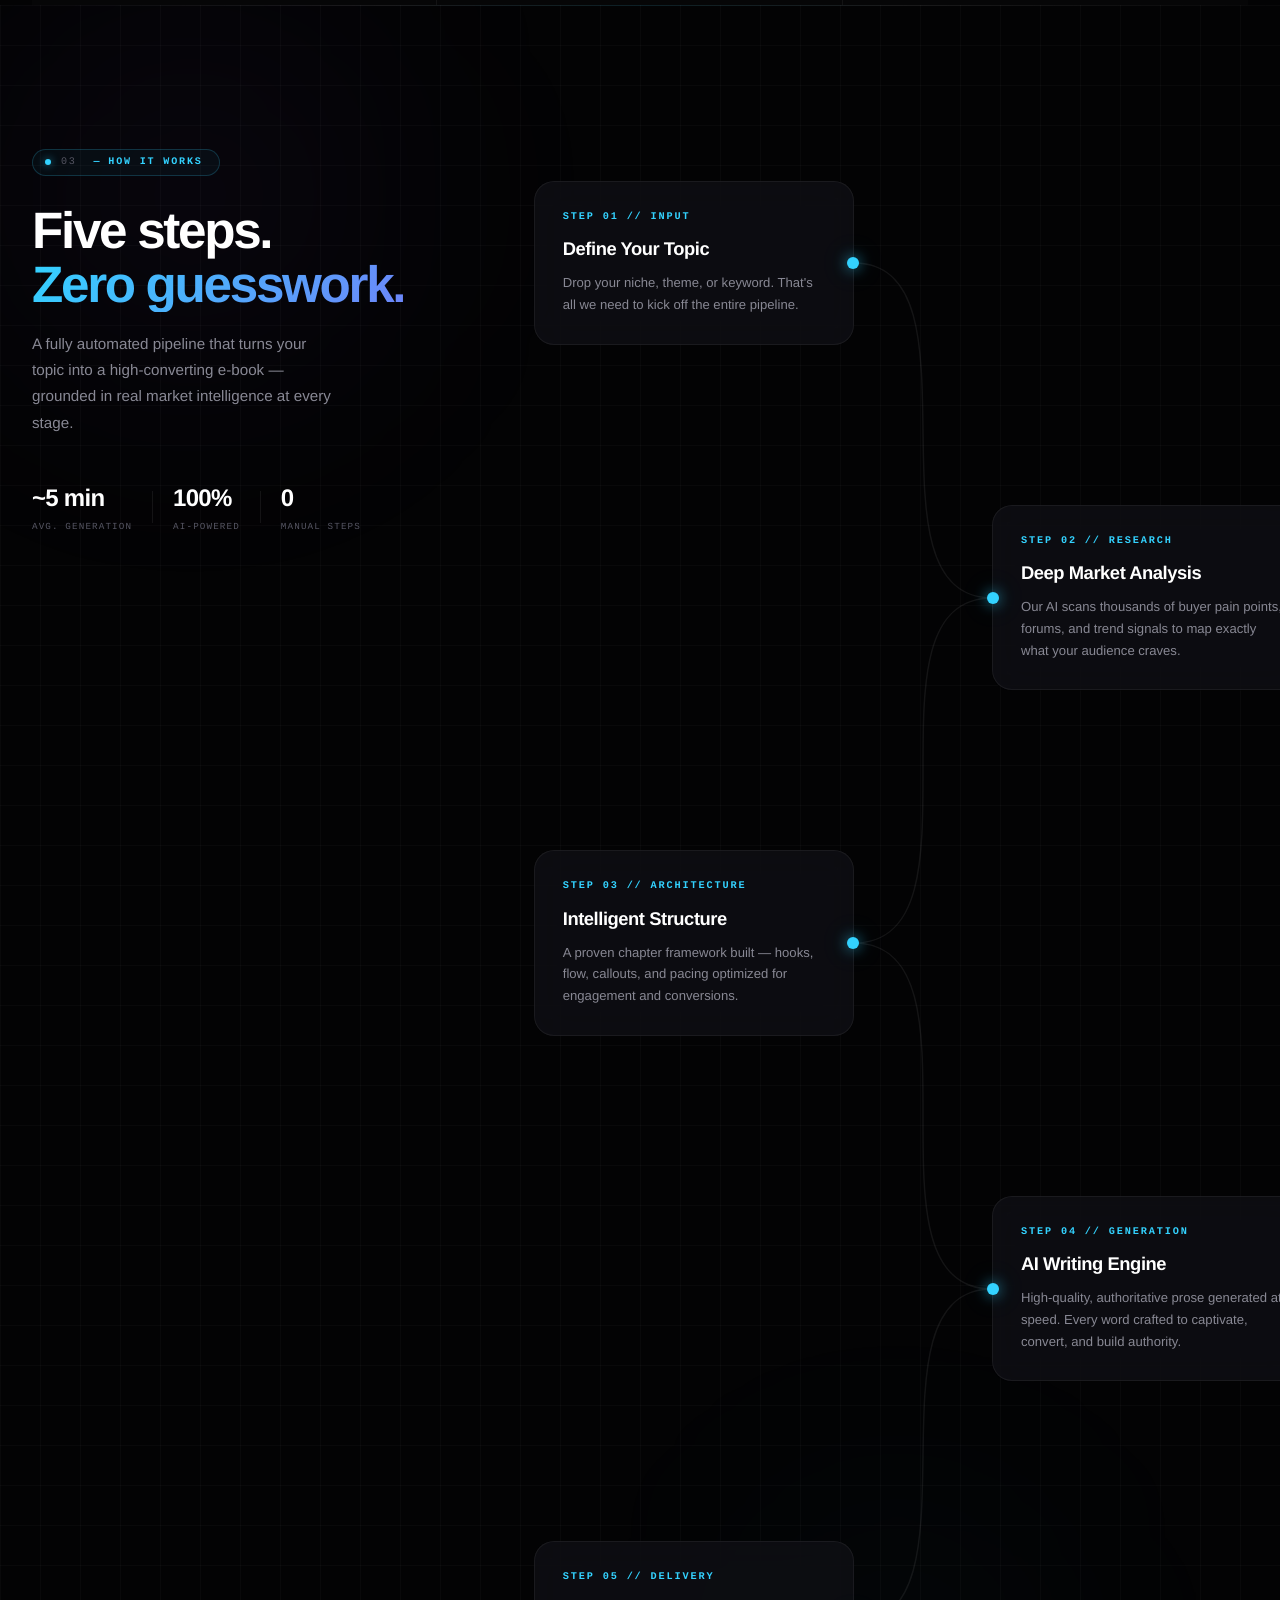
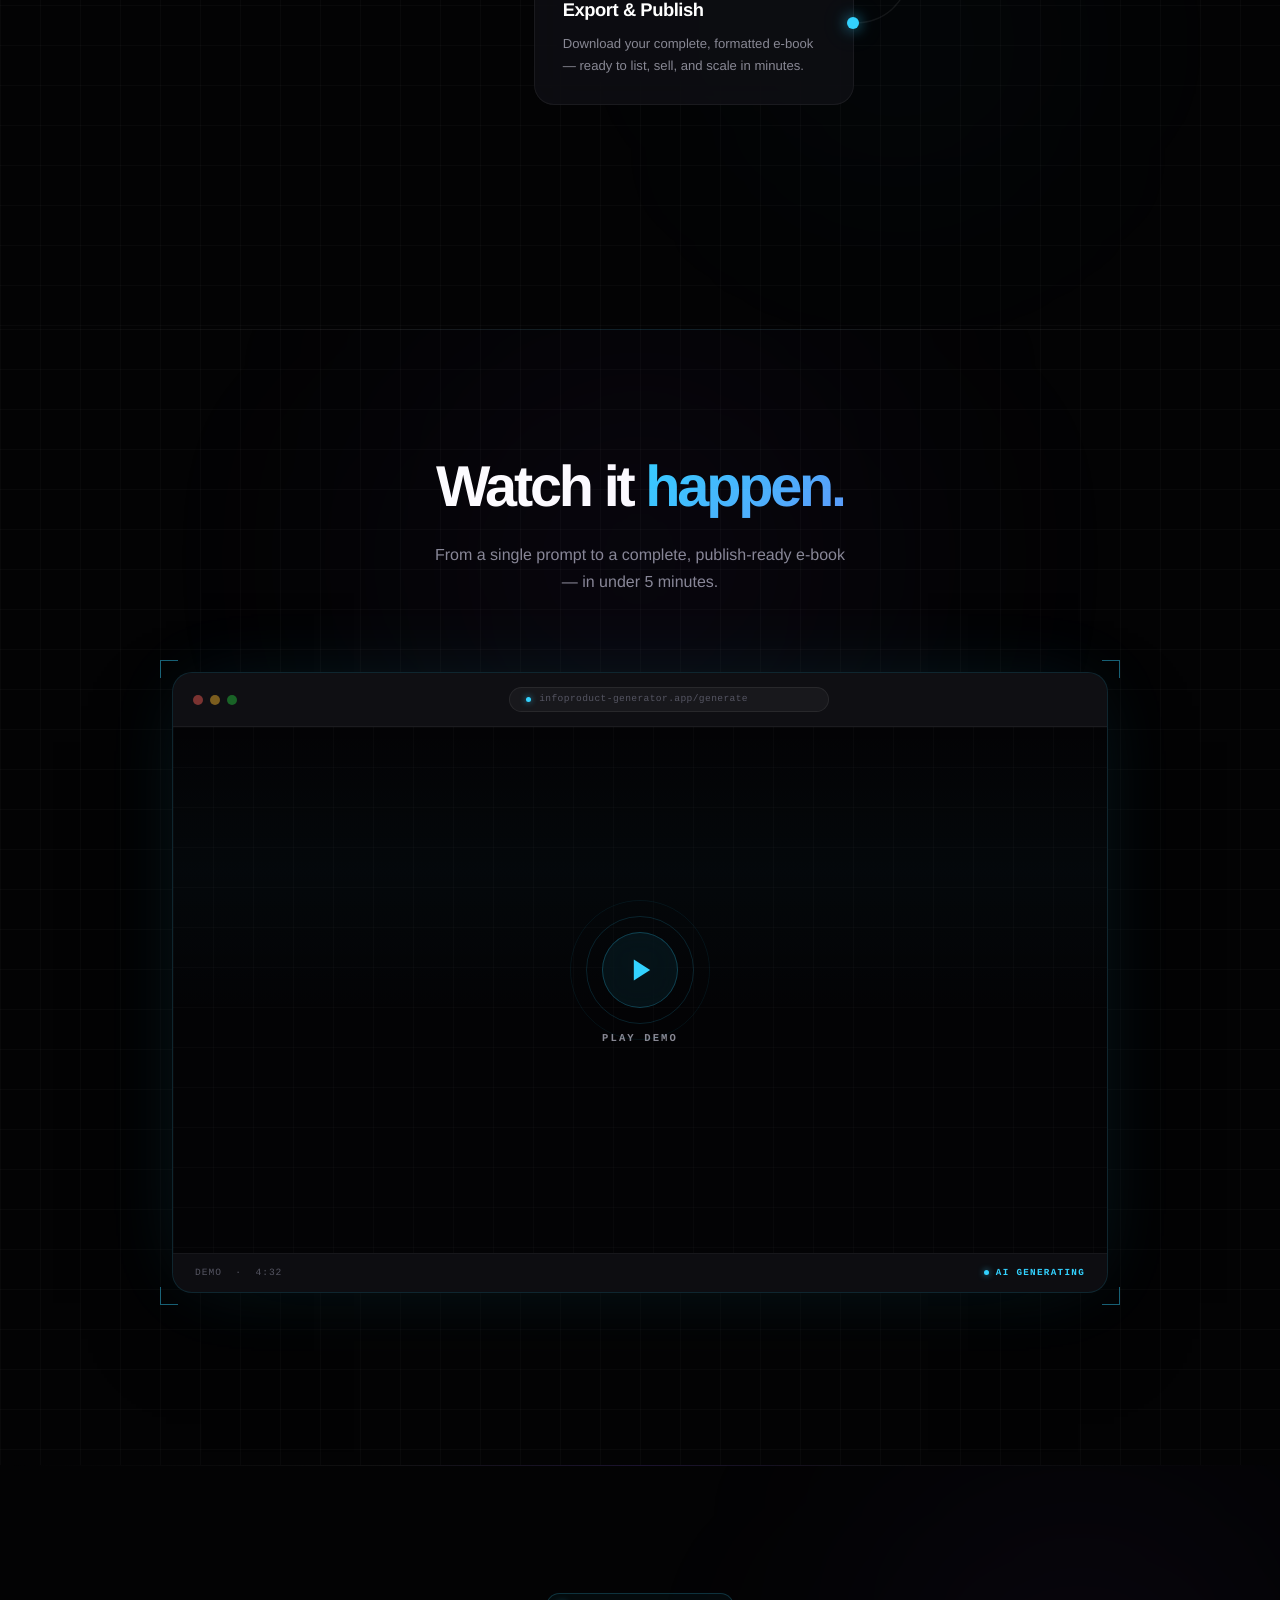
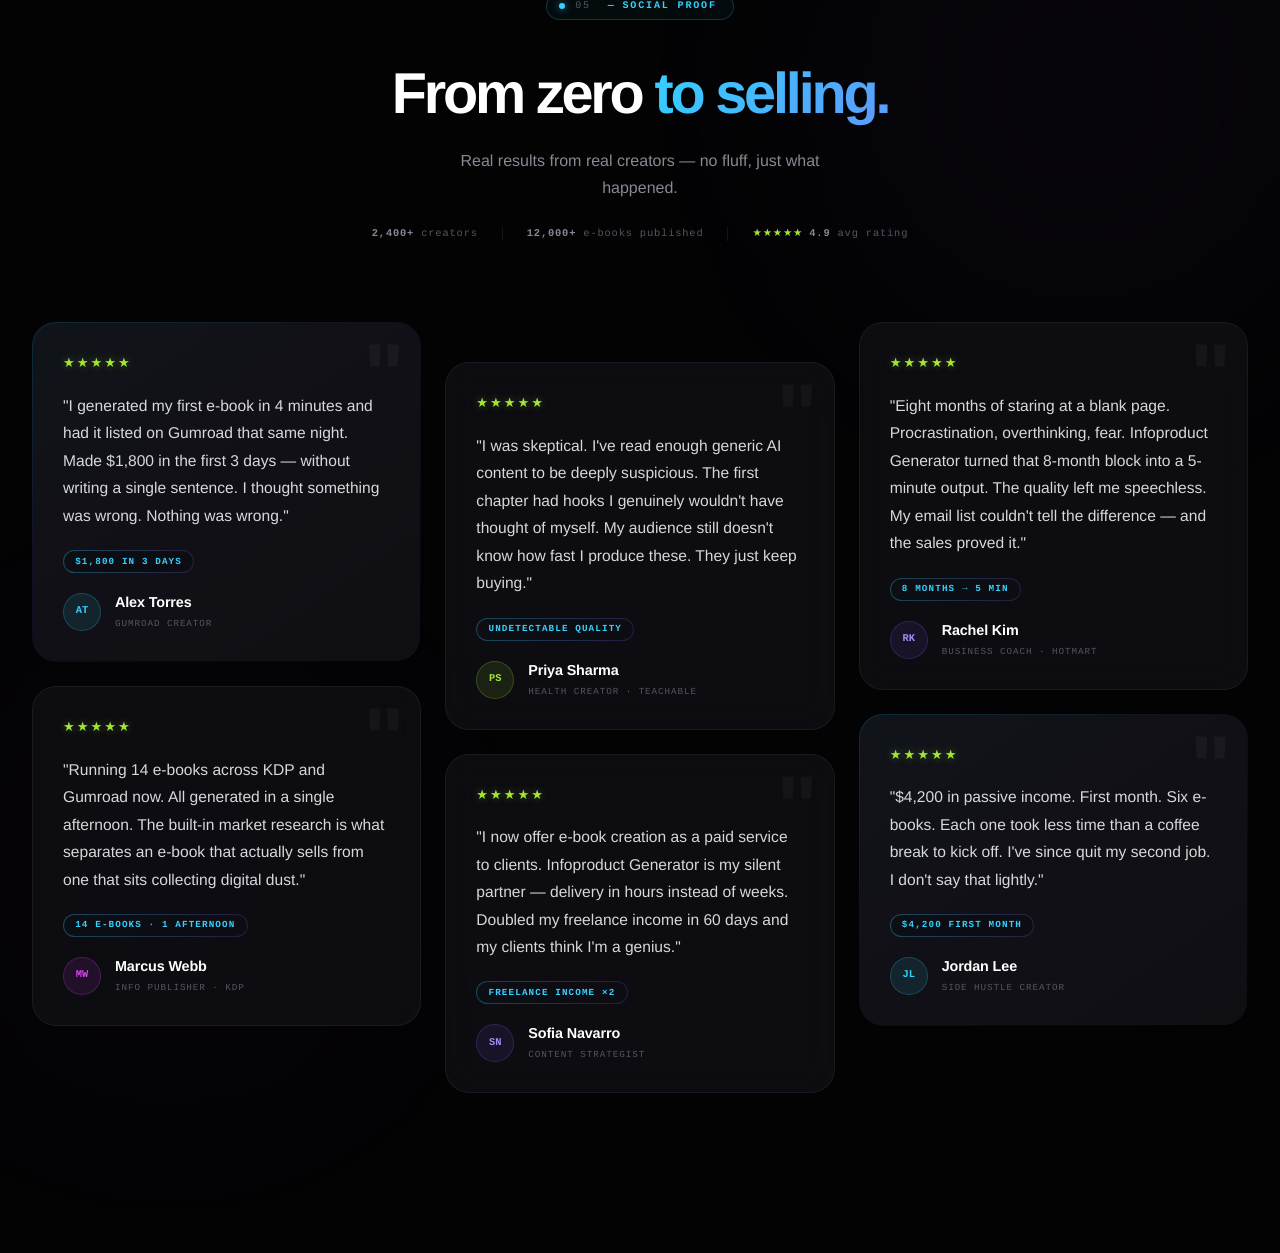
==== commit 1ef2ae5d: "Quinta dobra finalizada" ====
--- a/site/hero.html
+++ b/site/hero.html
@@ -730,6 +730,137 @@
 </div>
 </section>
 
+<!-- ══════════════════════════════════════════════ -->
+<!-- TESTIMONIALS — Section styles                  -->
+<!-- ══════════════════════════════════════════════ -->
+<style>
+.section-testimonials{position:relative;padding:8rem 0 10rem;background:var(--color-bg)}
+.section-testimonials::before{content:'';position:absolute;top:0;left:0;right:0;height:1px;background:linear-gradient(90deg,transparent,rgba(255,255,255,.06) 30%,rgba(139,92,246,.18) 50%,rgba(255,255,255,.06) 70%,transparent);z-index:1}
+.st-bg{position:absolute;inset:0;pointer-events:none;overflow:hidden}
+.st-blob-v{width:600px;height:600px;background:radial-gradient(circle,rgba(139,92,246,.08),transparent 70%);top:-80px;right:-100px;animation:subtleDrift 20s ease-in-out infinite}
+.st-blob-f{width:500px;height:500px;background:radial-gradient(circle,rgba(217,70,239,.055),transparent 70%);bottom:10%;left:-80px;animation:subtleDrift 26s ease-in-out infinite reverse}
+.st-inner{max-width:1320px;margin:0 auto;padding:0 2rem}
+.st-header{text-align:center;margin-bottom:5rem;display:flex;flex-direction:column;align-items:center;gap:1.5rem}
+.st-headline{font-family:var(--font-display);font-size:clamp(2.5rem,4.5vw,4rem);font-weight:700;letter-spacing:-.055em;line-height:1.05;color:#fff}
+.st-hl-grad{background:linear-gradient(130deg,var(--color-cyan) 0%,var(--color-violet) 100%);-webkit-background-clip:text;-webkit-text-fill-color:transparent;background-clip:text;background-size:220% 220%;animation:shimmer 7s ease-in-out infinite;display:inline}
+.st-sub{font-family:var(--font-body);font-size:1rem;color:var(--color-muted);max-width:48ch;line-height:1.7;margin:0}
+.st-stats-row{display:flex;align-items:center;gap:1.5rem;flex-wrap:wrap;justify-content:center;font-family:var(--font-mono);font-size:.65rem;letter-spacing:.08em;color:var(--color-dim)}
+.st-stats-row strong{color:var(--color-muted)}
+.st-stats-sep{width:1px;height:14px;background:rgba(255,255,255,.08)}
+.st-stars-sm{color:var(--color-lime)}
+.st-grid{display:grid;grid-template-columns:repeat(3,1fr);gap:1.5rem;align-items:start}
+.st-col{display:flex;flex-direction:column;gap:1.5rem}
+.st-col:nth-child(2){margin-top:2.5rem}
+.st-card{position:relative;background:rgba(17,17,22,.75);backdrop-filter:blur(20px);border:1px solid rgba(255,255,255,.06);border-radius:1.5rem;padding:1.875rem;overflow:hidden;cursor:default;opacity:0;transform:translateY(24px);transition:opacity .7s var(--ease-out),transform .7s var(--ease-out),border-color .4s,box-shadow .4s,background .4s;display:flex;flex-direction:column;gap:1.25rem}
+.st-card::before{content:'';position:absolute;inset:0;background:radial-gradient(600px circle at var(--mouse-x,50%) var(--mouse-y,50%),rgba(255,255,255,.05),transparent 40%);opacity:0;transition:opacity .5s;pointer-events:none;z-index:0}
+.st-card:hover::before{opacity:1}
+.st-card:hover{background:rgba(17,17,22,.95);border-color:rgba(51,210,255,.18);box-shadow:0 16px 48px -12px rgba(51,210,255,.1)}
+.st-card.visible{opacity:1;transform:translateY(0)}
+.st-card-featured{background:linear-gradient(rgba(17,17,22,.88),rgba(17,17,22,.88)) padding-box,linear-gradient(145deg,rgba(51,210,255,.22) 0%,rgba(139,92,246,.12) 45%,transparent 100%) border-box;border:1px solid transparent}
+.st-card-featured:hover{box-shadow:0 20px 60px -15px rgba(51,210,255,.16)}
+.st-quote-mark{position:absolute;top:.5rem;right:1.25rem;font-family:var(--font-display);font-size:5.5rem;font-weight:800;color:rgba(255,255,255,.04);line-height:1;pointer-events:none;user-select:none;z-index:0;letter-spacing:-.05em}
+.st-stars{font-size:.82rem;color:var(--color-lime);letter-spacing:2px;text-shadow:0 0 8px rgba(163,230,53,.35);position:relative;z-index:1}
+.st-quote{font-family:var(--font-body);font-size:.975rem;color:rgba(255,255,255,.84);line-height:1.76;position:relative;z-index:1;flex:1}
+.st-metric{display:inline-flex;align-self:flex-start;font-family:var(--font-mono);font-size:.58rem;font-weight:700;letter-spacing:.12em;text-transform:uppercase;padding:.22rem .7rem;border-radius:9999px;background:linear-gradient(rgba(12,12,17,.95),rgba(12,12,17,.95)) padding-box,linear-gradient(90deg,rgba(51,210,255,.3),rgba(139,92,246,.2)) border-box;border:1px solid transparent;color:var(--color-cyan);position:relative;z-index:1}
+.st-author{display:flex;align-items:center;gap:.875rem;position:relative;z-index:1}
+.st-avatar{width:38px;height:38px;border-radius:50%;display:flex;align-items:center;justify-content:center;font-family:var(--font-mono);font-size:.65rem;font-weight:700;flex-shrink:0}
+.st-author-info{display:flex;flex-direction:column;gap:.15rem}
+.st-author-name{font-family:var(--font-display);font-size:.9rem;font-weight:600;letter-spacing:-.01em;color:#fff}
+.st-author-role{font-family:var(--font-mono);font-size:.58rem;letter-spacing:.1em;text-transform:uppercase;color:var(--color-dim)}
+@media(max-width:900px){.st-grid{grid-template-columns:1fr}.st-col:nth-child(2){margin-top:0}}
+</style>
+<!-- ══════════════════════════════════════════════ -->
+<!-- TESTIMONIALS — Section HTML                    -->
+<!-- ══════════════════════════════════════════════ -->
+<section class="section-testimonials" id="testimonials">
+<div class="st-bg"><div class="blob st-blob-v"></div><div class="blob st-blob-f"></div></div>
+<div class="st-inner">
+<div class="st-header">
+<div class="sf-tag"><span class="sf-tag-dot"></span><span style="color:var(--color-dim);font-weight:400">05</span>&ensp;—&ensp;Social Proof</div>
+<h2 class="st-headline">From zero <span class="st-hl-grad">to selling.</span></h2>
+<p class="st-sub">Real results from real creators — no fluff, just what happened.</p>
+<div class="st-stats-row">
+<span><strong>2,400+</strong> creators</span>
+<div class="st-stats-sep"></div>
+<span><strong>12,000+</strong> e-books published</span>
+<div class="st-stats-sep"></div>
+<span><span class="st-stars-sm">★★★★★</span>&ensp;<strong>4.9</strong> avg rating</span>
+</div>
+</div>
+<div class="st-grid">
+<!-- Column 1 -->
+<div class="st-col">
+<div class="st-card st-card-featured" data-delay="0" onmousemove="setFlashlight(this,event)">
+<div class="st-quote-mark">"</div>
+<div class="st-stars">★★★★★</div>
+<p class="st-quote">"I generated my first e-book in 4 minutes and had it listed on Gumroad that same night. Made $1,800 in the first 3 days — without writing a single sentence. I thought something was wrong. Nothing was wrong."</p>
+<div class="st-metric">$1,800 in 3 days</div>
+<div class="st-author">
+<div class="st-avatar" style="background:rgba(51,210,255,.1);color:var(--color-cyan);border:1px solid rgba(51,210,255,.22)">AT</div>
+<div class="st-author-info"><div class="st-author-name">Alex Torres</div><div class="st-author-role">Gumroad Creator</div></div>
+</div>
+</div>
+<div class="st-card" data-delay="240" onmousemove="setFlashlight(this,event)">
+<div class="st-quote-mark">"</div>
+<div class="st-stars">★★★★★</div>
+<p class="st-quote">"Running 14 e-books across KDP and Gumroad now. All generated in a single afternoon. The built-in market research is what separates an e-book that actually sells from one that sits collecting digital dust."</p>
+<div class="st-metric">14 e-books · 1 afternoon</div>
+<div class="st-author">
+<div class="st-avatar" style="background:rgba(217,70,239,.1);color:var(--color-fuchsia);border:1px solid rgba(217,70,239,.22)">MW</div>
+<div class="st-author-info"><div class="st-author-name">Marcus Webb</div><div class="st-author-role">Info Publisher · KDP</div></div>
+</div>
+</div>
+</div>
+<!-- Column 2 (offset) -->
+<div class="st-col">
+<div class="st-card" data-delay="80" onmousemove="setFlashlight(this,event)">
+<div class="st-quote-mark">"</div>
+<div class="st-stars">★★★★★</div>
+<p class="st-quote">"I was skeptical. I've read enough generic AI content to be deeply suspicious. The first chapter had hooks I genuinely wouldn't have thought of myself. My audience still doesn't know how fast I produce these. They just keep buying."</p>
+<div class="st-metric">Undetectable quality</div>
+<div class="st-author">
+<div class="st-avatar" style="background:rgba(163,230,53,.1);color:var(--color-lime);border:1px solid rgba(163,230,53,.22)">PS</div>
+<div class="st-author-info"><div class="st-author-name">Priya Sharma</div><div class="st-author-role">Health Creator · Teachable</div></div>
+</div>
+</div>
+<div class="st-card" data-delay="320" onmousemove="setFlashlight(this,event)">
+<div class="st-quote-mark">"</div>
+<div class="st-stars">★★★★★</div>
+<p class="st-quote">"I now offer e-book creation as a paid service to clients. Infoproduct Generator is my silent partner — delivery in hours instead of weeks. Doubled my freelance income in 60 days and my clients think I'm a genius."</p>
+<div class="st-metric">Freelance income ×2</div>
+<div class="st-author">
+<div class="st-avatar" style="background:rgba(139,92,246,.1);color:#a78bfa;border:1px solid rgba(139,92,246,.22)">SN</div>
+<div class="st-author-info"><div class="st-author-name">Sofia Navarro</div><div class="st-author-role">Content Strategist</div></div>
+</div>
+</div>
+</div>
+<!-- Column 3 -->
+<div class="st-col">
+<div class="st-card" data-delay="160" onmousemove="setFlashlight(this,event)">
+<div class="st-quote-mark">"</div>
+<div class="st-stars">★★★★★</div>
+<p class="st-quote">"Eight months of staring at a blank page. Procrastination, overthinking, fear. Infoproduct Generator turned that 8-month block into a 5-minute output. The quality left me speechless. My email list couldn't tell the difference — and the sales proved it."</p>
+<div class="st-metric">8 months → 5 min</div>
+<div class="st-author">
+<div class="st-avatar" style="background:rgba(139,92,246,.1);color:#a78bfa;border:1px solid rgba(139,92,246,.22)">RK</div>
+<div class="st-author-info"><div class="st-author-name">Rachel Kim</div><div class="st-author-role">Business Coach · Hotmart</div></div>
+</div>
+</div>
+<div class="st-card st-card-featured" data-delay="400" onmousemove="setFlashlight(this,event)">
+<div class="st-quote-mark">"</div>
+<div class="st-stars">★★★★★</div>
+<p class="st-quote">"$4,200 in passive income. First month. Six e-books. Each one took less time than a coffee break to kick off. I've since quit my second job. I don't say that lightly."</p>
+<div class="st-metric">$4,200 first month</div>
+<div class="st-author">
+<div class="st-avatar" style="background:rgba(51,210,255,.1);color:var(--color-cyan);border:1px solid rgba(51,210,255,.22)">JL</div>
+<div class="st-author-info"><div class="st-author-name">Jordan Lee</div><div class="st-author-role">Side Hustle Creator</div></div>
+</div>
+</div>
+</div>
+</div>
+</div>
+</section>
+
 <!-- Lucide icons init -->
 <script src="../assets/5e943127343691a9_lucide.min.js"></script>
 <script>
@@ -834,6 +965,19 @@
 },{threshold:0.2});
 document.querySelectorAll('.sf-stat-card').forEach(c=>obs.observe(c));
 })();
+// Testimonials scroll reveal
+(function(){
+const obs=new IntersectionObserver(entries=>{
+entries.forEach(e=>{
+if(e.isIntersecting){
+const delay=+(e.target.dataset.delay)||0;
+setTimeout(()=>e.target.classList.add('visible'),delay);
+obs.unobserve(e.target);
+}
+});
+},{threshold:0.12});
+document.querySelectorAll('.st-card').forEach(c=>obs.observe(c));
+})();
 // Init Lucide
 if(typeof lucide!=='undefined')lucide.createIcons({attrs:{strokeWidth:1.5}});
 
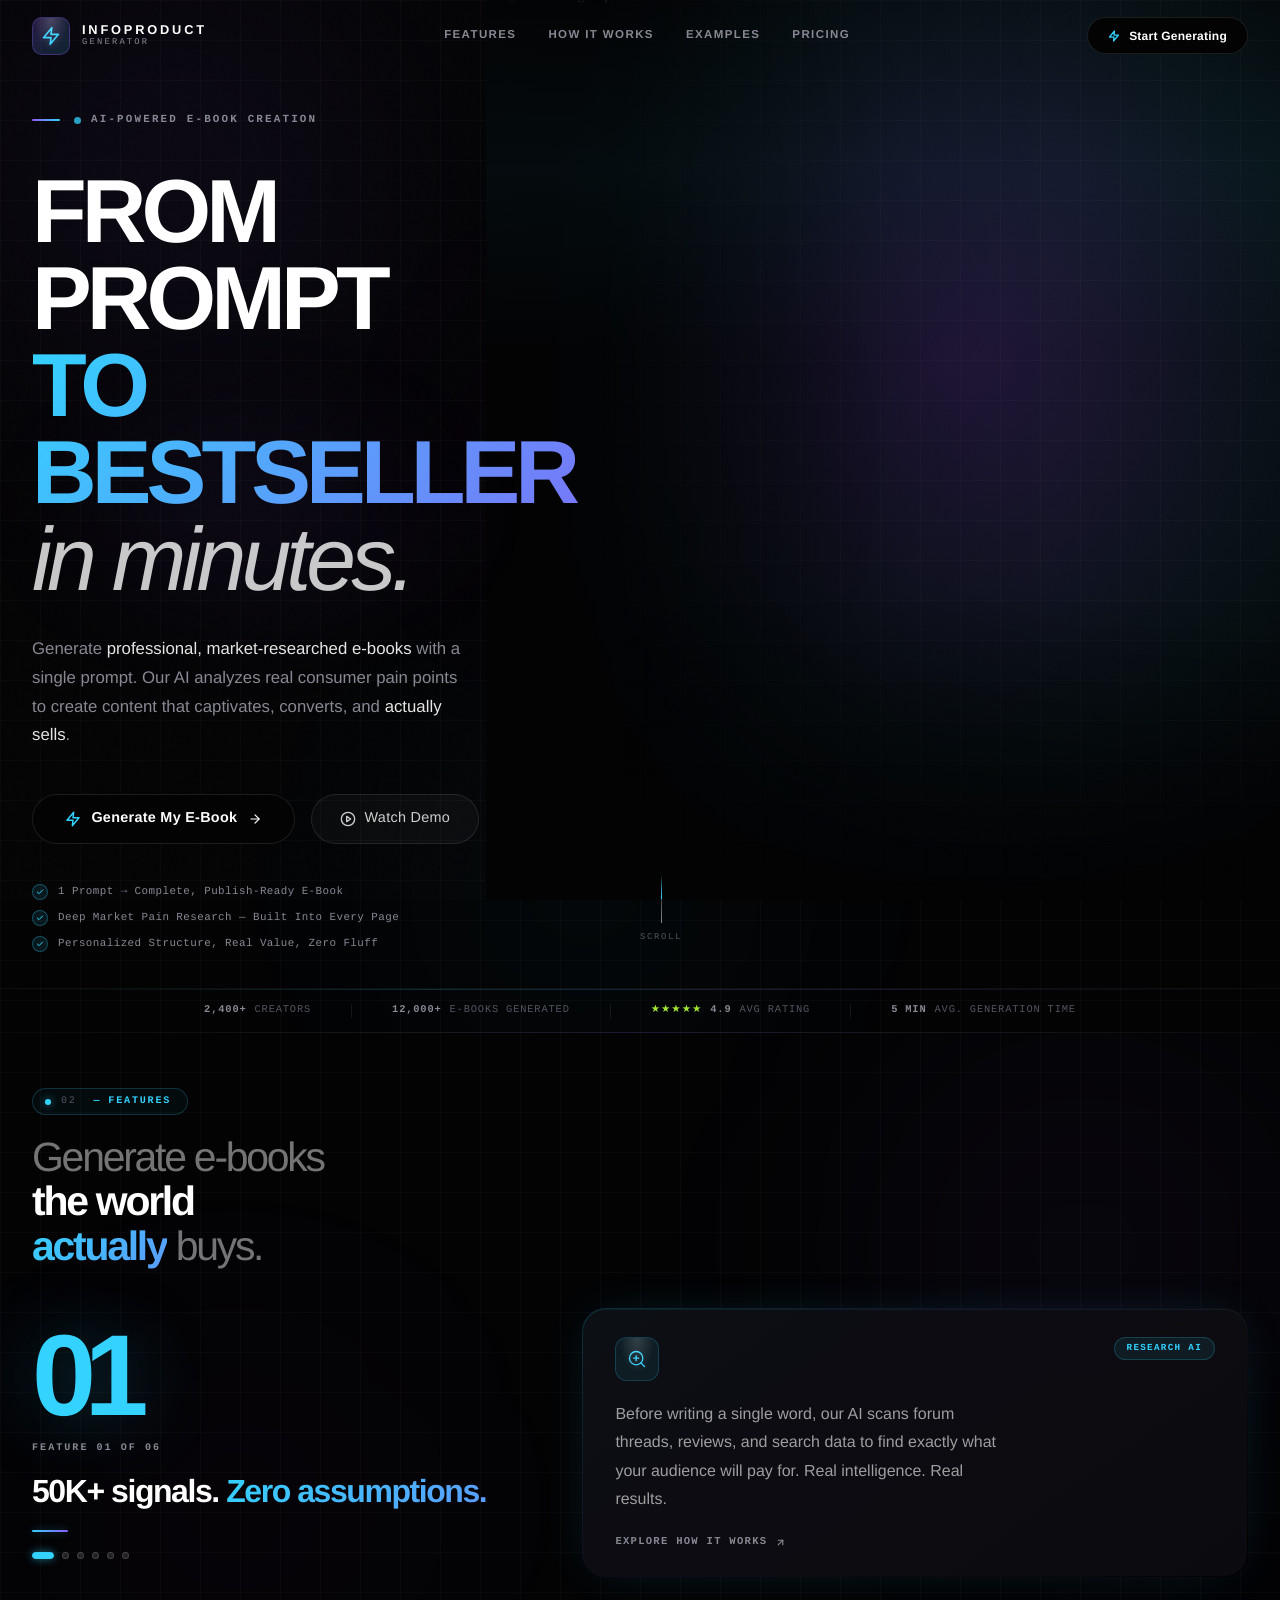
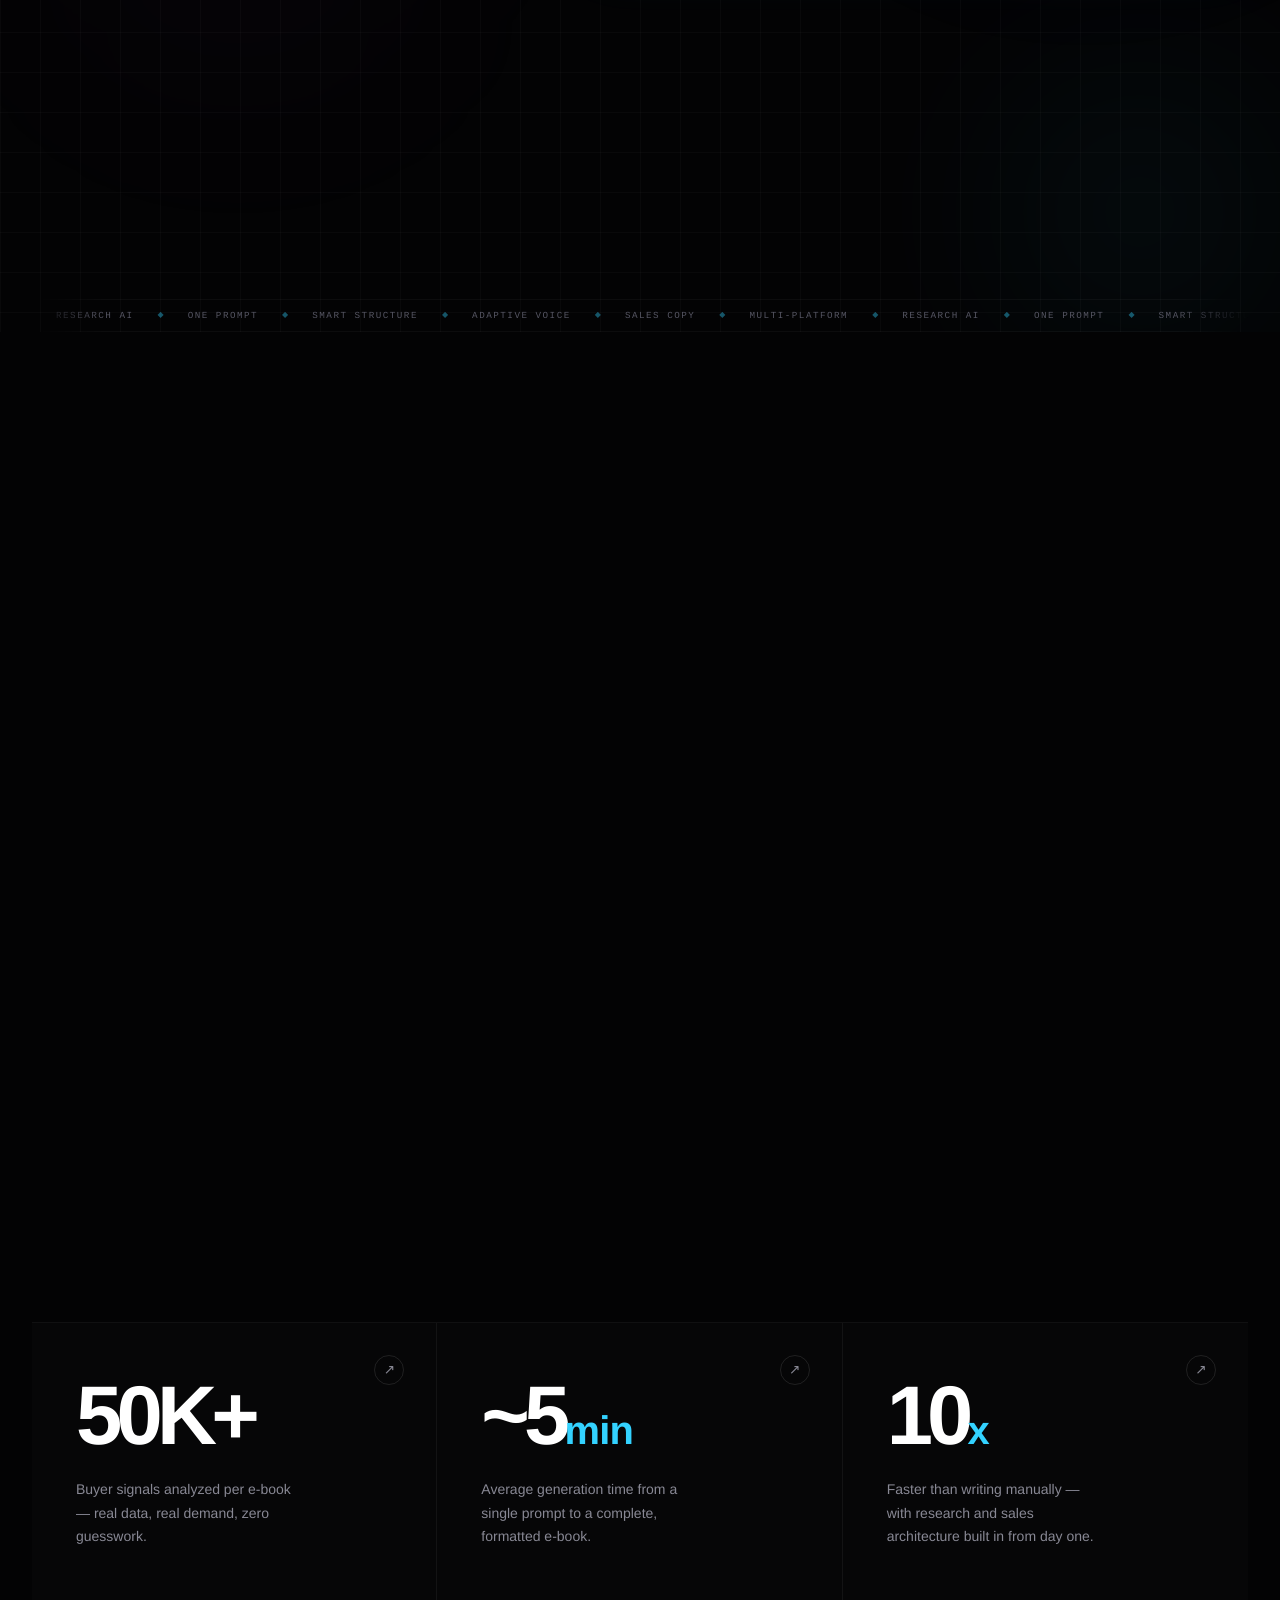
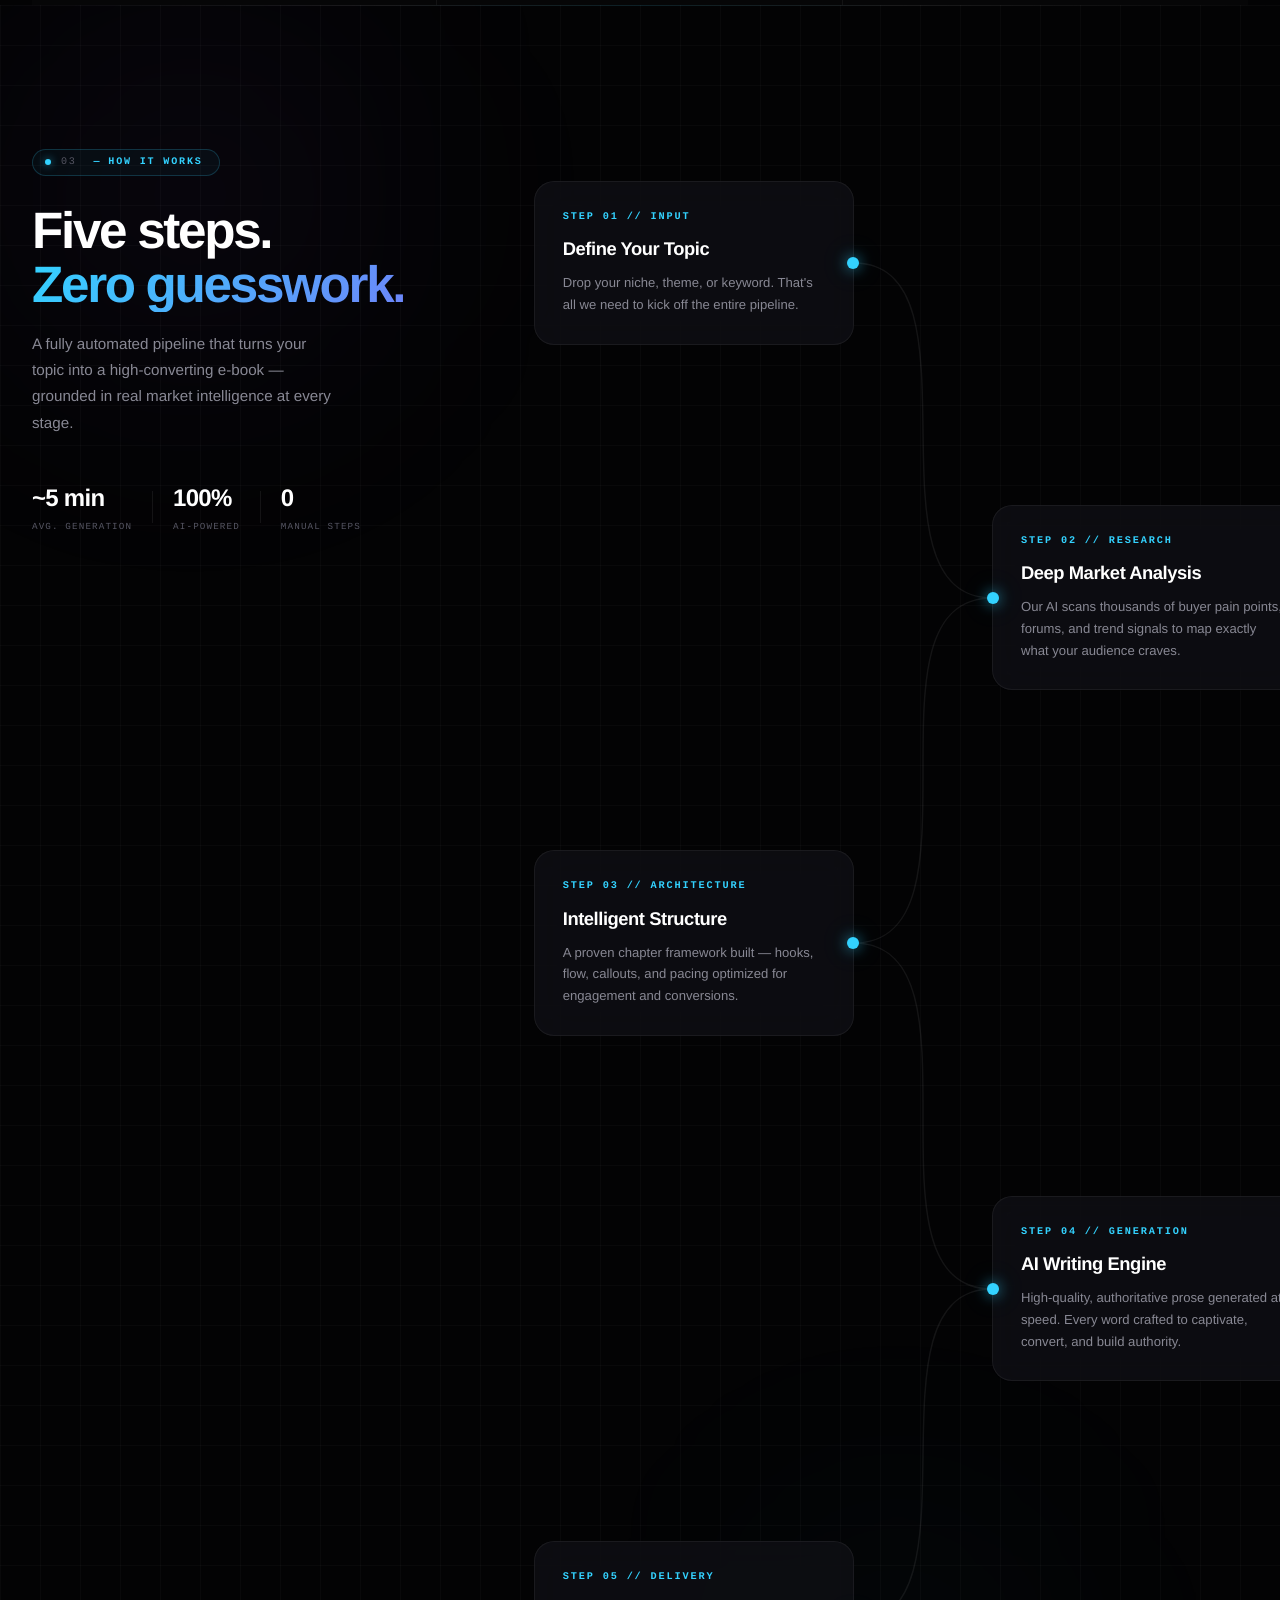
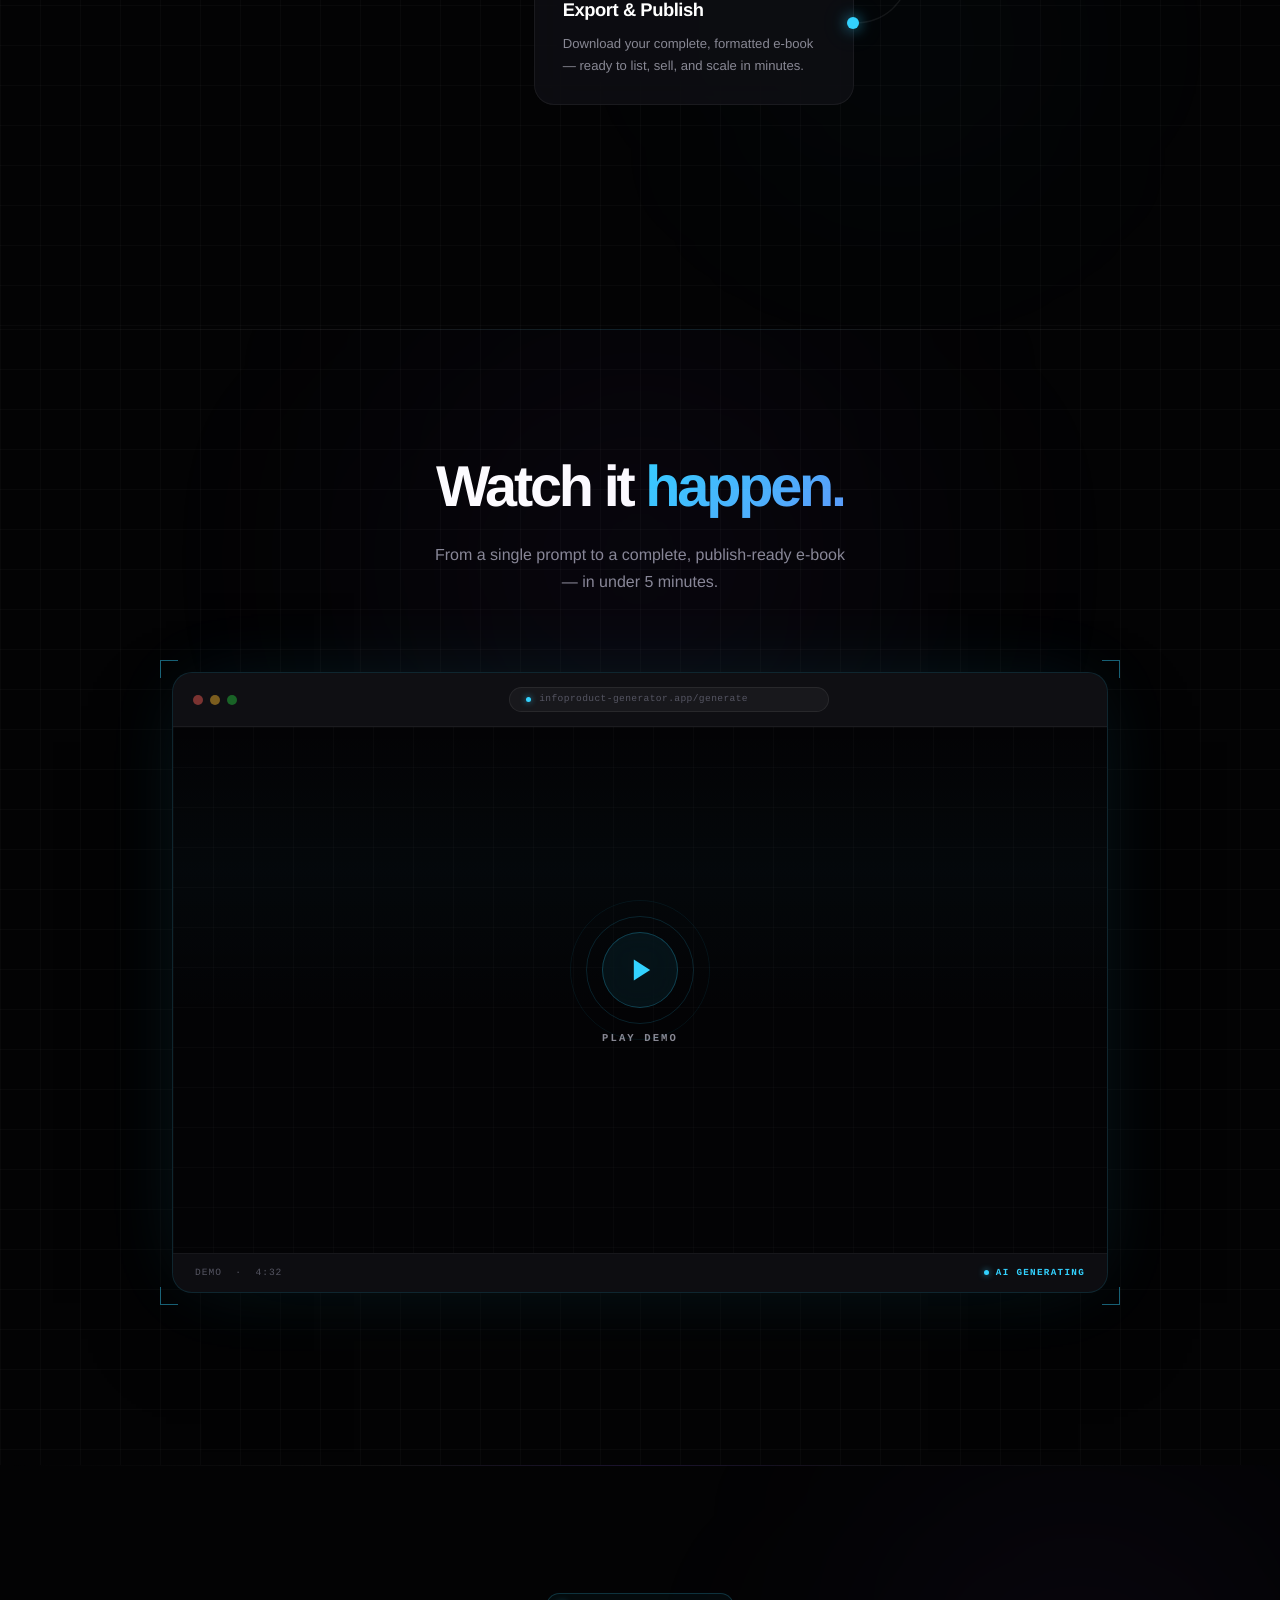
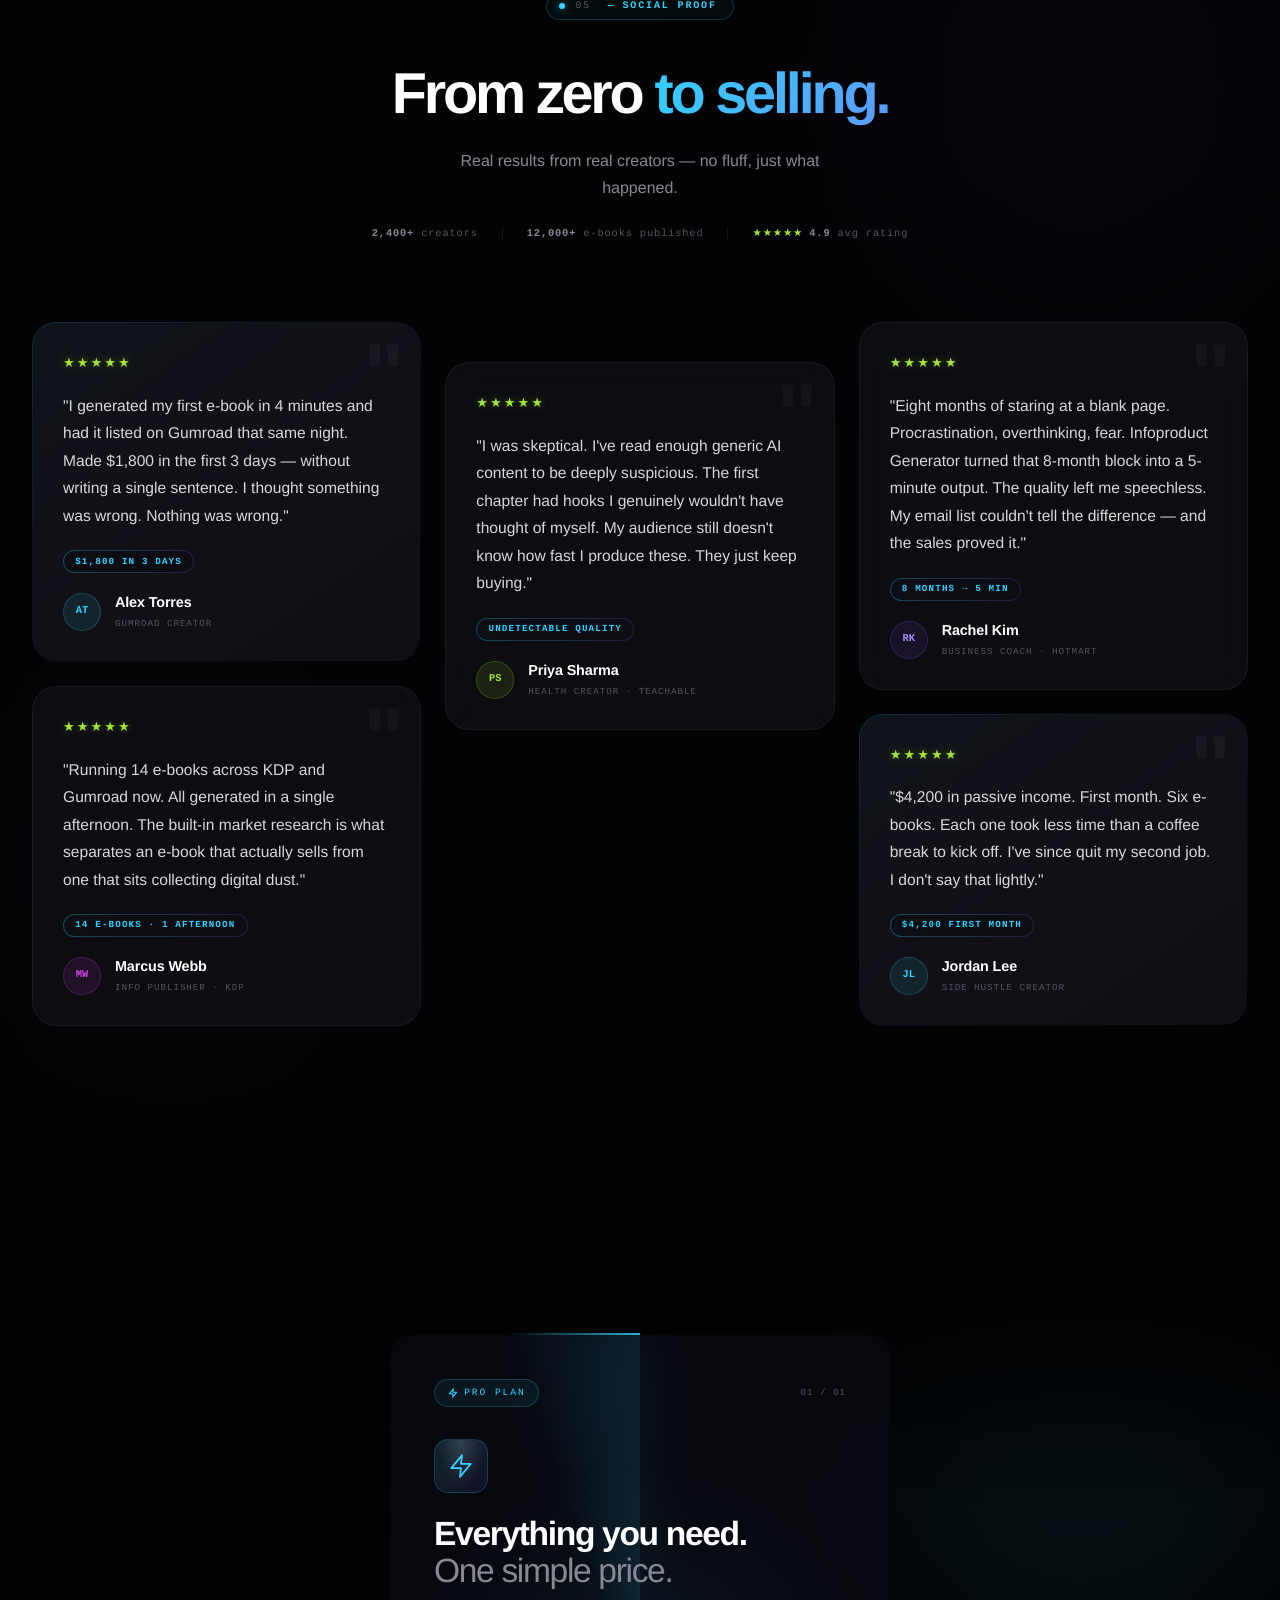
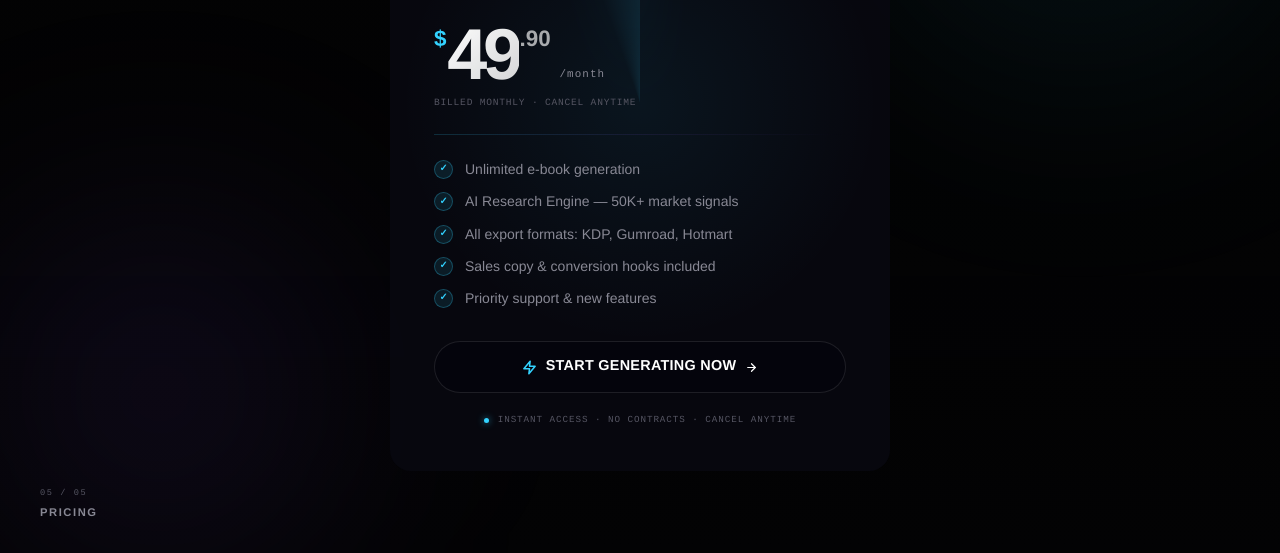
==== commit 79a0b7b5: "Sexta dobra finalizada" ====
--- a/site/hero.html
+++ b/site/hero.html
@@ -192,11 +192,10 @@
 </div>
 <div class="nav-cta">
 <a class="btn-beam" href="#get-started">
-<div class="beam-border"><div class="beam-spin"></div></div>
 <div class="beam-shimmer-wrap"></div>
 <span class="beam-inner" style="padding:.55rem 1.25rem;font-size:.75rem">
 <svg width="12" height="12" viewBox="0 0 24 24" fill="none" stroke="var(--color-cyan)" stroke-width="2.5" stroke-linecap="round" stroke-linejoin="round"><path d="M13 2L3 14h9l-1 8 10-12h-9l1-8z"/></svg>
-Start Free
+Start Generating
 </span>
 </a>
 </div>
@@ -243,7 +242,6 @@
 <!-- CTAs -->
 <div class="hero-cta cta-animate">
 <a class="btn-beam btn-beam-hero" href="#get-started">
-<div class="beam-border"><div class="beam-spin"></div></div>
 <div class="beam-shimmer-wrap"></div>
 <span class="beam-inner">
 <svg width="16" height="16" viewBox="0 0 24 24" fill="none" stroke="var(--color-cyan)" stroke-width="2.2" stroke-linecap="round" stroke-linejoin="round"><path d="M13 2L3 14h9l-1 8 10-12h-9l1-8z"/></svg>
@@ -288,10 +286,6 @@
 <img class="hero-img" src="../Gemini_Generated_Image_gvp0tsgvp0tsgvp0.png" alt="AI generating a premium e-book" draggable="false"/>
 <div class="hero-img-overlay"></div>
 <div class="hero-img-scan"></div>
-</div>
-<div class="hero-img-tag">
-<span style="width:6px;height:6px;border-radius:50%;background:var(--color-cyan);box-shadow:0 0 8px rgba(51,210,255,.8);animation:ping 1.5s infinite"></span>
-AI Generating
 </div>
 </div>
 
@@ -859,6 +853,184 @@
 </div>
 </div>
 </div>
+</section>
+
+<!-- ═══════════════════════════════════════════ -->
+<!-- PRICING + CTA                               -->
+<!-- ═══════════════════════════════════════════ -->
+<style>
+/* ─── Pricing Section ─────────────────────────── */
+.section-pricing{position:relative;min-height:100vh;display:flex;align-items:center;justify-content:center;background-image:url('../Gemini_Generated_Image_gvp0tsgvp0tsgvp0.png');background-size:cover;background-position:center top;overflow:hidden}
+.section-pricing::before{content:'';position:absolute;inset:0;background:linear-gradient(to bottom,rgba(3,3,4,1) 0%,rgba(3,3,4,.92) 6%,rgba(3,3,4,.72) 20%,rgba(3,3,4,.55) 40%,rgba(3,3,4,.6) 62%,rgba(3,3,4,.82) 85%,rgba(3,3,4,1) 100%);z-index:0}
+.section-pricing::after{content:'';position:absolute;top:0;left:0;right:0;height:280px;background:linear-gradient(to bottom,#030304 0%,#030304 8%,rgba(3,3,4,.92) 22%,rgba(3,3,4,.72) 45%,rgba(3,3,4,.35) 70%,transparent 100%);z-index:3;pointer-events:none}
+
+/* Blobs */
+.pr-blob{position:absolute;border-radius:50%;filter:blur(110px);pointer-events:none;z-index:1}
+.pr-blob-1{width:640px;height:640px;background:radial-gradient(circle,rgba(51,210,255,.11),transparent 70%);top:-120px;right:-120px;animation:subtleDrift 20s ease-in-out infinite}
+.pr-blob-2{width:520px;height:520px;background:radial-gradient(circle,rgba(139,92,246,.14),transparent 70%);bottom:-100px;left:-100px;animation:subtleDrift 26s ease-in-out infinite reverse}
+
+/* Animate-on-scroll */
+@keyframes animationIn{0%{opacity:0;transform:translateY(28px);filter:blur(12px)}100%{opacity:1;transform:translateY(0);filter:blur(0px)}}
+.pr-animate{opacity:0}
+.pr-animate.in-view{animation:animationIn .85s cubic-bezier(0.16,1,0.3,1) forwards}
+
+/* Beam wrapper — padding creates the visible gap for the spinning border */
+.pr-beam-wrap{position:relative;z-index:4;border-radius:24px;padding:2px}
+.pr-beam-border{position:absolute;inset:0;overflow:hidden;border-radius:24px;opacity:.85;pointer-events:none}
+.pr-beam-spin{position:absolute;top:50%;left:50%;width:300%;height:300%;transform:translate(-50%,-50%);background:conic-gradient(from 0deg,transparent 0 340deg,var(--color-cyan) 360deg);animation:spin 3s linear infinite}
+
+/* Glass card */
+.pr-card{position:relative;z-index:1;background:rgba(9,9,16,.88);backdrop-filter:blur(28px);-webkit-backdrop-filter:blur(28px);border-radius:21px;padding:2.75rem;width:min(500px,calc(100vw - 2rem));overflow:hidden}
+/* Card inner flashlight */
+.pr-card::before{content:'';position:absolute;inset:0;background:radial-gradient(600px circle at var(--mouse-x,50%) var(--mouse-y,50%),rgba(51,210,255,.07),transparent 40%);pointer-events:none;z-index:0;transition:opacity .4s}
+/* Inner content above flashlight */
+.pr-card>*{position:relative;z-index:1}
+
+/* Top row */
+.pr-top{display:flex;justify-content:space-between;align-items:center;margin-bottom:2rem}
+.pr-badge{display:flex;align-items:center;gap:.4rem;font-family:var(--font-mono);font-size:.6rem;letter-spacing:.2em;text-transform:uppercase;color:var(--color-cyan);background:rgba(51,210,255,.08);border:1px solid rgba(51,210,255,.22);padding:.35rem .8rem;border-radius:9999px}
+.pr-counter{font-family:var(--font-mono);font-size:.58rem;letter-spacing:.1em;color:var(--color-dim)}
+
+/* Icon */
+.pr-icon-wrap{width:54px;height:54px;border-radius:14px;background:linear-gradient(135deg,rgba(51,210,255,.15),rgba(139,92,246,.1));border:1px solid rgba(51,210,255,.2);display:flex;align-items:center;justify-content:center;margin-bottom:1.5rem;position:relative;overflow:hidden;animation:floatUp 6s ease-in-out infinite;flex-shrink:0}
+.pr-icon-wrap::before{content:'';position:absolute;inset:0;background:radial-gradient(ellipse at top,rgba(255,255,255,.15),transparent 65%);z-index:0}
+
+/* Headline */
+.pr-headline{font-family:var(--font-display);font-size:clamp(1.65rem,3.5vw,2.1rem);font-weight:700;letter-spacing:-.04em;line-height:1.1;color:#fff;margin-bottom:1.75rem}
+.pr-headline-light{font-weight:400;color:var(--color-muted)}
+
+/* Price block */
+.pr-price-block{margin-bottom:1.5rem}
+.pr-price-row{display:flex;align-items:flex-end;gap:.05rem;margin-bottom:.3rem}
+.pr-currency{font-family:var(--font-display);font-size:1.4rem;font-weight:600;color:var(--color-cyan);align-self:flex-start;margin-top:.55rem;line-height:1}
+.pr-amount{font-family:var(--font-display);font-size:clamp(3.2rem,7vw,4.5rem);font-weight:800;letter-spacing:-.06em;line-height:1;background:linear-gradient(135deg,#fff 0%,rgba(255,255,255,.82) 100%);-webkit-background-clip:text;-webkit-text-fill-color:transparent;background-clip:text}
+.pr-cents{font-family:var(--font-display);font-size:1.4rem;font-weight:600;color:rgba(255,255,255,.65);align-self:flex-start;margin-top:.55rem;line-height:1}
+.pr-period{font-family:var(--font-mono);font-size:.68rem;letter-spacing:.1em;color:var(--color-muted);margin-left:.5rem;margin-bottom:.5rem}
+.pr-price-sub{font-family:var(--font-mono);font-size:.6rem;letter-spacing:.08em;color:var(--color-dim);text-transform:uppercase}
+
+/* Divider */
+.pr-divider{height:1px;background:linear-gradient(90deg,rgba(51,210,255,.18),rgba(139,92,246,.1),transparent);margin-bottom:1.5rem}
+
+/* Features */
+.pr-features{list-style:none;display:flex;flex-direction:column;gap:.7rem;margin-bottom:2rem}
+.pr-feature-item{display:flex;align-items:center;gap:.75rem;font-family:var(--font-body);font-size:.875rem;color:var(--color-muted);transition:color .3s}
+.pr-feature-item:hover{color:var(--color-text)}
+.pr-check{display:flex;align-items:center;justify-content:center;width:19px;height:19px;border-radius:50%;background:rgba(51,210,255,.1);border:1px solid rgba(51,210,255,.28);color:var(--color-cyan);font-size:.6rem;flex-shrink:0;font-weight:700}
+
+/* CTA */
+.pr-cta-wrap{margin-bottom:1.25rem}
+.pr-cta-btn{width:100%;justify-content:center}
+.pr-beam-inner{width:100%;justify-content:center!important;padding:.9rem 2rem!important;font-size:.9rem!important;background:rgba(5,5,12,.92)!important;letter-spacing:.05em;text-transform:uppercase}
+.pr-cta-btn:hover .pr-beam-inner{background:rgba(51,210,255,.07)!important;box-shadow:0 0 40px rgba(51,210,255,.22),0 0 80px rgba(51,210,255,.08)!important}
+
+/* Trust */
+.pr-trust{display:flex;align-items:center;justify-content:center;gap:.55rem;font-family:var(--font-mono);font-size:.58rem;letter-spacing:.1em;text-transform:uppercase;color:var(--color-dim)}
+.pr-trust-dot{width:5px;height:5px;border-radius:50%;background:var(--color-cyan);box-shadow:0 0 7px rgba(51,210,255,.7);animation:ping 2.2s cubic-bezier(0,0,.2,1) infinite;flex-shrink:0}
+
+/* Section label */
+.pr-section-label{position:absolute;bottom:2rem;left:2.5rem;display:flex;flex-direction:column;gap:.3rem;z-index:4}
+.pr-label-num{font-family:var(--font-mono);font-size:.54rem;letter-spacing:.18em;color:var(--color-dim);text-transform:uppercase}
+.pr-label-text{font-family:var(--font-display);font-size:.7rem;font-weight:600;letter-spacing:.14em;color:var(--color-muted);text-transform:uppercase}
+
+@media(max-width:480px){.pr-card{padding:2rem 1.5rem}.pr-headline{font-size:1.45rem}}
+</style>
+
+<section class="section-pricing" id="pricing">
+  <!-- Ambient blobs -->
+  <div class="pr-blob pr-blob-1"></div>
+  <div class="pr-blob pr-blob-2"></div>
+
+  <!-- Beam-bordered pricing card -->
+  <div class="pr-beam-wrap pr-animate" style="animation-delay:.12s">
+    <div class="pr-beam-border" aria-hidden="true">
+      <div class="pr-beam-spin"></div>
+    </div>
+
+    <div class="pr-card" onmousemove="setFlashlight(this,event)">
+
+      <!-- Top: badge + counter -->
+      <div class="pr-top pr-animate" style="animation-delay:.22s">
+        <div class="pr-badge">
+          <svg width="10" height="10" viewBox="0 0 24 24" fill="none" stroke="var(--color-cyan)" stroke-width="2.5" stroke-linecap="round" stroke-linejoin="round"><path d="M13 2L3 14h9l-1 8 10-12h-9l1-8z"/></svg>
+          Pro Plan
+        </div>
+        <span class="pr-counter">01 / 01</span>
+      </div>
+
+      <!-- Icon -->
+      <div class="pr-icon-wrap pr-animate" style="animation-delay:.3s">
+        <svg width="26" height="26" viewBox="0 0 24 24" fill="none" stroke="var(--color-cyan)" stroke-width="1.6" stroke-linecap="round" stroke-linejoin="round" style="position:relative;z-index:1"><path d="M13 2L3 14h9l-1 8 10-12h-9l1-8z"/></svg>
+      </div>
+
+      <!-- Headline -->
+      <h2 class="pr-headline pr-animate" style="animation-delay:.36s">
+        Everything you need.<br/><span class="pr-headline-light">One simple price.</span>
+      </h2>
+
+      <!-- Price -->
+      <div class="pr-price-block pr-animate" style="animation-delay:.42s">
+        <div class="pr-price-row">
+          <span class="pr-currency">$</span>
+          <span class="pr-amount">49</span>
+          <span class="pr-cents">.90</span>
+          <span class="pr-period">/month</span>
+        </div>
+        <p class="pr-price-sub">Billed monthly · Cancel anytime</p>
+      </div>
+
+      <!-- Divider -->
+      <div class="pr-divider pr-animate" style="animation-delay:.46s"></div>
+
+      <!-- Features -->
+      <ul class="pr-features pr-animate" style="animation-delay:.52s">
+        <li class="pr-feature-item">
+          <span class="pr-check">✓</span>
+          <span>Unlimited e-book generation</span>
+        </li>
+        <li class="pr-feature-item">
+          <span class="pr-check">✓</span>
+          <span>AI Research Engine — 50K+ market signals</span>
+        </li>
+        <li class="pr-feature-item">
+          <span class="pr-check">✓</span>
+          <span>All export formats: KDP, Gumroad, Hotmart</span>
+        </li>
+        <li class="pr-feature-item">
+          <span class="pr-check">✓</span>
+          <span>Sales copy &amp; conversion hooks included</span>
+        </li>
+        <li class="pr-feature-item">
+          <span class="pr-check">✓</span>
+          <span>Priority support &amp; new features</span>
+        </li>
+      </ul>
+
+      <!-- CTA button -->
+      <div class="pr-cta-wrap pr-animate" style="animation-delay:.6s">
+        <a class="btn-beam pr-cta-btn" href="#get-started">
+          <div class="beam-shimmer-wrap"></div>
+          <span class="beam-inner pr-beam-inner">
+            <svg width="15" height="15" viewBox="0 0 24 24" fill="none" stroke="var(--color-cyan)" stroke-width="2.5" stroke-linecap="round" stroke-linejoin="round"><path d="M13 2L3 14h9l-1 8 10-12h-9l1-8z"/></svg>
+            Start Generating Now
+            <svg width="13" height="13" viewBox="0 0 24 24" fill="none" stroke="currentColor" stroke-width="2.2" stroke-linecap="round" stroke-linejoin="round"><path d="M5 12h14"/><path d="m12 5 7 7-7 7"/></svg>
+          </span>
+        </a>
+      </div>
+
+      <!-- Trust line -->
+      <p class="pr-trust pr-animate" style="animation-delay:.7s">
+        <span class="pr-trust-dot"></span>
+        Instant access · No contracts · Cancel anytime
+      </p>
+
+    </div>
+  </div>
+
+  <!-- Section label -->
+  <div class="pr-section-label pr-animate" style="animation-delay:.08s">
+    <span class="pr-label-num">05 / 05</span>
+    <span class="pr-label-text">Pricing</span>
+  </div>
 </section>
 
 <!-- Lucide icons init -->
@@ -1073,6 +1245,15 @@
 else window.addEventListener('resize',drawCurve);
 setTimeout(drawCurve,150);
 })();
+// Pricing section: animate-on-scroll
+(function(){
+const io=new IntersectionObserver(entries=>{
+entries.forEach(e=>{
+if(e.isIntersecting){e.target.classList.add('in-view');io.unobserve(e.target);}
+});
+},{threshold:0.12});
+document.querySelectorAll('.pr-animate').forEach(el=>io.observe(el));
+})();
 </script>
 </body>
 </html>
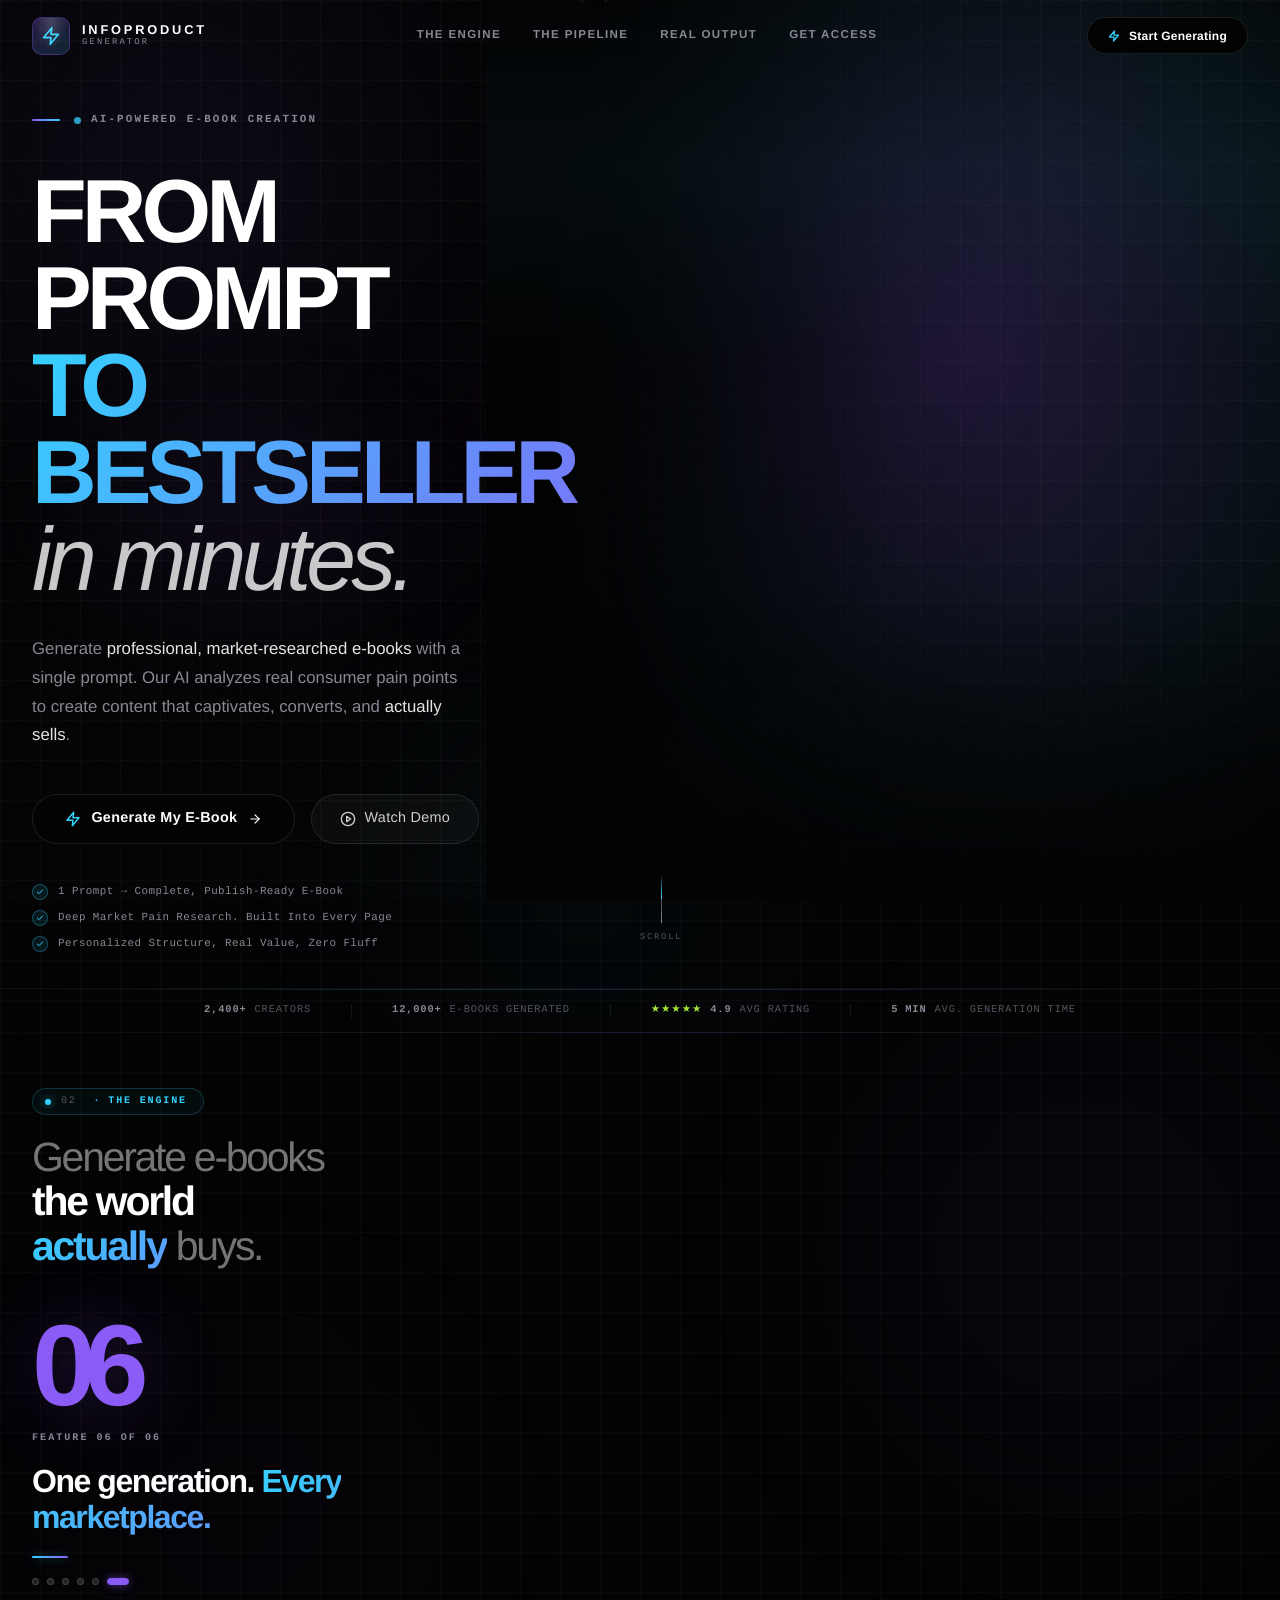
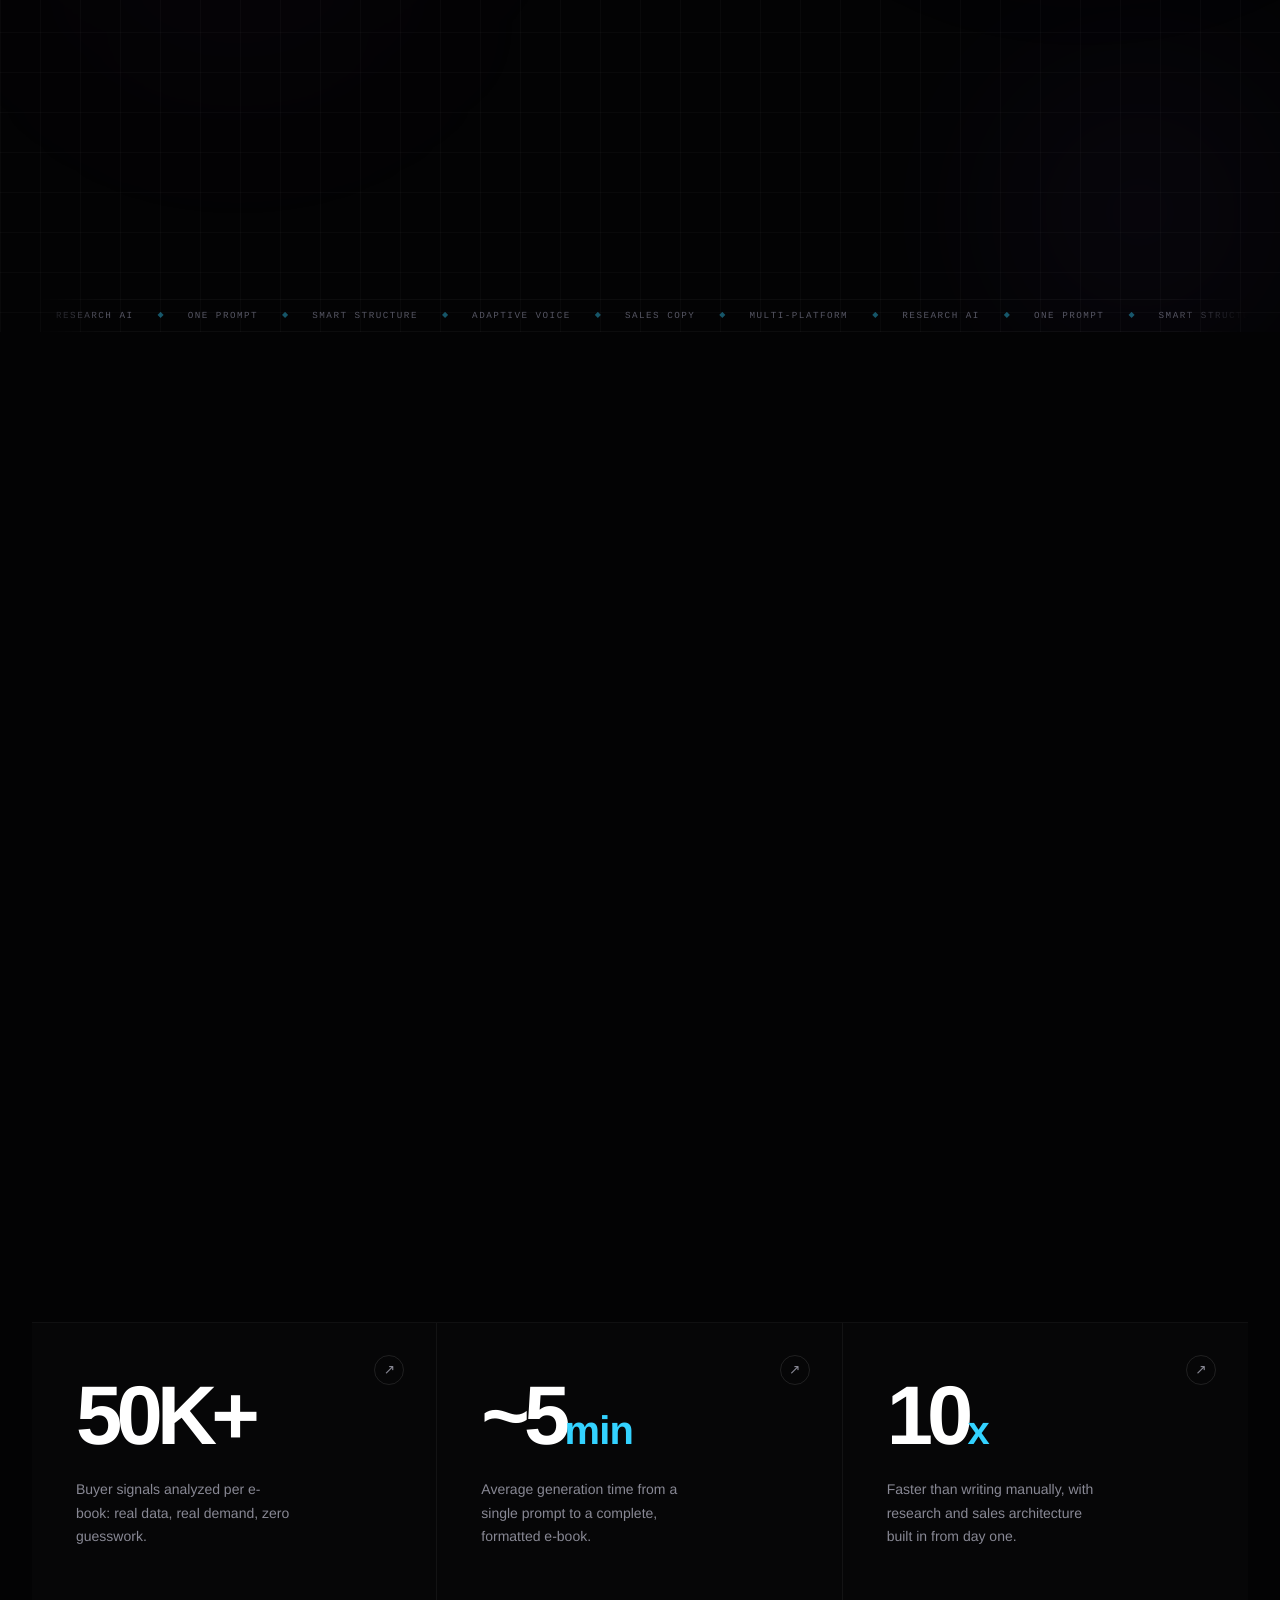
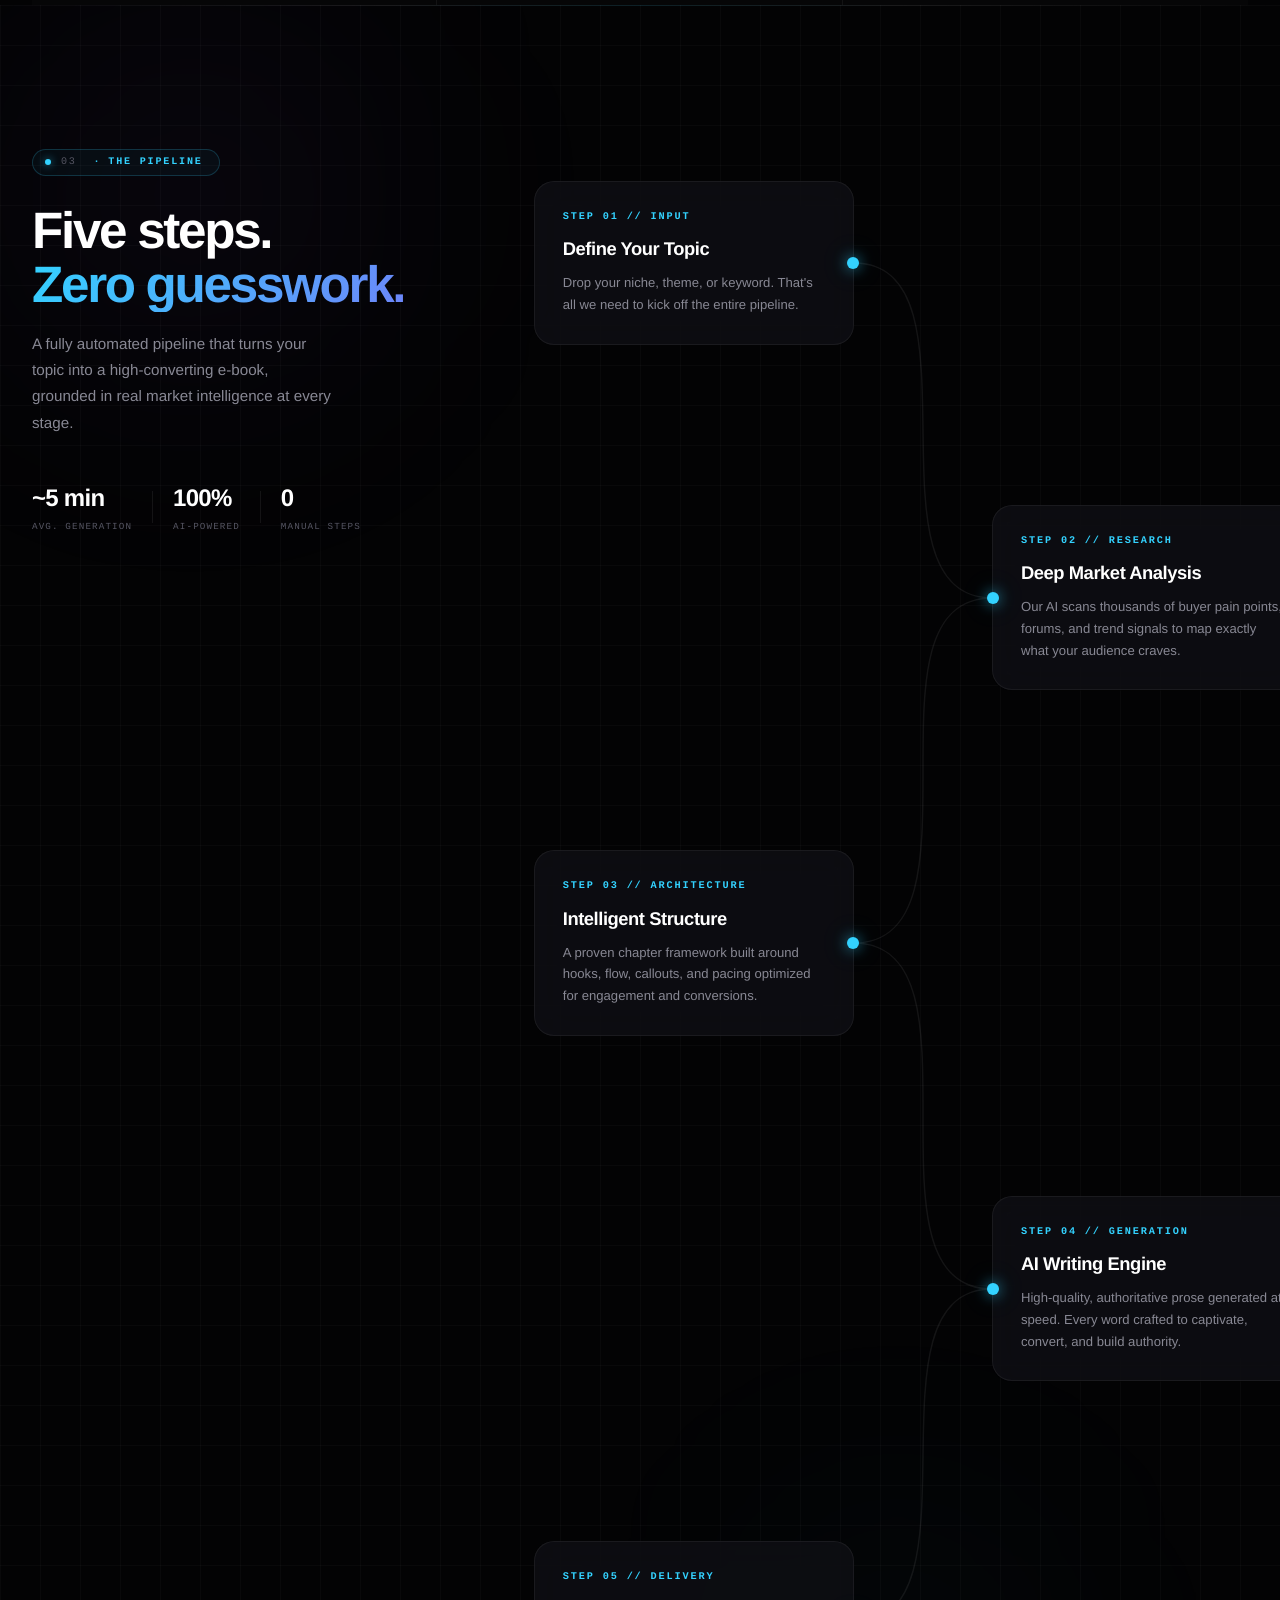
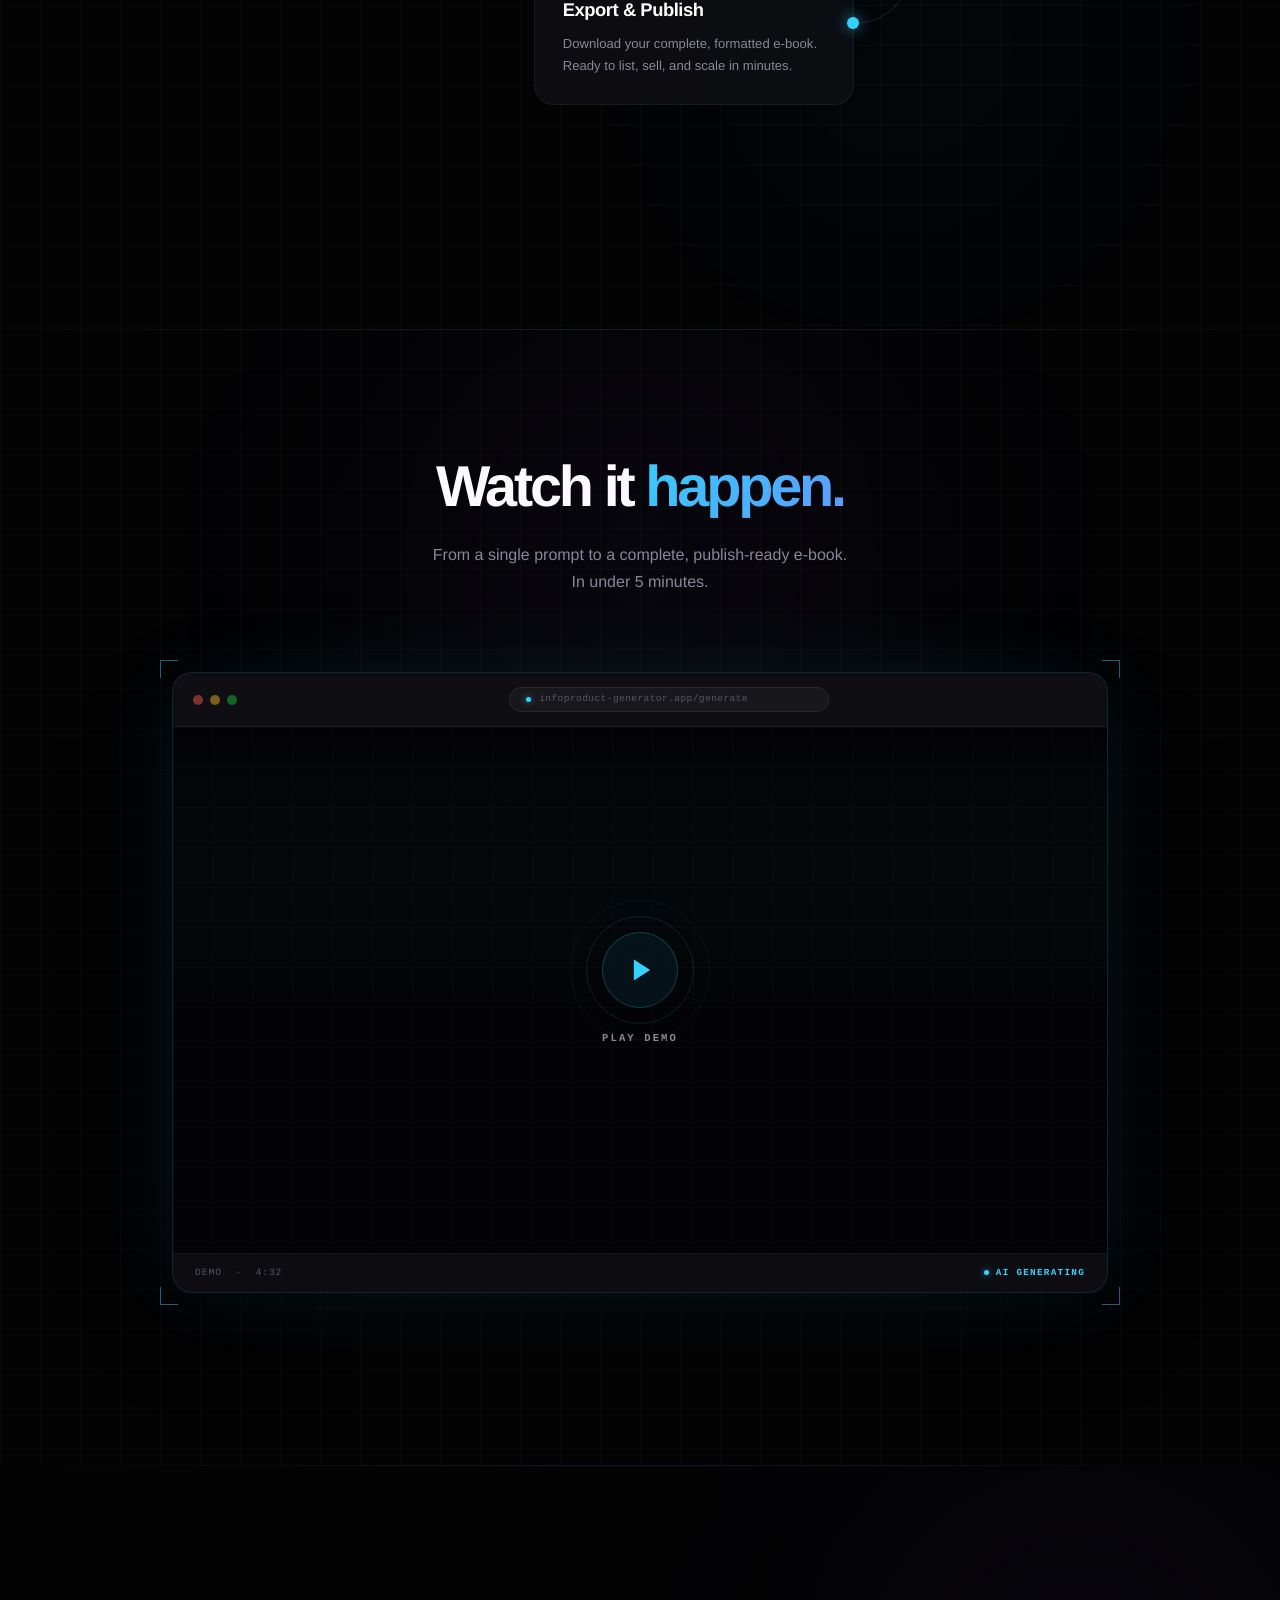
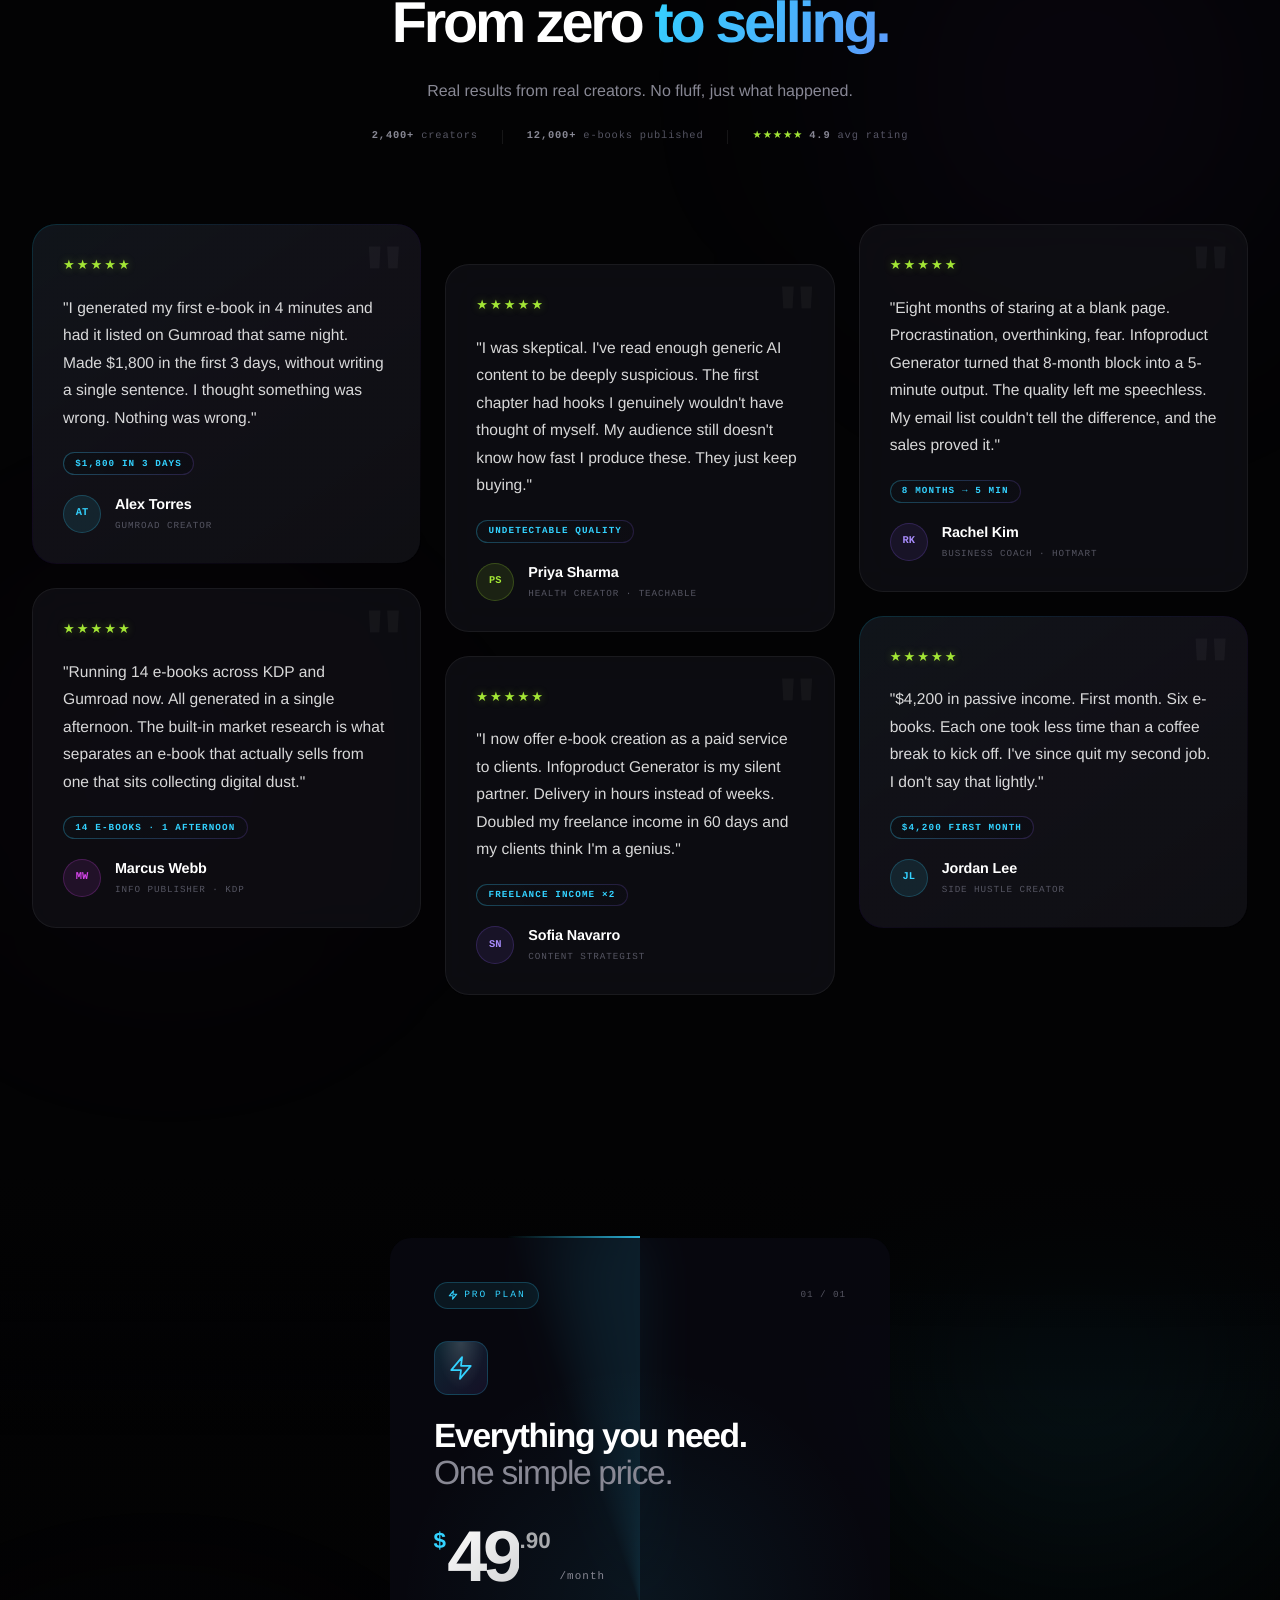
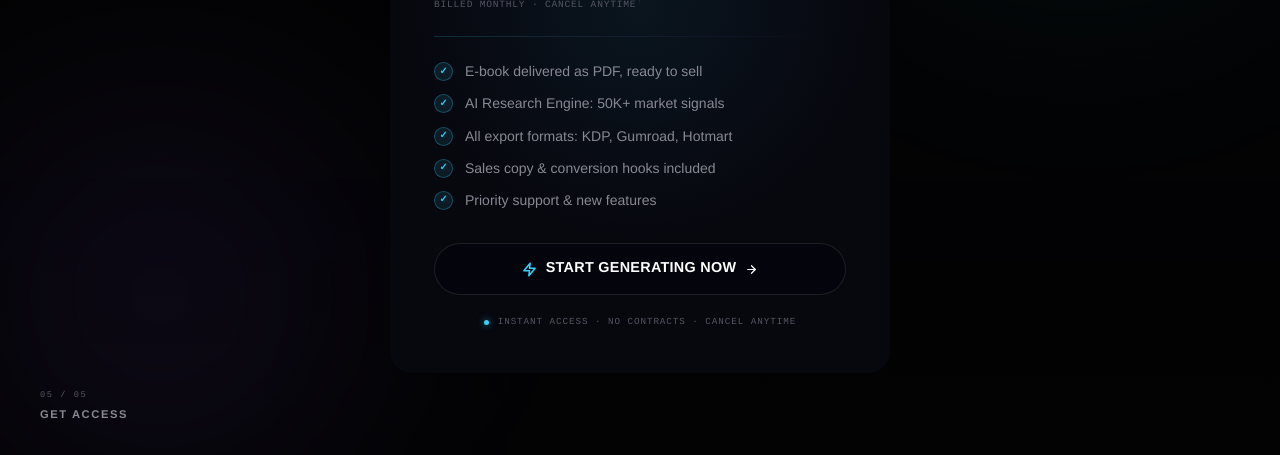
==== commit e3e9884f: "Site finalizado" ====
--- a/site/hero.html
+++ b/site/hero.html
@@ -3,7 +3,7 @@
 <head>
 <meta charset="utf-8"/>
 <meta name="viewport" content="width=device-width, initial-scale=1.0"/>
-<title>Infoproduct Generator — From Prompt to Bestseller</title>
+<title>Infoproduct Generator: From Prompt to Bestseller</title>
 <!-- Outfit + Inter fonts -->
 <link rel="stylesheet" href="../assets/cf88d856aba005b1_css2.css"/>
 <!-- Hyperbolt keyframe animations (navDrop, softIn, lineReveal, ctaRise, shimmer, floatBolt, scrollMarquee) -->
@@ -185,10 +185,10 @@
 </div>
 </a>
 <div class="nav-links">
-<a class="nav-link" href="#features">Features</a>
-<a class="nav-link" href="#how-it-works">How It Works</a>
-<a class="nav-link" href="#examples">Examples</a>
-<a class="nav-link" href="#pricing">Pricing</a>
+<a class="nav-link" href="#features">The Engine</a>
+<a class="nav-link" href="#how-it-works">The Pipeline</a>
+<a class="nav-link" href="#demo">Real Output</a>
+<a class="nav-link" href="#pricing">Get Access</a>
 </div>
 <div class="nav-cta">
 <a class="btn-beam" href="#get-started">
@@ -267,7 +267,7 @@
 <div class="proof-check">
 <svg width="8" height="8" viewBox="0 0 24 24" fill="none" stroke="var(--color-cyan)" stroke-width="3" stroke-linecap="round" stroke-linejoin="round"><path d="M20 6 9 17l-5-5"/></svg>
 </div>
-Deep Market Pain Research — Built Into Every Page
+Deep Market Pain Research. Built Into Every Page
 </div>
 <div class="proof-item">
 <div class="proof-check">
@@ -426,7 +426,7 @@
 <div class="sf-inner">
 <!-- Headline block -->
 <div class="sf-headline-block">
-<div class="sf-tag"><span class="sf-tag-dot"></span><span style="color:var(--color-dim);font-weight:400">02</span>&ensp;—&ensp;Features</div>
+<div class="sf-tag"><span class="sf-tag-dot"></span><span style="color:var(--color-dim);font-weight:400">02</span>&ensp;·&ensp;The Engine</div>
 <h2 class="sf-headline">Generate e-books<br/><em>the world</em><br/><span class="sf-hl-grad">actually</span> buys.</h2>
 </div>
 <!-- Tab section: left info + right card (reference layout) -->
@@ -478,7 +478,7 @@
 <div class="sf-stat-card" data-delay="0" onmousemove="setFlashlight(this,event)">
 <div class="sf-stat-arrow">↗</div>
 <div class="sf-stat-num" data-count="50" data-suffix="K+">0K+</div>
-<div class="sf-stat-desc">Buyer signals analyzed per e-book — real data, real demand, zero guesswork.</div>
+<div class="sf-stat-desc">Buyer signals analyzed per e-book: real data, real demand, zero guesswork.</div>
 </div>
 <div class="sf-stat-card" data-delay="130" onmousemove="setFlashlight(this,event)">
 <div class="sf-stat-arrow">↗</div>
@@ -488,7 +488,7 @@
 <div class="sf-stat-card" data-delay="260" onmousemove="setFlashlight(this,event)">
 <div class="sf-stat-arrow">↗</div>
 <div class="sf-stat-num">10<span>x</span></div>
-<div class="sf-stat-desc">Faster than writing manually — with research and sales architecture built in from day one.</div>
+<div class="sf-stat-desc">Faster than writing manually, with research and sales architecture built in from day one.</div>
 </div>
 </div>
 </div>
@@ -548,9 +548,9 @@
 <div class="sp-inner">
 <!-- LEFT: Sticky headline -->
 <div class="sp-info">
-<div class="sp-tagline"><span class="sf-tag-dot"></span><span style="color:var(--color-dim);font-weight:400">03</span>&ensp;—&ensp;How It Works</div>
+<div class="sp-tagline"><span class="sf-tag-dot"></span><span style="color:var(--color-dim);font-weight:400">03</span>&ensp;·&ensp;The Pipeline</div>
 <h2 class="sp-h2">Five steps.<span class="sp-h2-grad">Zero guesswork.</span></h2>
-<p class="sp-sub">A fully automated pipeline that turns your topic into a high-converting e-book — grounded in real market intelligence at every stage.</p>
+<p class="sp-sub">A fully automated pipeline that turns your topic into a high-converting e-book, grounded in real market intelligence at every stage.</p>
 <div class="sp-stats">
 <div class="sp-stat"><div class="sp-stat-val">~5 min</div><div class="sp-stat-label">avg. generation</div></div>
 <div class="sp-stat-sep"></div>
@@ -596,7 +596,7 @@
 <div class="sp-node sp-node-right"></div>
 <div class="sp-step-label">Step 03 // Architecture</div>
 <div class="sp-step-title">Intelligent Structure</div>
-<div class="sp-step-desc">A proven chapter framework built — hooks, flow, callouts, and pacing optimized for engagement and conversions.</div>
+<div class="sp-step-desc">A proven chapter framework built around hooks, flow, callouts, and pacing optimized for engagement and conversions.</div>
 </div>
 <!-- Step 4 — right -->
 <div class="sp-card sp-right" data-index="3">
@@ -610,7 +610,7 @@
 <div class="sp-node sp-node-right"></div>
 <div class="sp-step-label">Step 05 // Delivery</div>
 <div class="sp-step-title">Export & Publish</div>
-<div class="sp-step-desc">Download your complete, formatted e-book — ready to list, sell, and scale in minutes.</div>
+<div class="sp-step-desc">Download your complete, formatted e-book. Ready to list, sell, and scale in minutes.</div>
 </div>
 </div>
 </div>
@@ -678,7 +678,7 @@
 <!-- Header -->
 <div class="sd-header">
 <h2 class="sd-headline">Watch it <span class="sd-hl-grad">happen.</span></h2>
-<p class="sd-sub">From a single prompt to a complete, publish-ready e-book — in under 5 minutes.</p>
+<p class="sd-sub">From a single prompt to a complete, publish-ready e-book. In under 5 minutes.</p>
 </div>
 <!-- Video box -->
 <div class="sd-video-wrap">
@@ -770,9 +770,8 @@
 <div class="st-bg"><div class="blob st-blob-v"></div><div class="blob st-blob-f"></div></div>
 <div class="st-inner">
 <div class="st-header">
-<div class="sf-tag"><span class="sf-tag-dot"></span><span style="color:var(--color-dim);font-weight:400">05</span>&ensp;—&ensp;Social Proof</div>
 <h2 class="st-headline">From zero <span class="st-hl-grad">to selling.</span></h2>
-<p class="st-sub">Real results from real creators — no fluff, just what happened.</p>
+<p class="st-sub">Real results from real creators. No fluff, just what happened.</p>
 <div class="st-stats-row">
 <span><strong>2,400+</strong> creators</span>
 <div class="st-stats-sep"></div>
@@ -787,7 +786,7 @@
 <div class="st-card st-card-featured" data-delay="0" onmousemove="setFlashlight(this,event)">
 <div class="st-quote-mark">"</div>
 <div class="st-stars">★★★★★</div>
-<p class="st-quote">"I generated my first e-book in 4 minutes and had it listed on Gumroad that same night. Made $1,800 in the first 3 days — without writing a single sentence. I thought something was wrong. Nothing was wrong."</p>
+<p class="st-quote">"I generated my first e-book in 4 minutes and had it listed on Gumroad that same night. Made $1,800 in the first 3 days, without writing a single sentence. I thought something was wrong. Nothing was wrong."</p>
 <div class="st-metric">$1,800 in 3 days</div>
 <div class="st-author">
 <div class="st-avatar" style="background:rgba(51,210,255,.1);color:var(--color-cyan);border:1px solid rgba(51,210,255,.22)">AT</div>
@@ -820,7 +819,7 @@
 <div class="st-card" data-delay="320" onmousemove="setFlashlight(this,event)">
 <div class="st-quote-mark">"</div>
 <div class="st-stars">★★★★★</div>
-<p class="st-quote">"I now offer e-book creation as a paid service to clients. Infoproduct Generator is my silent partner — delivery in hours instead of weeks. Doubled my freelance income in 60 days and my clients think I'm a genius."</p>
+<p class="st-quote">"I now offer e-book creation as a paid service to clients. Infoproduct Generator is my silent partner. Delivery in hours instead of weeks. Doubled my freelance income in 60 days and my clients think I'm a genius."</p>
 <div class="st-metric">Freelance income ×2</div>
 <div class="st-author">
 <div class="st-avatar" style="background:rgba(139,92,246,.1);color:#a78bfa;border:1px solid rgba(139,92,246,.22)">SN</div>
@@ -833,7 +832,7 @@
 <div class="st-card" data-delay="160" onmousemove="setFlashlight(this,event)">
 <div class="st-quote-mark">"</div>
 <div class="st-stars">★★★★★</div>
-<p class="st-quote">"Eight months of staring at a blank page. Procrastination, overthinking, fear. Infoproduct Generator turned that 8-month block into a 5-minute output. The quality left me speechless. My email list couldn't tell the difference — and the sales proved it."</p>
+<p class="st-quote">"Eight months of staring at a blank page. Procrastination, overthinking, fear. Infoproduct Generator turned that 8-month block into a 5-minute output. The quality left me speechless. My email list couldn't tell the difference, and the sales proved it."</p>
 <div class="st-metric">8 months → 5 min</div>
 <div class="st-author">
 <div class="st-avatar" style="background:rgba(139,92,246,.1);color:#a78bfa;border:1px solid rgba(139,92,246,.22)">RK</div>
@@ -985,11 +984,11 @@
       <ul class="pr-features pr-animate" style="animation-delay:.52s">
         <li class="pr-feature-item">
           <span class="pr-check">✓</span>
-          <span>Unlimited e-book generation</span>
+          <span>E-book delivered as PDF, ready to sell</span>
         </li>
         <li class="pr-feature-item">
           <span class="pr-check">✓</span>
-          <span>AI Research Engine — 50K+ market signals</span>
+          <span>AI Research Engine: 50K+ market signals</span>
         </li>
         <li class="pr-feature-item">
           <span class="pr-check">✓</span>
@@ -1029,7 +1028,7 @@
   <!-- Section label -->
   <div class="pr-section-label pr-animate" style="animation-delay:.08s">
     <span class="pr-label-num">05 / 05</span>
-    <span class="pr-label-text">Pricing</span>
+    <span class="pr-label-text">Get Access</span>
   </div>
 </section>
 
@@ -1042,10 +1041,10 @@
 (function(){
 const tabData=[
 {iconSvg:'<svg width="20" height="20" viewBox="0 0 24 24" fill="none" stroke="currentColor" stroke-width="1.6" stroke-linecap="round" stroke-linejoin="round"><circle cx="11" cy="11" r="8"/><path d="m21 21-4.35-4.35"/><path d="M8 11h6"/><path d="M11 8v6"/></svg>',iconRgb:'51,210,255',badgeText:'Research AI',titleHtml:'50K+ signals. <span class="sf-title-accent">Zero assumptions.</span>',text:'Before writing a single word, our AI scans forum threads, reviews, and search data to find exactly what your audience will pay for. Real intelligence. Real results.'},
-{iconSvg:'<svg width="20" height="20" viewBox="0 0 24 24" fill="none" stroke="currentColor" stroke-width="1.6" stroke-linecap="round" stroke-linejoin="round"><path d="M13 2L3 14h9l-1 8 10-12h-9l1-8z"/></svg>',iconRgb:'139,92,246',badgeText:'One Prompt',titleHtml:'Type once. <span class="sf-title-accent">Publish forever.</span>',text:'Drop your topic — your niche, your keyword, your idea. In under 5 minutes, receive a complete, structured, written e-book. No prompting skill required.'},
-{iconSvg:'<svg width="20" height="20" viewBox="0 0 24 24" fill="none" stroke="currentColor" stroke-width="1.6" stroke-linecap="round" stroke-linejoin="round"><polygon points="12 2 2 7 12 12 22 7 12 2"/><polyline points="2 17 12 22 22 17"/><polyline points="2 12 12 17 22 12"/></svg>',iconRgb:'51,210,255',badgeText:'Smart Structure',titleHtml:'Architecture <span class="sf-title-accent">that converts.</span>',text:"AI doesn't just write — it architects. Every chapter, hook, and transition is placed using content patterns that maximize read-through and conversion rates."},
+{iconSvg:'<svg width="20" height="20" viewBox="0 0 24 24" fill="none" stroke="currentColor" stroke-width="1.6" stroke-linecap="round" stroke-linejoin="round"><path d="M13 2L3 14h9l-1 8 10-12h-9l1-8z"/></svg>',iconRgb:'139,92,246',badgeText:'One Prompt',titleHtml:'Type once. <span class="sf-title-accent">Publish forever.</span>',text:'Drop your topic, your niche, your keyword, your idea. In under 5 minutes, receive a complete, structured, written e-book. No prompting skill required.'},
+{iconSvg:'<svg width="20" height="20" viewBox="0 0 24 24" fill="none" stroke="currentColor" stroke-width="1.6" stroke-linecap="round" stroke-linejoin="round"><polygon points="12 2 2 7 12 12 22 7 12 2"/><polyline points="2 17 12 22 22 17"/><polyline points="2 12 12 17 22 12"/></svg>',iconRgb:'51,210,255',badgeText:'Smart Structure',titleHtml:'Architecture <span class="sf-title-accent">that converts.</span>',text:"AI doesn't just write. It architects. Every chapter, hook, and transition is placed using content patterns that maximize read-through and conversion rates."},
 {iconSvg:'<svg width="20" height="20" viewBox="0 0 24 24" fill="none" stroke="currentColor" stroke-width="1.6" stroke-linecap="round" stroke-linejoin="round"><path d="M12 2a3 3 0 0 0-3 3v7a3 3 0 0 0 6 0V5a3 3 0 0 0-3-3z"/><path d="M19 10v2a7 7 0 0 1-14 0v-2"/><line x1="12" y1="19" x2="12" y2="22"/></svg>',iconRgb:'217,70,239',badgeText:'Adaptive Voice',titleHtml:"Your audience's language, <span class=\"sf-title-accent\">not ours.</span>",text:'Whether readers are beginners or experts, the AI calibrates tone, vocabulary, and depth to match the register that builds trust and drives action.'},
-{iconSvg:'<svg width="20" height="20" viewBox="0 0 24 24" fill="none" stroke="currentColor" stroke-width="1.6" stroke-linecap="round" stroke-linejoin="round"><polyline points="22 7 13.5 15.5 8.5 10.5 2 17"/><polyline points="16 7 22 7 22 13"/></svg>',iconRgb:'163,230,53',badgeText:'Sales Copy',titleHtml:'<span class="sf-title-accent">Every word</span> earns its place.',text:'Hooks, chapter bridges, and CTAs placed using proven sales psychology — trained on the highest-converting digital products in your niche.'},
+{iconSvg:'<svg width="20" height="20" viewBox="0 0 24 24" fill="none" stroke="currentColor" stroke-width="1.6" stroke-linecap="round" stroke-linejoin="round"><polyline points="22 7 13.5 15.5 8.5 10.5 2 17"/><polyline points="16 7 22 7 22 13"/></svg>',iconRgb:'163,230,53',badgeText:'Sales Copy',titleHtml:'<span class="sf-title-accent">Every word</span> earns its place.',text:'Hooks, chapter bridges, and CTAs placed using proven sales psychology, trained on the highest-converting digital products in your niche.'},
 {iconSvg:'<svg width="20" height="20" viewBox="0 0 24 24" fill="none" stroke="currentColor" stroke-width="1.6" stroke-linecap="round" stroke-linejoin="round"><circle cx="12" cy="12" r="10"/><line x1="2" y1="12" x2="22" y2="12"/><path d="M12 2a15.3 15.3 0 0 1 4 10 15.3 15.3 0 0 1-4 10 15.3 15.3 0 0 1-4-10 15.3 15.3 0 0 1 4-10z"/></svg>',iconRgb:'139,92,246',badgeText:'Multi-Platform',titleHtml:'One generation. <span class="sf-title-accent">Every marketplace.</span>',text:'Export formats ready for KDP, Gumroad, Hotmart, and Teachable. Professional layout, cover-ready design, zero formatting work.'}
 ];
 const driver=document.getElementById('sf-driver');
